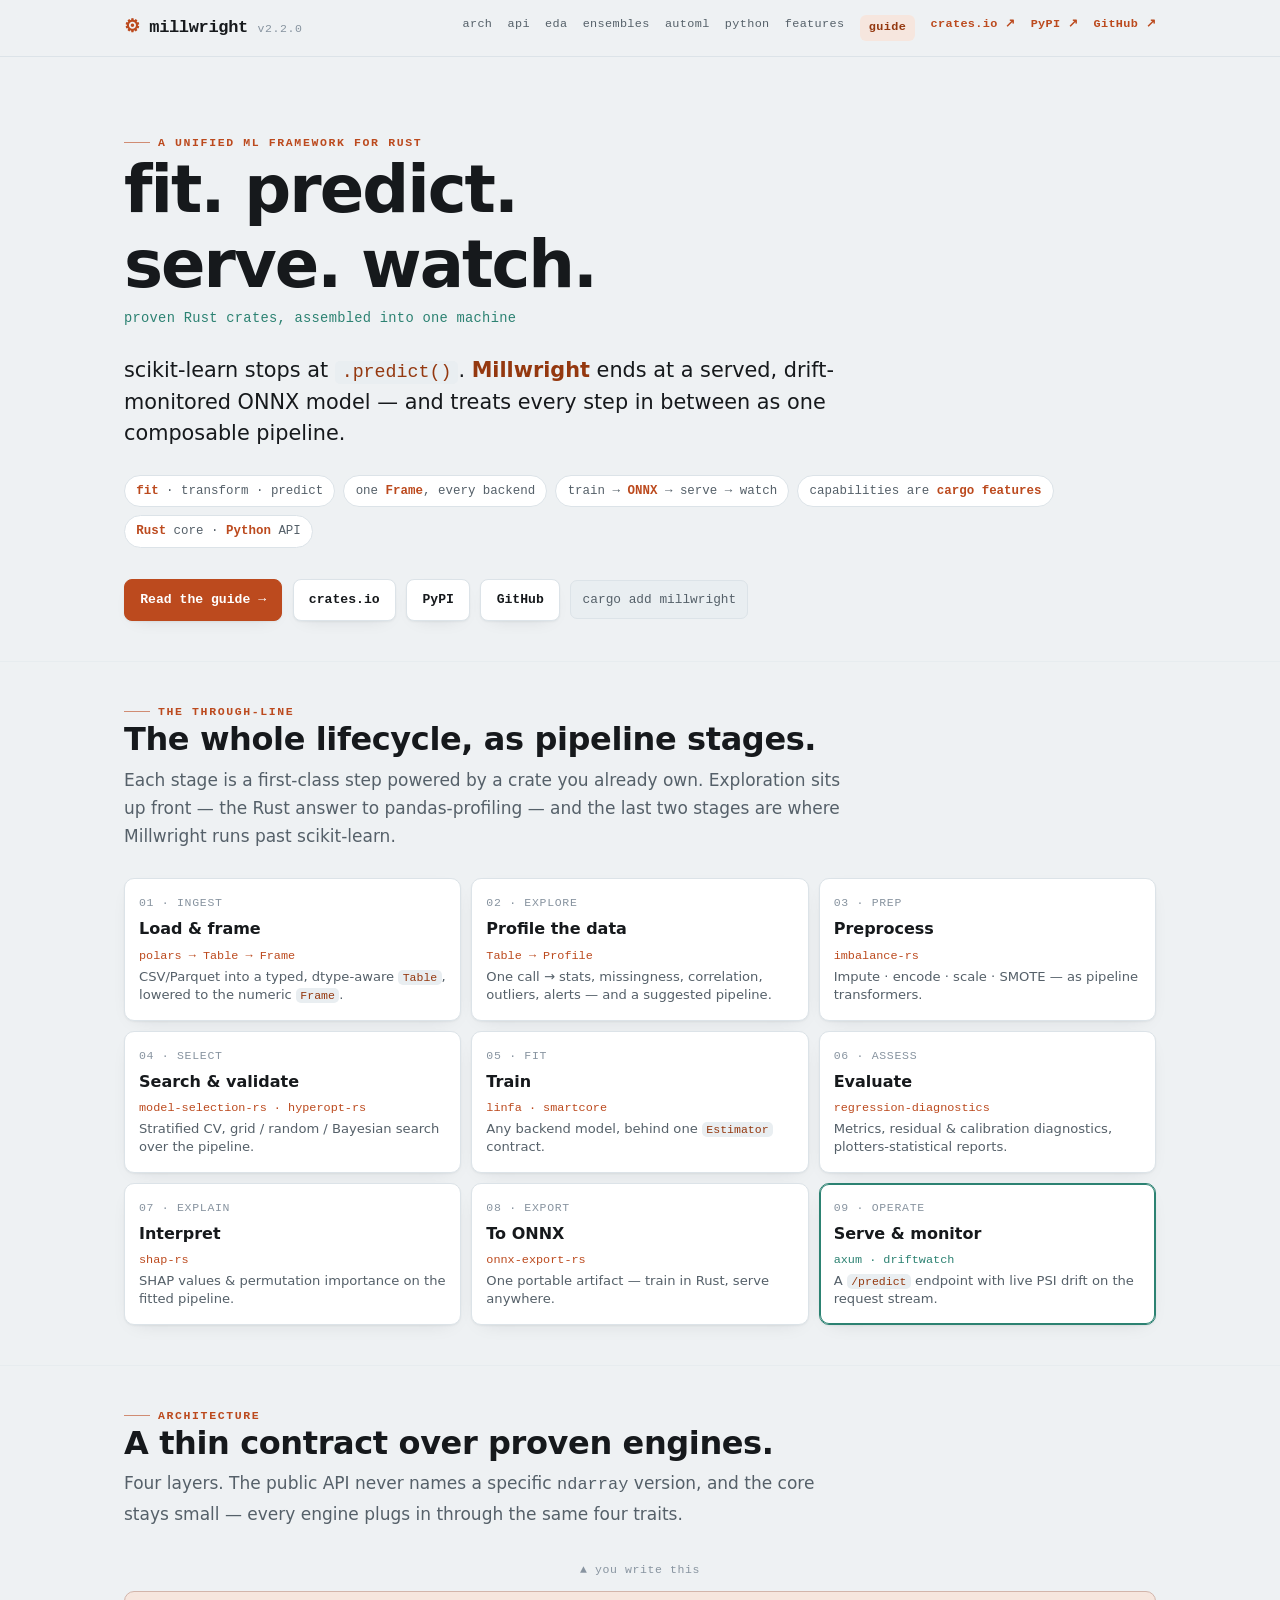
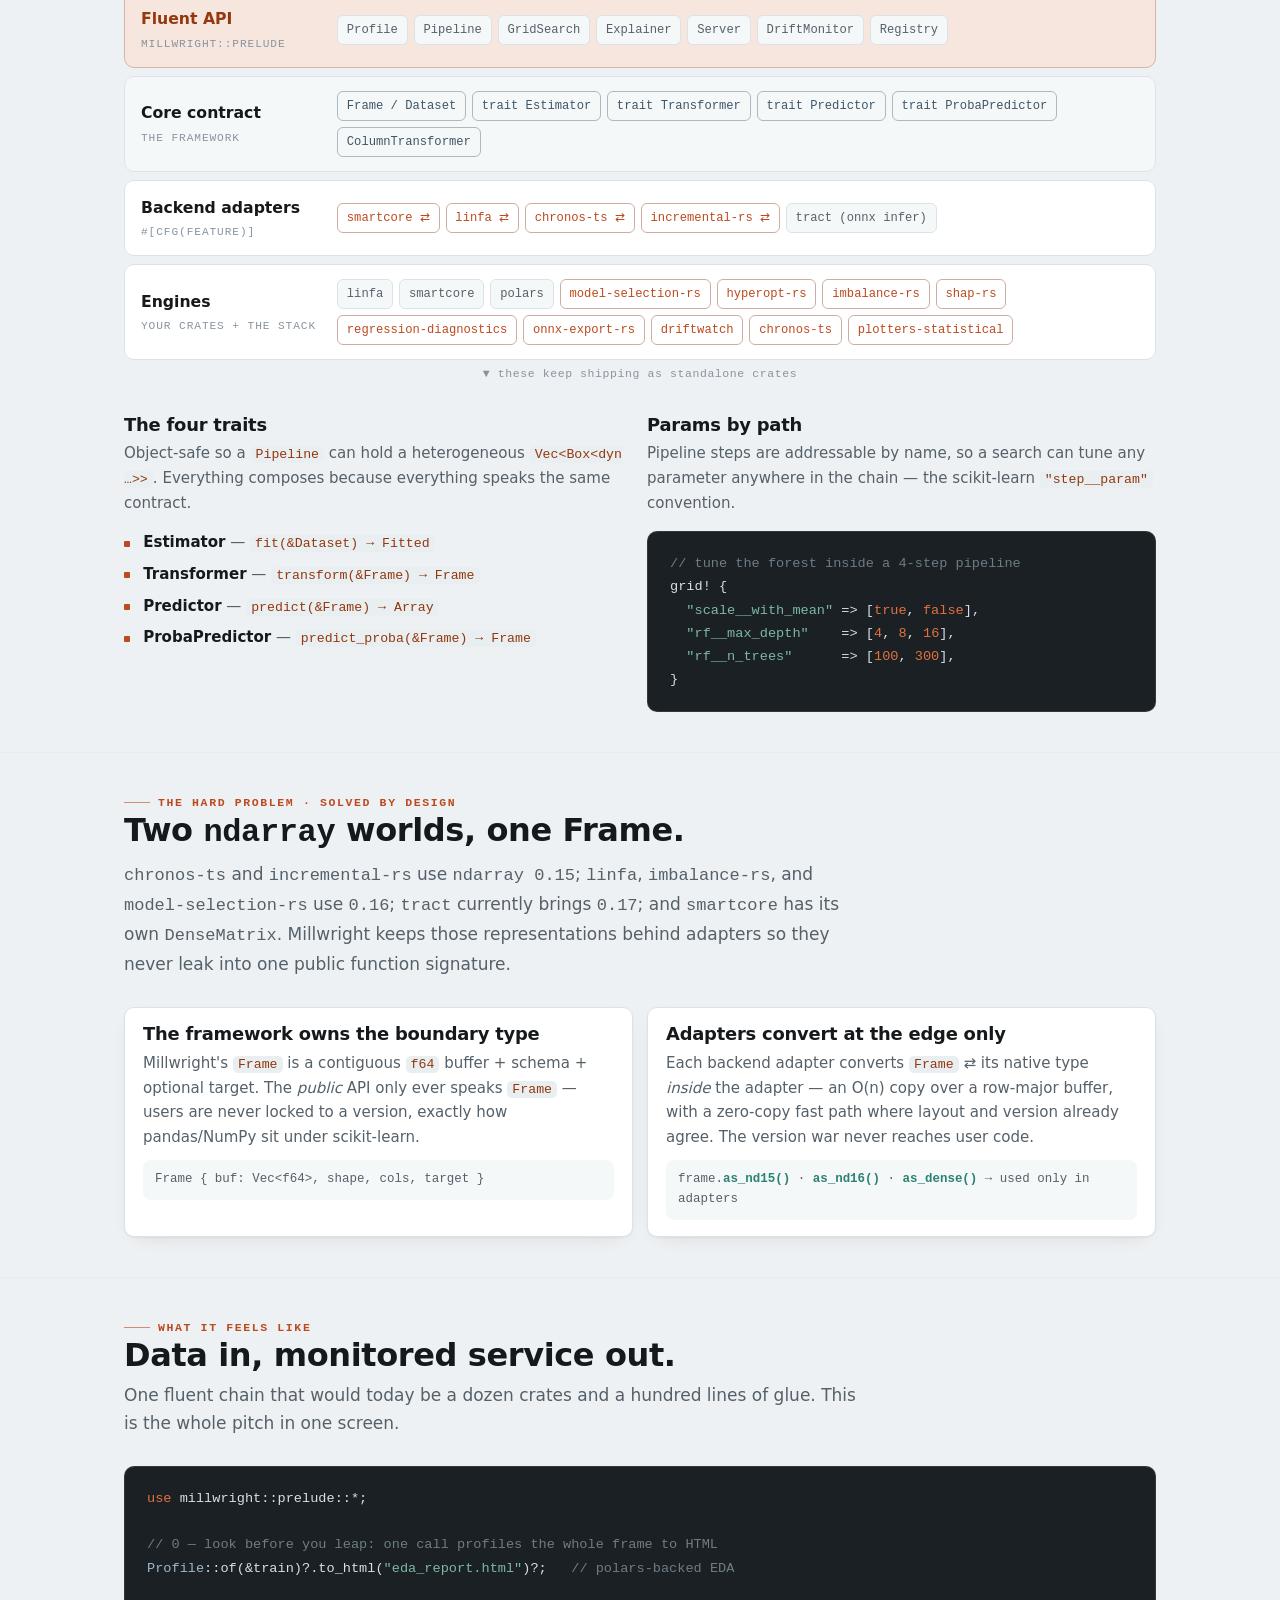
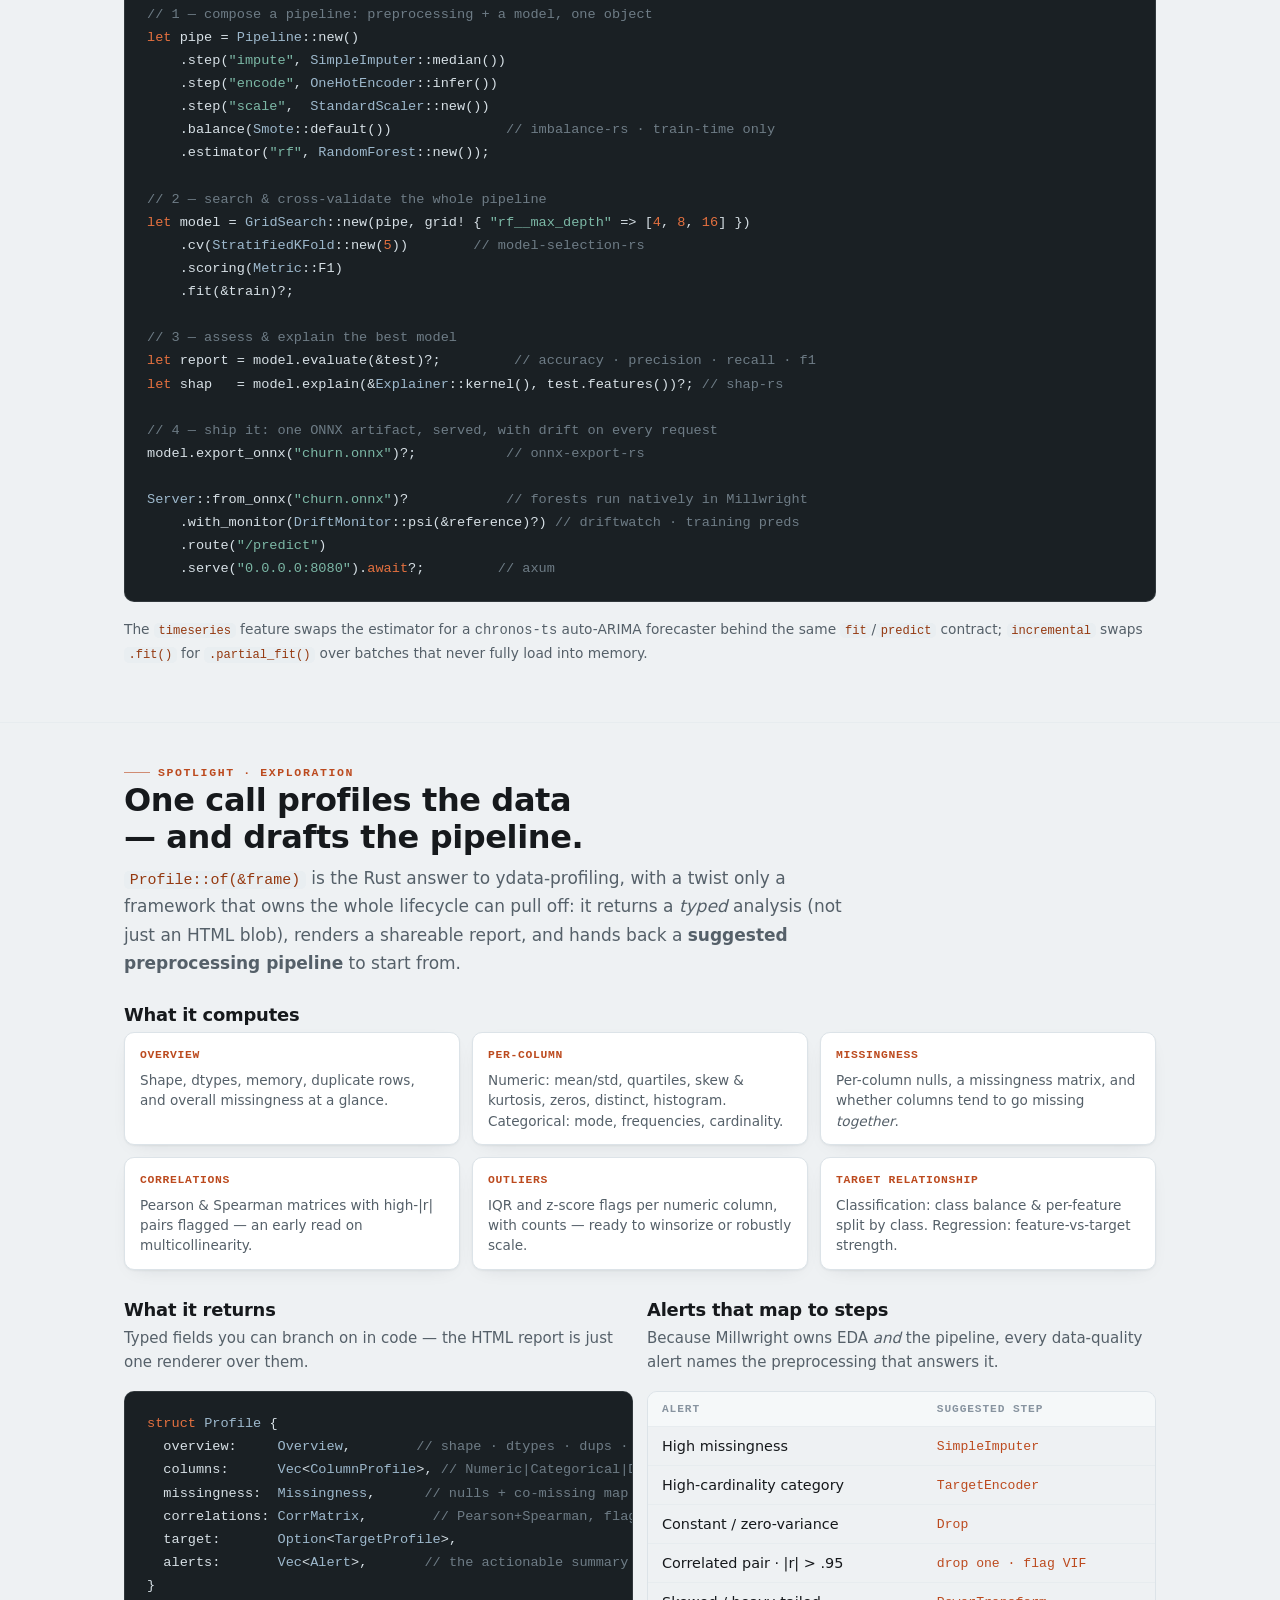
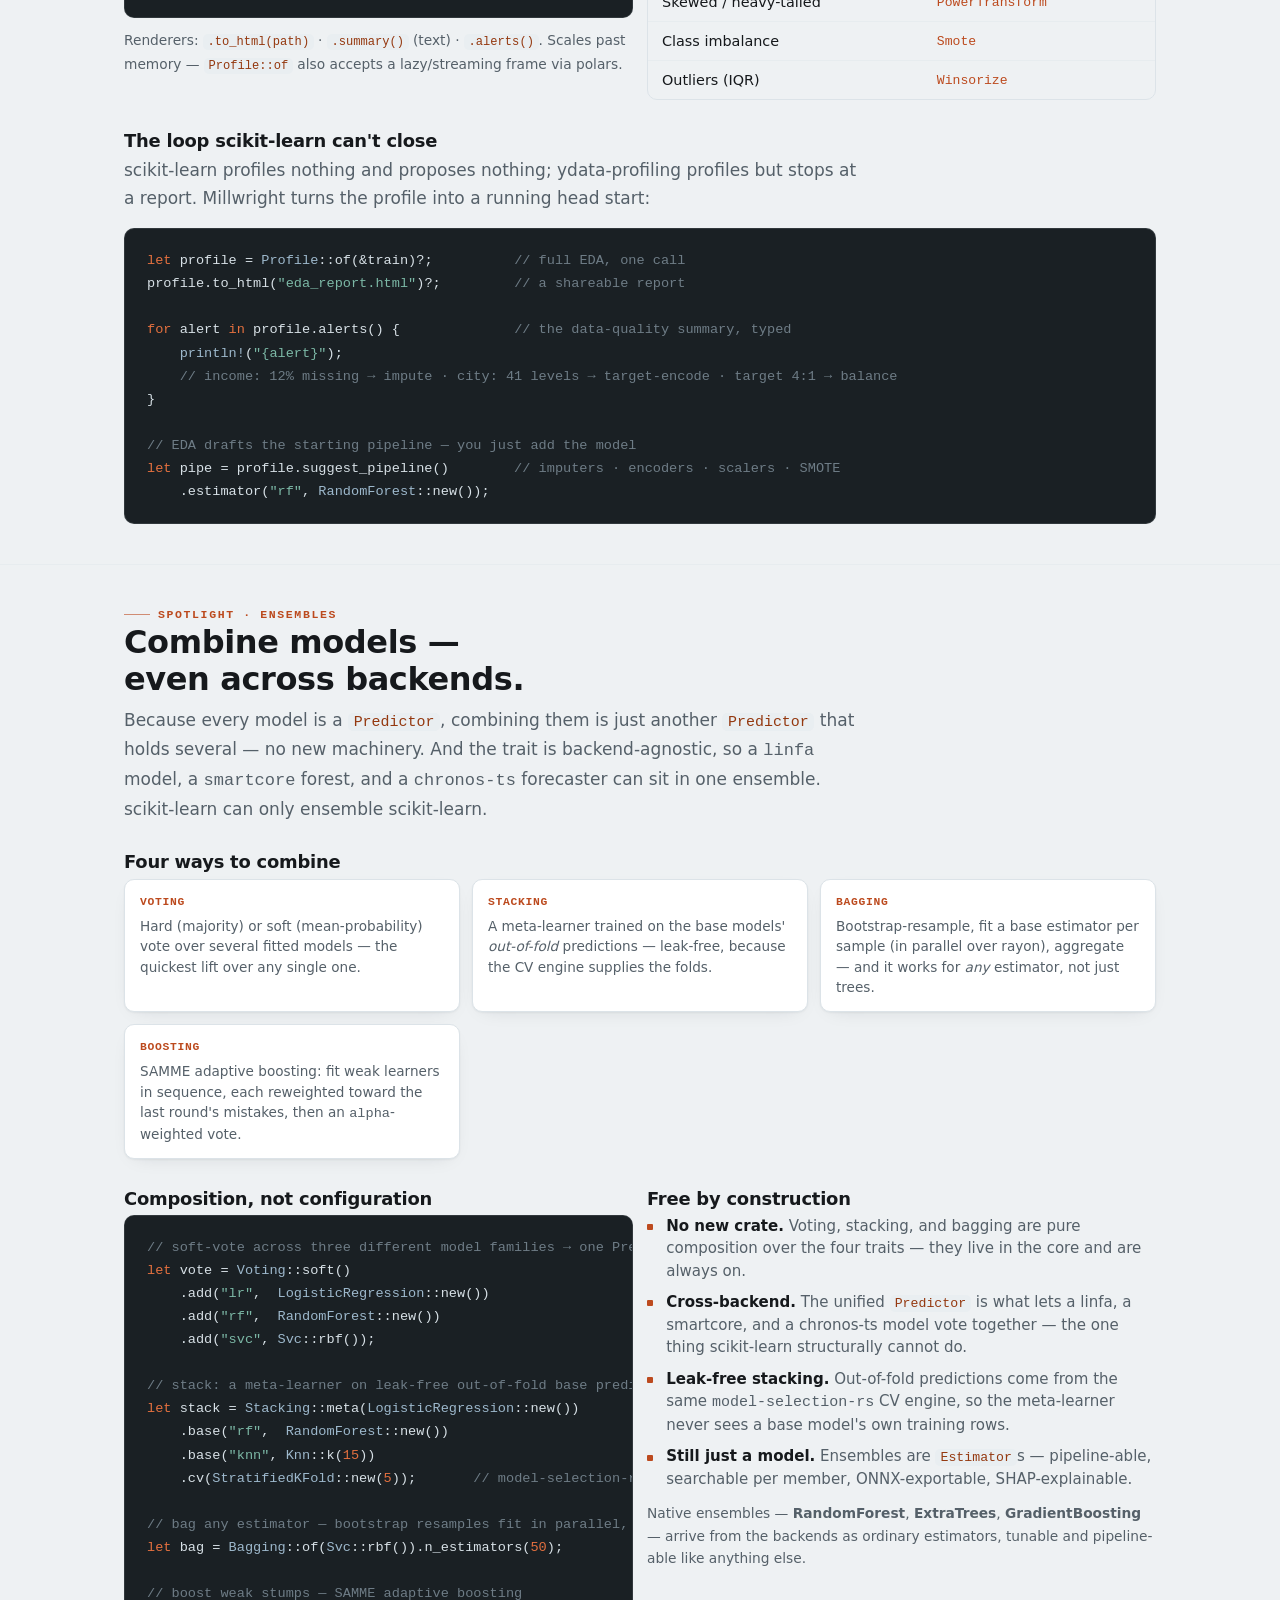
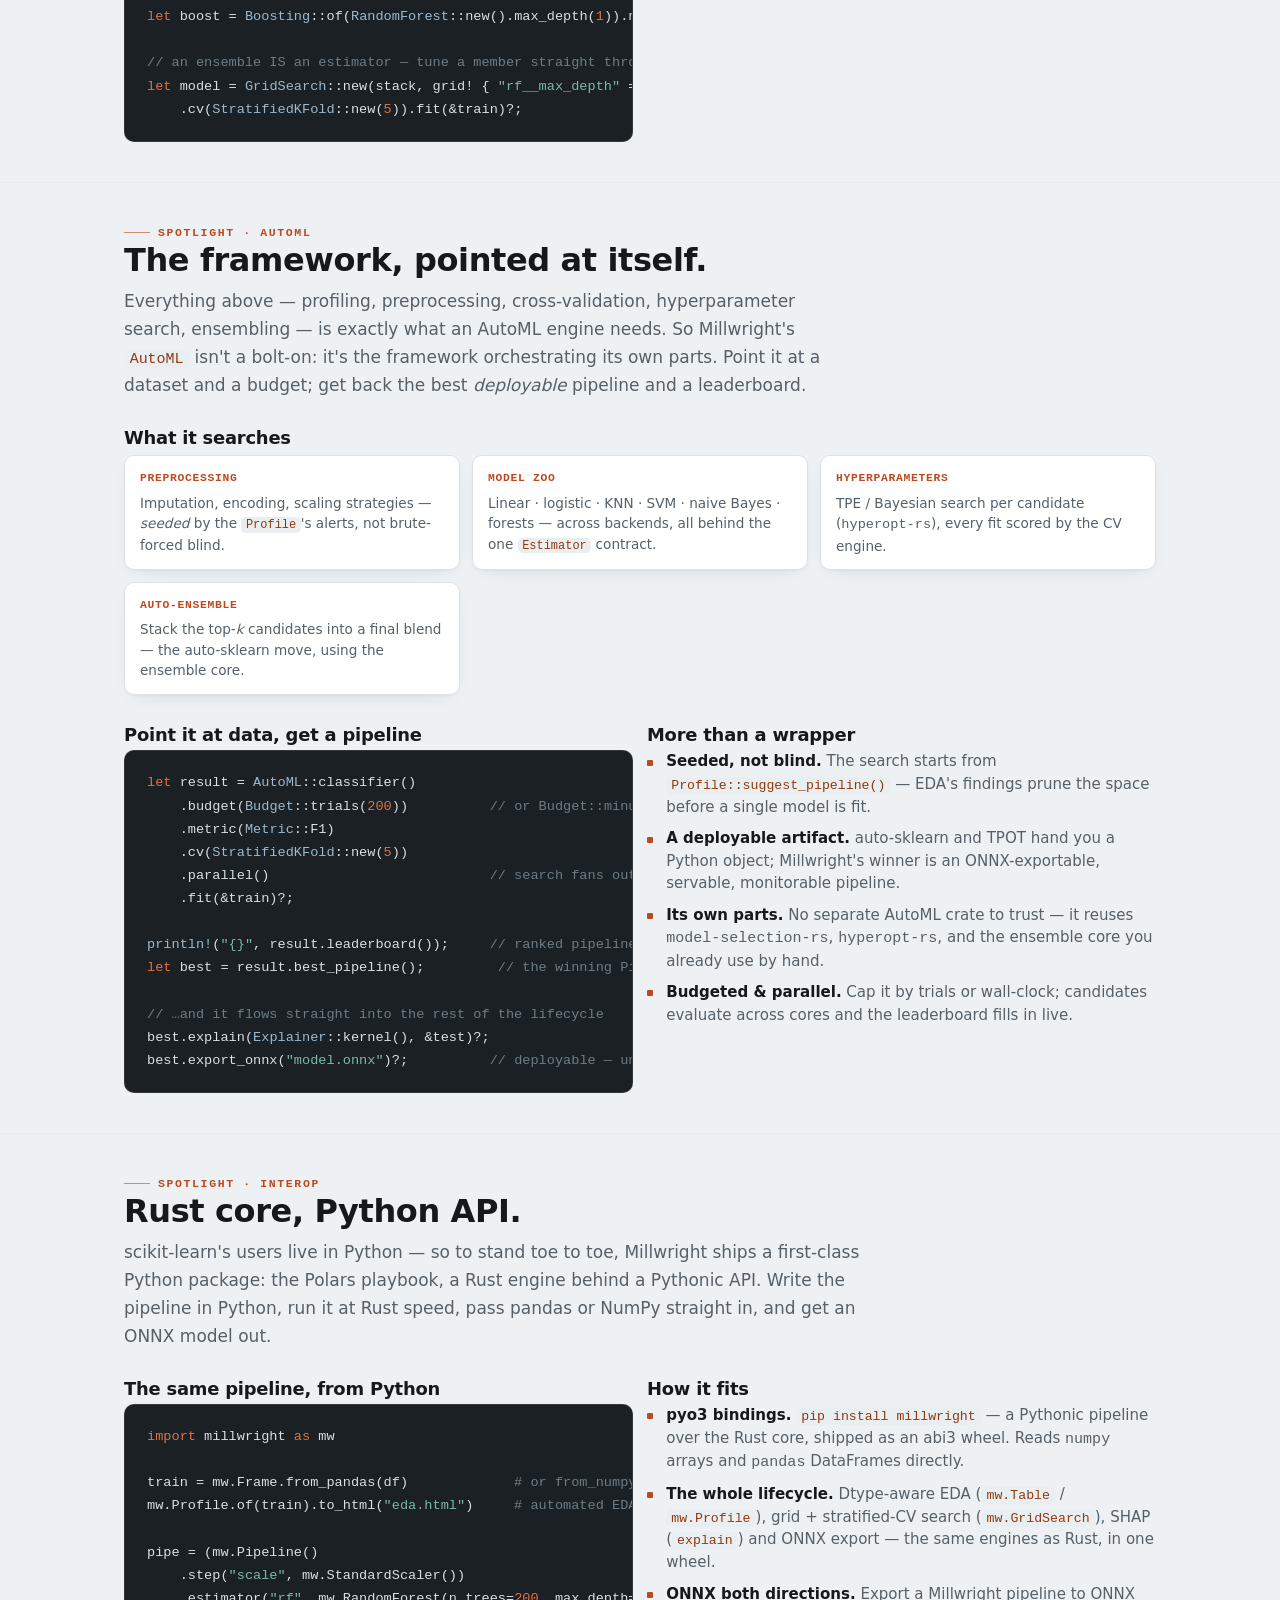
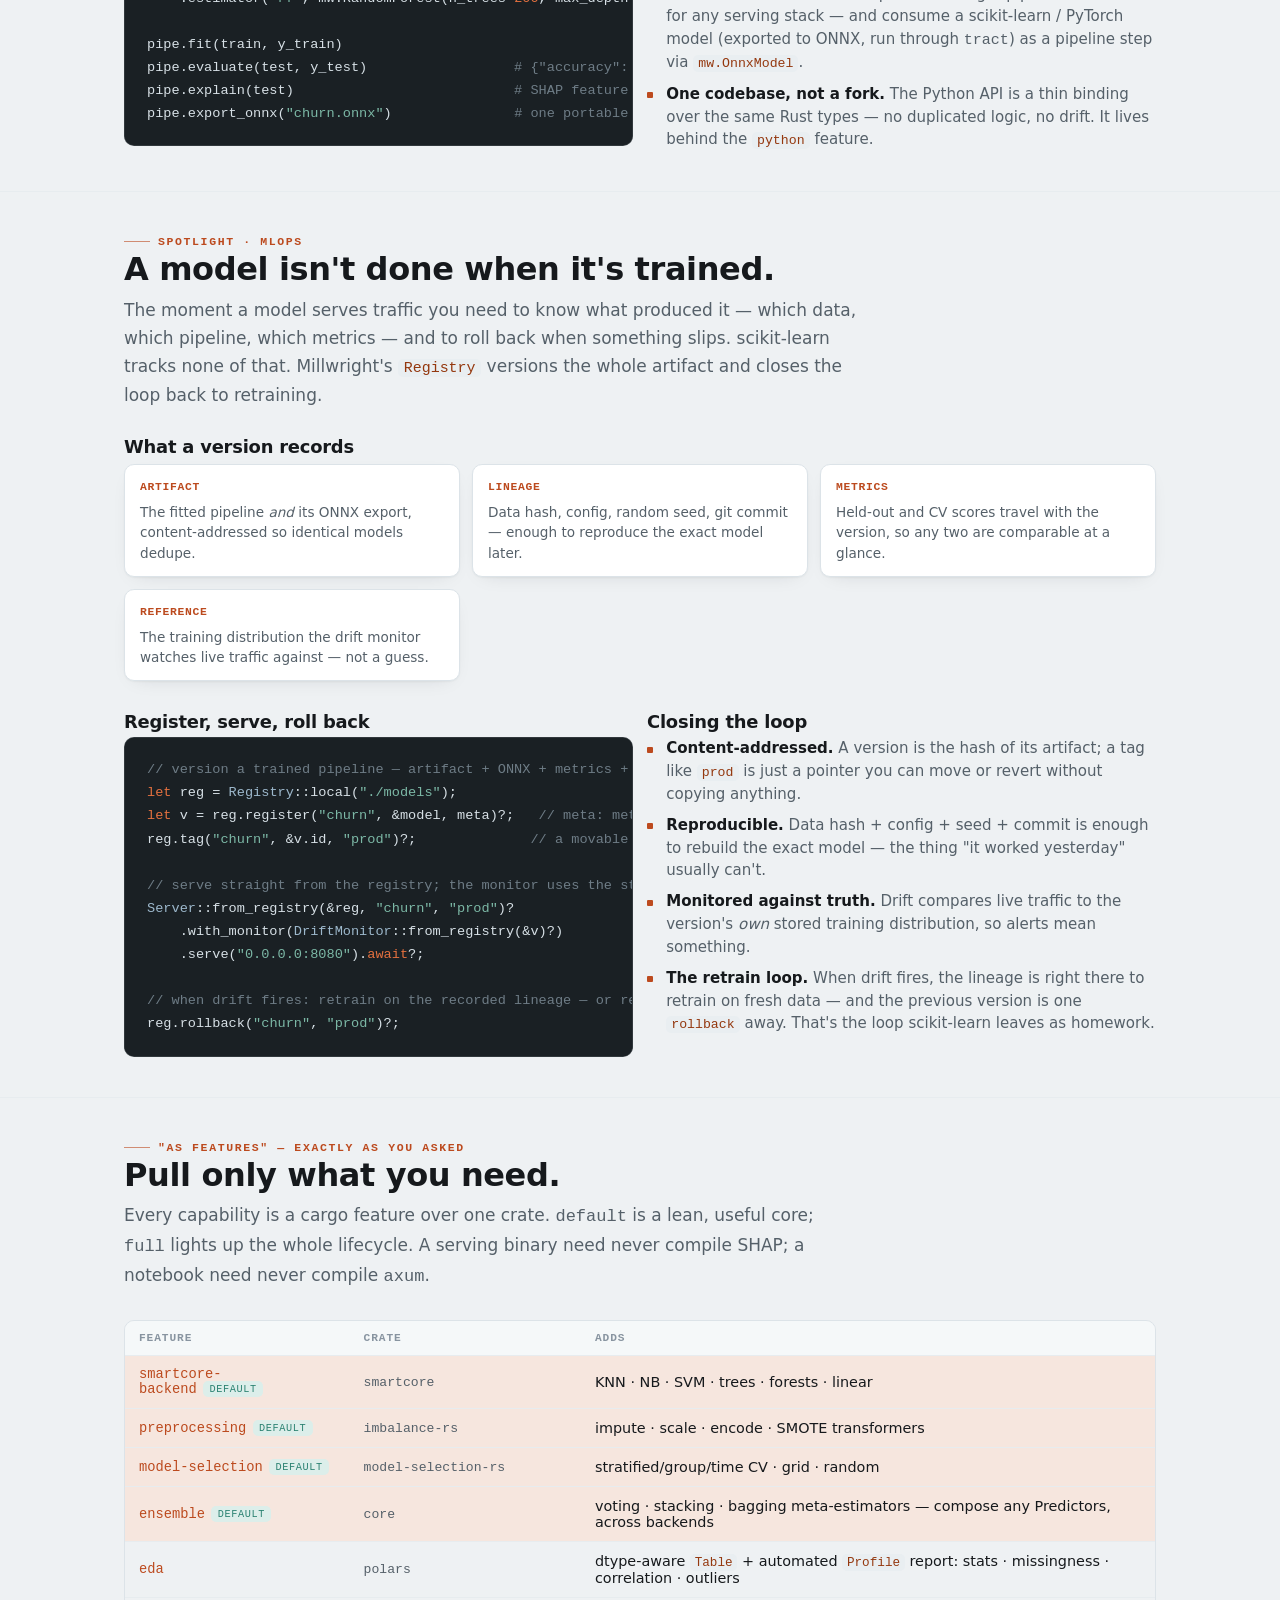
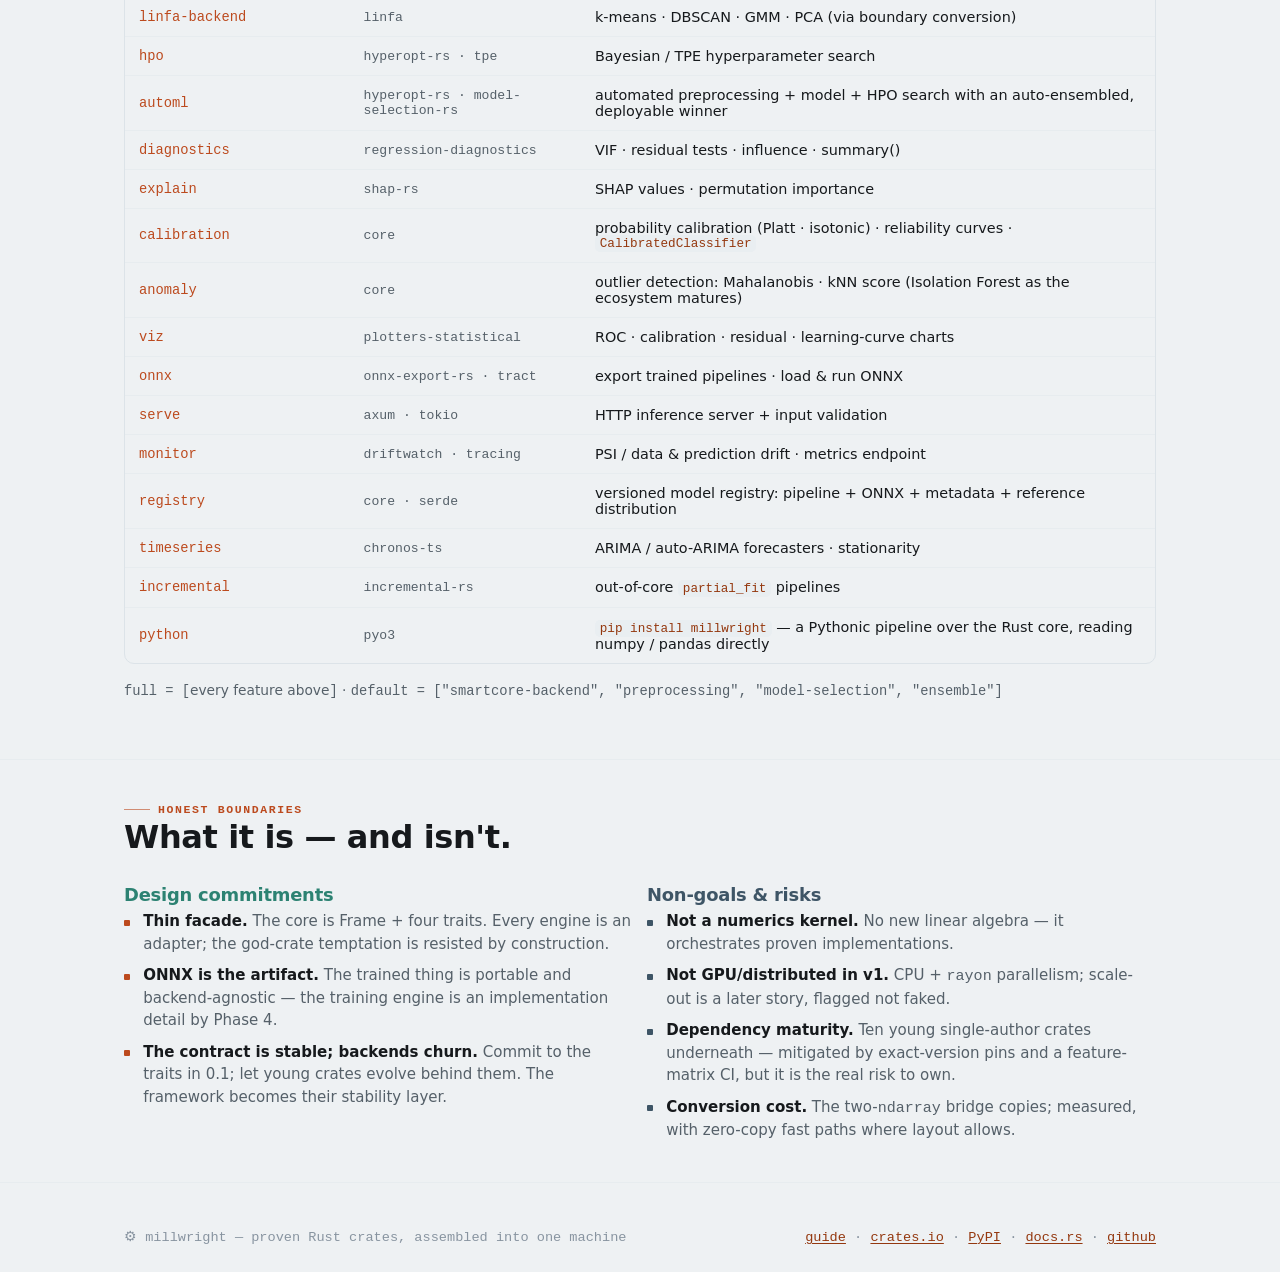
==== index.html @ a9e6b656 "Prepare 2.2 release checks and guide version" ====
<html><head><meta http-equiv="Content-Type" content="text/html; charset=UTF-8"><title>Millwright</title>
<meta name="viewport" content="width=device-width, initial-scale=1">
<style>
  :root{
    --bg:#EEF1F3; --surface:#FFFFFF; --surface-2:#F5F8F9; --surface-3:#E9EEF1;
    --ink:#16191C; --ink-soft:#556069; --ink-faint:#8894A0;
    --line:#DCE3E8; --line-soft:#E7ECEF;
    --oxide:#BC4A1E; --oxide-tint:#F6E6DE; --oxide-ink:#94380F;
    --patina:#2C8272; --patina-tint:#DCEEEA;
    --steel:#3E5566;
    --code-bg:#1A2024; --code-ink:#D7E0E6; --code-key:#E4703F; --code-str:#7CB8A6; --code-com:#6E7C86; --code-fn:#9DB8CC;
    --font-sans:system-ui,-apple-system,"Segoe UI",Roboto,Helvetica,Arial,sans-serif;
    --font-mono:ui-monospace,"JetBrains Mono","Cascadia Code","SF Mono",Menlo,Consolas,monospace;
    --measure:68ch;
    --radius:10px;
    --shadow:0 1px 2px rgba(20,30,40,.05),0 6px 20px -12px rgba(20,30,40,.18);
  }
  :root:not([data-theme="light"]){
    @media (prefers-color-scheme:dark){
      --bg:#13171A; --surface:#1A2024; --surface-2:#20272C; --surface-3:#161C20;
      --ink:#E7ECEF; --ink-soft:#9DA8B0; --ink-faint:#6C7882;
      --line:#2A333A; --line-soft:#232B31;
      --oxide:#E4703F; --oxide-tint:#2A1C15; --oxide-ink:#F0906A;
      --patina:#54B7A1; --patina-tint:#132723;
      --steel:#87A2B6;
      --code-bg:#10151A; --shadow:0 1px 2px rgba(0,0,0,.3),0 10px 30px -16px rgba(0,0,0,.6);
    }
  }
  :root[data-theme="dark"]{
    --bg:#13171A; --surface:#1A2024; --surface-2:#20272C; --surface-3:#161C20;
    --ink:#E7ECEF; --ink-soft:#9DA8B0; --ink-faint:#6C7882;
    --line:#2A333A; --line-soft:#232B31;
    --oxide:#E4703F; --oxide-tint:#2A1C15; --oxide-ink:#F0906A;
    --patina:#54B7A1; --patina-tint:#132723;
    --steel:#87A2B6;
    --code-bg:#10151A; --shadow:0 1px 2px rgba(0,0,0,.3),0 10px 30px -16px rgba(0,0,0,.6);
  }

  *{box-sizing:border-box}
  html{-webkit-text-size-adjust:100%}
  body{
    margin:0; background:var(--bg); color:var(--ink);
    font-family:var(--font-sans); font-size:17px; line-height:1.65;
    -webkit-font-smoothing:antialiased; text-rendering:optimizeLegibility;
  }
  .wrap{max-width:1080px; margin:0 auto; padding:0 24px}
  .col{max-width:var(--measure)}

  /* ---- type ---- */
  h1,h2,h3{line-height:1.15; text-wrap:balance; margin:0; letter-spacing:-.012em}
  h2{font-size:clamp(1.5rem,1.1rem + 1.5vw,2rem); font-weight:650; margin-bottom:.5rem}
  h3{font-size:1.12rem; font-weight:650; margin-bottom:.3rem}
  p{margin:0 0 1rem}
  a{color:var(--oxide-ink); text-underline-offset:2px; text-decoration-thickness:1px}
  strong{font-weight:650}
  .eyebrow{
    font-family:var(--font-mono); font-size:.72rem; font-weight:600;
    letter-spacing:.14em; text-transform:uppercase; color:var(--oxide);
    display:inline-flex; align-items:center; gap:.5rem;
  }
  .eyebrow::before{content:""; width:26px; height:1px; background:var(--oxide); opacity:.6}
  .mono{font-family:var(--font-mono)}
  .lede{font-size:1.16rem; color:var(--ink-soft); line-height:1.55}
  .muted{color:var(--ink-soft)}
  .tiny{font-size:.86rem; color:var(--ink-soft)}

  /* ---- header ---- */
  header.top{
    position:sticky; top:0; z-index:20; background:color-mix(in srgb,var(--bg) 86%,transparent);
    -webkit-backdrop-filter:saturate(1.4) blur(8px); backdrop-filter:saturate(1.4) blur(8px);
    border-bottom:1px solid var(--line);
  }
  .top .wrap{display:flex; align-items:center; justify-content:space-between; height:56px}
  .brand{display:flex; align-items:baseline; gap:.6rem; font-family:var(--font-mono); font-weight:700; letter-spacing:-.02em}
  .brand .mark{color:var(--oxide); font-size:1.15rem}
  .brand .ver{font-size:.72rem; color:var(--ink-faint); font-weight:500; letter-spacing:.05em}
  .top nav{display:flex; gap:.95rem; font-family:var(--font-mono); font-size:.74rem; letter-spacing:.03em}
  .top nav a{color:var(--ink-soft); text-decoration:none}
  .top nav a:hover{color:var(--oxide-ink)}
  .top nav a.repo{color:var(--oxide); font-weight:600}
  .top nav a.guidelink{background:var(--oxide-tint); color:var(--oxide-ink); padding:.22rem .58rem; border-radius:6px; font-weight:600}
  .top nav a.guidelink:hover{background:var(--oxide); color:#fff}
  @media(max-width:680px){.top nav{display:none}}

  /* ---- hero ---- */
  .hero{padding:76px 0 40px}
  .hero h1{font-size:clamp(2.5rem,1.6rem + 3.6vw,4.1rem); font-weight:700; letter-spacing:-.03em}
  .hero .sub{margin-top:.35rem; font-family:var(--font-mono); font-size:.86rem; letter-spacing:.02em; color:var(--patina)}
  .hero .lede{margin-top:1.5rem; max-width:60ch; font-size:1.3rem; color:var(--ink); line-height:1.5}
  .hero .lede b{color:var(--oxide-ink); font-weight:650}
  .pitch{display:flex; flex-wrap:wrap; gap:.5rem; margin-top:1.6rem}
  .pill{
    font-family:var(--font-mono); font-size:.78rem; padding:.32rem .7rem; border-radius:100px;
    border:1px solid var(--line); background:var(--surface); color:var(--ink-soft);
  }
  .pill b{color:var(--oxide); font-weight:600}
  .cta{display:flex; flex-wrap:wrap; align-items:center; gap:.65rem; margin-top:1.9rem}
  .btn{
    font-family:var(--font-mono); font-size:.82rem; font-weight:600; text-decoration:none;
    padding:.58rem .95rem; border-radius:8px; border:1px solid var(--line);
    background:var(--surface); color:var(--ink); box-shadow:var(--shadow);
  }
  .btn:hover{border-color:var(--oxide)}
  .btn.primary{background:var(--oxide); border-color:var(--oxide); color:#fff}
  .btn.primary:hover{background:var(--oxide-ink); border-color:var(--oxide-ink)}
  .cta code{font-family:var(--font-mono); font-size:.8rem; color:var(--ink-soft); background:var(--surface-3); padding:.5rem .7rem; border-radius:7px; border:1px solid var(--line)}

  section{padding:40px 0; border-top:1px solid var(--line-soft)}
  section > .wrap > .head{margin-bottom:1.8rem}
  .head .col{max-width:60ch}

  /* ---- lifecycle flow ---- */
  .flow{
    display:grid; grid-template-columns:repeat(3,1fr); gap:10px;
  }
  @media(max-width:900px){.flow{grid-template-columns:repeat(2,1fr)}}
  @media(max-width:520px){.flow{grid-template-columns:1fr}}
  .stage{
    position:relative; background:var(--surface); border:1px solid var(--line);
    border-radius:var(--radius); padding:14px 14px 15px; box-shadow:var(--shadow);
    display:flex; flex-direction:column; gap:.15rem; min-height:118px;
  }
  .stage .n{font-family:var(--font-mono); font-size:.72rem; color:var(--ink-faint); letter-spacing:.06em}
  .stage h4{margin:.1rem 0 .15rem; font-size:1rem; font-weight:650}
  .stage .by{font-family:var(--font-mono); font-size:.74rem; color:var(--oxide); line-height:1.5}
  .stage .note{font-size:.82rem; color:var(--ink-soft); line-height:1.4}
  .stage.live{border-color:var(--patina); box-shadow:0 0 0 1px var(--patina) inset, var(--shadow)}
  .stage.live .by{color:var(--patina)}
  .flow .arrowlbl{grid-column:1/-1; text-align:center; font-family:var(--font-mono); font-size:.74rem; color:var(--ink-faint); padding-top:.2rem}

  /* ---- architecture stack ---- */
  .stack{display:flex; flex-direction:column; gap:8px; margin-top:.5rem}
  .layer{
    border:1px solid var(--line); border-radius:var(--radius); padding:14px 16px;
    display:grid; grid-template-columns:180px 1fr; gap:16px; align-items:center; background:var(--surface);
  }
  @media(max-width:640px){.layer{grid-template-columns:1fr; gap:6px}}
  .layer .lname{font-weight:650; font-size:.98rem}
  .layer .lname .k{display:block; font-family:var(--font-mono); font-size:.7rem; color:var(--ink-faint); font-weight:500; letter-spacing:.08em; text-transform:uppercase; margin-top:.15rem}
  .layer .chips{display:flex; flex-wrap:wrap; gap:6px}
  .chip{font-family:var(--font-mono); font-size:.76rem; padding:.24rem .55rem; border-radius:6px; border:1px solid var(--line); background:var(--surface-2); color:var(--ink-soft)}
  .layer.l0{background:var(--oxide-tint); border-color:color-mix(in srgb,var(--oxide) 30%,var(--line))}
  .layer.l0 .lname{color:var(--oxide-ink)}
  .layer.l1{background:var(--surface-2)}
  .layer.l1 .chip{border-color:color-mix(in srgb,var(--steel) 30%,var(--line)); color:var(--steel)}
  .layer .chip.own{color:var(--oxide); border-color:color-mix(in srgb,var(--oxide) 35%,var(--line)); background:var(--surface)}
  .stacknote{text-align:center; font-family:var(--font-mono); font-size:.72rem; color:var(--ink-faint); letter-spacing:.05em; padding:4px 0}

  /* ---- code ---- */
  pre{
    background:var(--code-bg); color:var(--code-ink); border-radius:var(--radius);
    padding:20px 22px; overflow-x:auto; font-family:var(--font-mono); font-size:.85rem; line-height:1.7;
    border:1px solid color-mix(in srgb,var(--code-ink) 12%,transparent); margin:0;
  }
  pre .k{color:var(--code-key)} pre .s{color:var(--code-str)} pre .c{color:var(--code-com)} pre .f{color:var(--code-fn)} pre .d{color:var(--ink-faint)}
  code.inl{font-family:var(--font-mono); font-size:.88em; background:var(--surface-3); padding:.08em .38em; border-radius:5px; color:var(--oxide-ink)}

  /* ---- the ndarray problem ---- */
  .split{display:grid; grid-template-columns:1fr 1fr; gap:14px; margin-top:1rem}
  @media(max-width:720px){.split{grid-template-columns:1fr}}
  .card{background:var(--surface); border:1px solid var(--line); border-radius:var(--radius); padding:16px 18px; box-shadow:var(--shadow)}
  .card h3{margin-bottom:.4rem}
  .card .conv{font-family:var(--font-mono); font-size:.78rem; color:var(--ink-soft); background:var(--surface-2); border-radius:8px; padding:10px 12px; margin-top:.6rem; line-height:1.6}
  .card .conv b{color:var(--patina)}

  /* ---- eda spotlight ---- */
  .edagrid{display:grid; grid-template-columns:repeat(3,1fr); gap:12px; margin:.4rem 0 1.9rem}
  @media(max-width:760px){.edagrid{grid-template-columns:1fr}}
  .acard{background:var(--surface); border:1px solid var(--line); border-radius:var(--radius); padding:13px 15px; box-shadow:var(--shadow)}
  .acard .lab{font-family:var(--font-mono); font-size:.71rem; letter-spacing:.06em; text-transform:uppercase; color:var(--oxide); font-weight:600}
  .acard p{margin:.3rem 0 0; font-size:.85rem; color:var(--ink-soft); line-height:1.5}
  td .step{font-family:var(--font-mono); font-size:.82rem; color:var(--oxide)}

  /* ---- feature table ---- */
  .tablewrap{overflow-x:auto; border:1px solid var(--line); border-radius:var(--radius)}
  table{border-collapse:collapse; width:100%; font-size:.9rem; min-width:560px}
  th,td{text-align:left; padding:11px 14px; border-bottom:1px solid var(--line-soft)}
  thead th{font-family:var(--font-mono); font-size:.7rem; text-transform:uppercase; letter-spacing:.08em; color:var(--ink-faint); font-weight:600; background:var(--surface-2)}
  tbody tr:last-child td{border-bottom:0}
  td .feat{font-family:var(--font-mono); color:var(--oxide); font-size:.86rem}
  td .cr{font-family:var(--font-mono); font-size:.82rem; color:var(--ink-soft)}
  tr.core td{background:var(--oxide-tint)}
  .badge{font-family:var(--font-mono); font-size:.64rem; letter-spacing:.06em; text-transform:uppercase; padding:.12rem .4rem; border-radius:5px; background:var(--patina-tint); color:var(--patina); margin-left:.4rem; vertical-align:middle}

  /* ---- roadmap ---- */
  .road{display:flex; flex-direction:column; gap:0; margin-top:.5rem; border-left:2px solid var(--line); margin-left:8px}
  .phase{position:relative; padding:0 0 22px 26px}
  .phase::before{content:""; position:absolute; left:-7px; top:5px; width:12px; height:12px; border-radius:50%; background:var(--surface); border:2px solid var(--oxide)}
  .phase.done::before{background:var(--oxide)}
  .phase .pn{font-family:var(--font-mono); font-size:.72rem; letter-spacing:.08em; color:var(--oxide); font-weight:600}
  .phase h4{margin:.1rem 0 .2rem; font-size:1.02rem; font-weight:650}
  .phase p{margin:0; font-size:.9rem; color:var(--ink-soft); max-width:64ch}
  .phase .ships{font-family:var(--font-mono); font-size:.76rem; color:var(--patina); margin-top:.25rem}

  /* ---- two-up lists ---- */
  .grid2{display:grid; grid-template-columns:1fr 1fr; gap:14px}
  .grid2>div{min-width:0}          /* let columns shrink so wide tables/pre scroll instead of overflowing */
  .grid2 table{min-width:0}        /* the small in-column tables size to content, no forced 560px */
  @media(max-width:720px){.grid2{grid-template-columns:1fr}}
  ul.clean{list-style:none; margin:.2rem 0 0; padding:0; display:flex; flex-direction:column; gap:.55rem}
  ul.clean li{position:relative; padding-left:1.2rem; font-size:.94rem; color:var(--ink-soft); line-height:1.5}
  ul.clean li::before{content:""; position:absolute; left:0; top:.62em; width:6px; height:6px; border-radius:1px; background:var(--oxide)}
  ul.clean li b{color:var(--ink); font-weight:600}
  ul.clean.warn li::before{background:var(--steel)}

  .names{display:flex; flex-wrap:wrap; gap:8px; margin-top:.4rem}
  .name{font-family:var(--font-mono); font-size:.82rem; padding:.3rem .65rem; border-radius:7px; border:1px dashed var(--line); color:var(--ink-soft)}
  .name.pick{border-style:solid; border-color:var(--oxide); color:var(--oxide); background:var(--oxide-tint)}

  footer{padding:44px 0 60px; border-top:1px solid var(--line-soft); color:var(--ink-faint); font-size:.85rem}
  footer .wrap{display:flex; justify-content:space-between; flex-wrap:wrap; gap:1rem}
  footer .mono{font-family:var(--font-mono)}
  ::selection{background:var(--oxide); color:#fff}
  :focus-visible{outline:2px solid var(--oxide); outline-offset:2px; border-radius:3px}
</style>

</head><body><header class="top">
  <div class="wrap">
    <div class="brand"><span class="mark">⚙</span>millwright<span class="ver">v2.2.0</span></div>
    <nav>
      <a href="#arch">arch</a>
      <a href="#api">api</a>
      <a href="#eda">eda</a>
      <a href="#ensembles">ensembles</a>
      <a href="#automl">automl</a>
      <a href="#python">python</a>
      <a href="#features">features</a>
      <a href="docs/index.html" class="guidelink">guide</a>
      <a href="https://crates.io/crates/millwright" class="repo">crates.io ↗</a>
      <a href="https://pypi.org/project/millwright/" class="repo">PyPI ↗</a>
      <a href="https://github.com/mi7plus/millwright" class="repo">GitHub ↗</a>
    </nav>
  </div>
</header>

<main>
  <div class="wrap">
    <div class="hero">
      <div class="eyebrow">A unified ML framework for Rust</div>
      <h1>fit. predict.<br>serve. watch.</h1>
      <div class="sub">proven Rust crates, assembled into one machine</div>
      <p class="lede">scikit-learn stops at <code class="inl">.predict()</code>. <b>Millwright</b> ends at a served, drift-monitored ONNX model — and treats every step in between as one composable pipeline.</p>
      <div class="pitch">
        <span class="pill"><b>fit</b> · transform · predict</span>
        <span class="pill">one <b>Frame</b>, every backend</span>
        <span class="pill">train → <b>ONNX</b> → serve → watch</span>
        <span class="pill">capabilities are <b>cargo features</b></span>
        <span class="pill"><b>Rust</b> core · <b>Python</b> API</span>
      </div>
      <div class="cta">
        <a class="btn primary" href="docs/index.html">Read the guide →</a>
        <a class="btn" href="https://crates.io/crates/millwright">crates.io</a>
        <a class="btn" href="https://pypi.org/project/millwright/">PyPI</a>
        <a class="btn" href="https://github.com/mi7plus/millwright">GitHub</a>
        <code>cargo add millwright</code>
      </div>
    </div>
  </div>

  <!-- ===================== LIFECYCLE ===================== -->
  <section id="lifecycle">
    <div class="wrap">
      <div class="head col">
        <div class="eyebrow">The through-line</div>
        <h2>The whole lifecycle, as pipeline stages.</h2>
        <p class="muted">Each stage is a first-class step powered by a crate you already own. Exploration sits up front — the Rust answer to pandas-profiling — and the last two stages are where Millwright runs past scikit-learn.</p>
      </div>
      <div class="flow">
        <div class="stage"><span class="n">01 · INGEST</span><h4>Load &amp; frame</h4><div class="by">polars → Table → Frame</div><div class="note">CSV/Parquet into a typed, dtype-aware <code class="inl">Table</code>, lowered to the numeric <code class="inl">Frame</code>.</div></div>
        <div class="stage"><span class="n">02 · EXPLORE</span><h4>Profile the data</h4><div class="by">Table → Profile</div><div class="note">One call → stats, missingness, correlation, outliers, alerts — and a suggested pipeline.</div></div>
        <div class="stage"><span class="n">03 · PREP</span><h4>Preprocess</h4><div class="by">imbalance-rs</div><div class="note">Impute · encode · scale · SMOTE — as pipeline transformers.</div></div>
        <div class="stage"><span class="n">04 · SELECT</span><h4>Search &amp; validate</h4><div class="by">model-selection-rs · hyperopt-rs</div><div class="note">Stratified CV, grid / random / Bayesian search over the pipeline.</div></div>
        <div class="stage"><span class="n">05 · FIT</span><h4>Train</h4><div class="by">linfa · smartcore</div><div class="note">Any backend model, behind one <code class="inl">Estimator</code> contract.</div></div>
        <div class="stage"><span class="n">06 · ASSESS</span><h4>Evaluate</h4><div class="by">regression-diagnostics</div><div class="note">Metrics, residual &amp; calibration diagnostics, plotters-statistical reports.</div></div>
        <div class="stage"><span class="n">07 · EXPLAIN</span><h4>Interpret</h4><div class="by">shap-rs</div><div class="note">SHAP values &amp; permutation importance on the fitted pipeline.</div></div>
        <div class="stage"><span class="n">08 · EXPORT</span><h4>To ONNX</h4><div class="by">onnx-export-rs</div><div class="note">One portable artifact — train in Rust, serve anywhere.</div></div>
        <div class="stage live"><span class="n">09 · OPERATE</span><h4>Serve &amp; monitor</h4><div class="by">axum · driftwatch</div><div class="note">A <code class="inl">/predict</code> endpoint with live PSI drift on the request stream.</div></div>
      </div>
    </div>
  </section>

  <!-- ===================== ARCHITECTURE ===================== -->
  <section id="arch">
    <div class="wrap">
      <div class="head col">
        <div class="eyebrow">Architecture</div>
        <h2>A thin contract over proven engines.</h2>
        <p class="muted">Four layers. The public API never names a specific <span class="mono">ndarray</span> version, and the core stays small — every engine plugs in through the same four traits.</p>
      </div>

      <div class="stacknote">▲ you write this</div>
      <div class="stack">
        <div class="layer l0">
          <div class="lname">Fluent API<span class="k">millwright::prelude</span></div>
          <div class="chips">
            <span class="chip">Profile</span><span class="chip">Pipeline</span><span class="chip">GridSearch</span><span class="chip">Explainer</span><span class="chip">Server</span><span class="chip">DriftMonitor</span><span class="chip">Registry</span>
          </div>
        </div>
        <div class="layer l1">
          <div class="lname">Core contract<span class="k">the framework</span></div>
          <div class="chips">
            <span class="chip">Frame / Dataset</span><span class="chip">trait Estimator</span><span class="chip">trait Transformer</span><span class="chip">trait Predictor</span><span class="chip">trait ProbaPredictor</span><span class="chip">ColumnTransformer</span>
          </div>
        </div>
        <div class="layer">
          <div class="lname">Backend adapters<span class="k">#[cfg(feature)]</span></div>
          <div class="chips">
            <span class="chip own">smartcore ⇄</span><span class="chip own">linfa ⇄</span><span class="chip own">chronos-ts ⇄</span><span class="chip own">incremental-rs ⇄</span><span class="chip">tract (onnx infer)</span>
          </div>
        </div>
        <div class="layer">
          <div class="lname">Engines<span class="k">your crates + the stack</span></div>
          <div class="chips">
            <span class="chip">linfa</span><span class="chip">smartcore</span><span class="chip">polars</span><span class="chip own">model-selection-rs</span><span class="chip own">hyperopt-rs</span><span class="chip own">imbalance-rs</span><span class="chip own">shap-rs</span><span class="chip own">regression-diagnostics</span><span class="chip own">onnx-export-rs</span><span class="chip own">driftwatch</span><span class="chip own">chronos-ts</span><span class="chip own">plotters-statistical</span>
          </div>
        </div>
      </div>
      <div class="stacknote">▼ these keep shipping as standalone crates</div>

      <div class="grid2" style="margin-top:1.8rem">
        <div>
          <h3>The four traits</h3>
          <p class="muted" style="font-size:.94rem">Object-safe so a <code class="inl">Pipeline</code> can hold a heterogeneous <code class="inl">Vec&lt;Box&lt;dyn …&gt;&gt;</code>. Everything composes because everything speaks the same contract.</p>
          <ul class="clean">
            <li><b>Estimator</b> — <code class="inl">fit(&amp;Dataset) → Fitted</code></li>
            <li><b>Transformer</b> — <code class="inl">transform(&amp;Frame) → Frame</code></li>
            <li><b>Predictor</b> — <code class="inl">predict(&amp;Frame) → Array</code></li>
            <li><b>ProbaPredictor</b> — <code class="inl">predict_proba(&amp;Frame) → Frame</code></li>
          </ul>
        </div>
        <div>
          <h3>Params by path</h3>
          <p class="muted" style="font-size:.94rem">Pipeline steps are addressable by name, so a search can tune any parameter anywhere in the chain — the scikit-learn <code class="inl">"step__param"</code> convention.</p>
          <pre><span class="c">// tune the forest inside a 4-step pipeline</span>
grid! {
  <span class="s">"scale__with_mean"</span> =&gt; [<span class="k">true</span>, <span class="k">false</span>],
  <span class="s">"rf__max_depth"</span>    =&gt; [<span class="k">4</span>, <span class="k">8</span>, <span class="k">16</span>],
  <span class="s">"rf__n_trees"</span>      =&gt; [<span class="k">100</span>, <span class="k">300</span>],
}</pre>
        </div>
      </div>
    </div>
  </section>

  <!-- ===================== THE HARD PROBLEM ===================== -->
  <section id="ndarray">
    <div class="wrap">
      <div class="head col">
        <div class="eyebrow">The hard problem · solved by design</div>
        <h2>Two <span class="mono">ndarray</span> worlds, one Frame.</h2>
        <p class="muted"><span class="mono">chronos-ts</span> and <span class="mono">incremental-rs</span> use <span class="mono">ndarray 0.15</span>; <span class="mono">linfa</span>, <span class="mono">imbalance-rs</span>, and <span class="mono">model-selection-rs</span> use <span class="mono">0.16</span>; <span class="mono">tract</span> currently brings <span class="mono">0.17</span>; and <span class="mono">smartcore</span> has its own <span class="mono">DenseMatrix</span>. Millwright keeps those representations behind adapters so they never leak into one public function signature.</p>
      </div>
      <div class="split">
        <div class="card">
          <h3>The framework owns the boundary type</h3>
          <p class="muted" style="font-size:.94rem; margin-bottom:0">Millwright's <code class="inl">Frame</code> is a contiguous <code class="inl">f64</code> buffer + schema + optional target. The <em>public</em> API only ever speaks <code class="inl">Frame</code> — users are never locked to a version, exactly how pandas/NumPy sit under scikit-learn.</p>
          <div class="conv">Frame { buf: Vec&lt;f64&gt;, shape, cols, target }</div>
        </div>
        <div class="card">
          <h3>Adapters convert at the edge only</h3>
          <p class="muted" style="font-size:.94rem; margin-bottom:0">Each backend adapter converts <code class="inl">Frame</code> ⇄ its native type <em>inside</em> the adapter — an O(n) copy over a row-major buffer, with a zero-copy fast path where layout and version already agree. The version war never reaches user code.</p>
          <div class="conv">frame.<b>as_nd15()</b> · <b>as_nd16()</b> · <b>as_dense()</b>&nbsp;→ used only in adapters</div>
        </div>
      </div>
    </div>
  </section>

  <!-- ===================== API ===================== -->
  <section id="api">
    <div class="wrap">
      <div class="head col">
        <div class="eyebrow">What it feels like</div>
        <h2>Data in, monitored service out.</h2>
        <p class="muted">One fluent chain that would today be a dozen crates and a hundred lines of glue. This is the whole pitch in one screen.</p>
      </div>
      <pre><span class="k">use</span> millwright::prelude::*;

<span class="c">// 0 — look before you leap: one call profiles the whole frame to HTML</span>
<span class="f">Profile</span>::of(&amp;train)?.to_html(<span class="s">"eda_report.html"</span>)?;   <span class="c">// polars-backed EDA</span>

<span class="c">// 1 — compose a pipeline: preprocessing + a model, one object</span>
<span class="k">let</span> pipe = <span class="f">Pipeline</span>::new()
    .step(<span class="s">"impute"</span>, <span class="f">SimpleImputer</span>::median())
    .step(<span class="s">"encode"</span>, <span class="f">OneHotEncoder</span>::infer())
    .step(<span class="s">"scale"</span>,  <span class="f">StandardScaler</span>::new())
    .balance(<span class="f">Smote</span>::default())              <span class="c">// imbalance-rs · train-time only</span>
    .estimator(<span class="s">"rf"</span>, <span class="f">RandomForest</span>::new());

<span class="c">// 2 — search &amp; cross-validate the whole pipeline</span>
<span class="k">let</span> model = <span class="f">GridSearch</span>::new(pipe, grid! { <span class="s">"rf__max_depth"</span> =&gt; [<span class="k">4</span>, <span class="k">8</span>, <span class="k">16</span>] })
    .cv(<span class="f">StratifiedKFold</span>::new(<span class="k">5</span>))        <span class="c">// model-selection-rs</span>
    .scoring(<span class="f">Metric</span>::F1)
    .fit(&amp;train)?;

<span class="c">// 3 — assess &amp; explain the best model</span>
<span class="k">let</span> report = model.evaluate(&amp;test)?;         <span class="c">// accuracy · precision · recall · f1</span>
<span class="k">let</span> shap   = model.explain(&amp;<span class="f">Explainer</span>::kernel(), test.features())?; <span class="c">// shap-rs</span>

<span class="c">// 4 — ship it: one ONNX artifact, served, with drift on every request</span>
model.export_onnx(<span class="s">"churn.onnx"</span>)?;           <span class="c">// onnx-export-rs</span>

<span class="f">Server</span>::from_onnx(<span class="s">"churn.onnx"</span>)?            <span class="c">// forests run natively in Millwright</span>
    .with_monitor(<span class="f">DriftMonitor</span>::psi(&amp;reference)?) <span class="c">// driftwatch · training preds</span>
    .route(<span class="s">"/predict"</span>)
    .serve(<span class="s">"0.0.0.0:8080"</span>).<span class="k">await</span>?;         <span class="c">// axum</span></pre>
      <p class="tiny" style="margin-top:1rem">The <code class="inl">timeseries</code> feature swaps the estimator for a <span class="mono">chronos-ts</span> auto-ARIMA forecaster behind the same <code class="inl">fit</code>/<code class="inl">predict</code> contract; <code class="inl">incremental</code> swaps <code class="inl">.fit()</code> for <code class="inl">.partial_fit()</code> over batches that never fully load into memory.</p>
    </div>
  </section>

  <!-- ===================== EDA SPOTLIGHT ===================== -->
  <section id="eda">
    <div class="wrap">
      <div class="head col">
        <div class="eyebrow">Spotlight · exploration</div>
        <h2>One call profiles the data — and drafts the pipeline.</h2>
        <p class="muted"><code class="inl">Profile::of(&amp;frame)</code> is the Rust answer to ydata-profiling, with a twist only a framework that owns the whole lifecycle can pull off: it returns a <em>typed</em> analysis (not just an HTML blob), renders a shareable report, and hands back a <strong>suggested preprocessing pipeline</strong> to start from.</p>
      </div>

      <h3>What it computes</h3>
      <div class="edagrid">
        <div class="acard"><div class="lab">Overview</div><p>Shape, dtypes, memory, duplicate rows, and overall missingness at a glance.</p></div>
        <div class="acard"><div class="lab">Per-column</div><p>Numeric: mean/std, quartiles, skew &amp; kurtosis, zeros, distinct, histogram. Categorical: mode, frequencies, cardinality.</p></div>
        <div class="acard"><div class="lab">Missingness</div><p>Per-column nulls, a missingness matrix, and whether columns tend to go missing <em>together</em>.</p></div>
        <div class="acard"><div class="lab">Correlations</div><p>Pearson &amp; Spearman matrices with high-|r| pairs flagged — an early read on multicollinearity.</p></div>
        <div class="acard"><div class="lab">Outliers</div><p>IQR and z-score flags per numeric column, with counts — ready to winsorize or robustly scale.</p></div>
        <div class="acard"><div class="lab">Target relationship</div><p>Classification: class balance &amp; per-feature split by class. Regression: feature-vs-target strength.</p></div>
      </div>

      <div class="grid2">
        <div>
          <h3>What it returns</h3>
          <p class="muted" style="font-size:.94rem">Typed fields you can branch on in code — the HTML report is just one renderer over them.</p>
          <pre><span class="k">struct</span> <span class="f">Profile</span> {
  overview:     <span class="f">Overview</span>,        <span class="c">// shape · dtypes · dups · missing</span>
  columns:      <span class="f">Vec</span>&lt;<span class="f">ColumnProfile</span>&gt;, <span class="c">// Numeric|Categorical|Datetime</span>
  missingness:  <span class="f">Missingness</span>,      <span class="c">// nulls + co-missing map</span>
  correlations: <span class="f">CorrMatrix</span>,        <span class="c">// Pearson+Spearman, flagged</span>
  target:       <span class="f">Option</span>&lt;<span class="f">TargetProfile</span>&gt;,
  alerts:       <span class="f">Vec</span>&lt;<span class="f">Alert</span>&gt;,       <span class="c">// the actionable summary</span>
}</pre>
          <p class="tiny" style="margin-top:.7rem">Renderers: <code class="inl">.to_html(path)</code> · <code class="inl">.summary()</code> (text) · <code class="inl">.alerts()</code>. Scales past memory — <code class="inl">Profile::of</code> also accepts a lazy/streaming frame via polars.</p>
        </div>
        <div>
          <h3>Alerts that map to steps</h3>
          <p class="muted" style="font-size:.94rem">Because Millwright owns EDA <em>and</em> the pipeline, every data-quality alert names the preprocessing that answers it.</p>
          <div class="tablewrap">
            <table>
              <thead><tr><th>Alert</th><th>Suggested step</th></tr></thead>
              <tbody>
                <tr><td>High missingness</td><td><span class="step">SimpleImputer</span></td></tr>
                <tr><td>High-cardinality category</td><td><span class="step">TargetEncoder</span></td></tr>
                <tr><td>Constant / zero-variance</td><td><span class="step">Drop</span></td></tr>
                <tr><td>Correlated pair · |r| &gt; .95</td><td><span class="step">drop one · flag VIF</span></td></tr>
                <tr><td>Skewed / heavy-tailed</td><td><span class="step">PowerTransform</span></td></tr>
                <tr><td>Class imbalance</td><td><span class="step">Smote</span></td></tr>
                <tr><td>Outliers (IQR)</td><td><span class="step">Winsorize</span></td></tr>
              </tbody>
            </table>
          </div>
        </div>
      </div>

      <h3 style="margin-top:1.9rem">The loop scikit-learn can't close</h3>
      <p class="muted col">scikit-learn profiles nothing and proposes nothing; ydata-profiling profiles but stops at a report. Millwright turns the profile into a running head start:</p>
      <pre><span class="k">let</span> profile = <span class="f">Profile</span>::of(&amp;train)?;          <span class="c">// full EDA, one call</span>
profile.to_html(<span class="s">"eda_report.html"</span>)?;         <span class="c">// a shareable report</span>

<span class="k">for</span> alert <span class="k">in</span> profile.alerts() {              <span class="c">// the data-quality summary, typed</span>
    <span class="f">println!</span>(<span class="s">"{alert}"</span>);
    <span class="c">// income: 12% missing → impute · city: 41 levels → target-encode · target 4:1 → balance</span>
}

<span class="c">// EDA drafts the starting pipeline — you just add the model</span>
<span class="k">let</span> pipe = profile.suggest_pipeline()        <span class="c">// imputers · encoders · scalers · SMOTE</span>
    .estimator(<span class="s">"rf"</span>, <span class="f">RandomForest</span>::new());</pre>
    </div>
  </section>

  <!-- ===================== ENSEMBLES ===================== -->
  <section id="ensembles">
    <div class="wrap">
      <div class="head col">
        <div class="eyebrow">Spotlight · ensembles</div>
        <h2>Combine models — even across backends.</h2>
        <p class="muted">Because every model is a <code class="inl">Predictor</code>, combining them is just another <code class="inl">Predictor</code> that holds several — no new machinery. And the trait is backend-agnostic, so a <span class="mono">linfa</span> model, a <span class="mono">smartcore</span> forest, and a <span class="mono">chronos-ts</span> forecaster can sit in one ensemble. scikit-learn can only ensemble scikit-learn.</p>
      </div>

      <h3>Four ways to combine</h3>
      <div class="edagrid">
        <div class="acard"><div class="lab">Voting</div><p>Hard (majority) or soft (mean-probability) vote over several fitted models — the quickest lift over any single one.</p></div>
        <div class="acard"><div class="lab">Stacking</div><p>A meta-learner trained on the base models' <em>out-of-fold</em> predictions — leak-free, because the CV engine supplies the folds.</p></div>
        <div class="acard"><div class="lab">Bagging</div><p>Bootstrap-resample, fit a base estimator per sample (in parallel over rayon), aggregate — and it works for <em>any</em> estimator, not just trees.</p></div>
        <div class="acard"><div class="lab">Boosting</div><p>SAMME adaptive boosting: fit weak learners in sequence, each reweighted toward the last round's mistakes, then an <span class="mono">alpha</span>-weighted vote.</p></div>
      </div>

      <div class="grid2">
        <div>
          <h3>Composition, not configuration</h3>
          <pre><span class="c">// soft-vote across three different model families → one Predictor</span>
<span class="k">let</span> vote = <span class="f">Voting</span>::soft()
    .add(<span class="s">"lr"</span>,  <span class="f">LogisticRegression</span>::new())
    .add(<span class="s">"rf"</span>,  <span class="f">RandomForest</span>::new())
    .add(<span class="s">"svc"</span>, <span class="f">Svc</span>::rbf());

<span class="c">// stack: a meta-learner on leak-free out-of-fold base predictions</span>
<span class="k">let</span> stack = <span class="f">Stacking</span>::meta(<span class="f">LogisticRegression</span>::new())
    .base(<span class="s">"rf"</span>,  <span class="f">RandomForest</span>::new())
    .base(<span class="s">"knn"</span>, <span class="f">Knn</span>::k(<span class="k">15</span>))
    .cv(<span class="f">StratifiedKFold</span>::new(<span class="k">5</span>));       <span class="c">// model-selection-rs</span>

<span class="c">// bag any estimator — bootstrap resamples fit in parallel, then aggregate</span>
<span class="k">let</span> bag = <span class="f">Bagging</span>::of(<span class="f">Svc</span>::rbf()).n_estimators(<span class="k">50</span>);

<span class="c">// boost weak stumps — SAMME adaptive boosting</span>
<span class="k">let</span> boost = <span class="f">Boosting</span>::of(<span class="f">RandomForest</span>::new().max_depth(<span class="k">1</span>)).n_estimators(<span class="k">100</span>);

<span class="c">// an ensemble IS an estimator — tune a member straight through it</span>
<span class="k">let</span> model = <span class="f">GridSearch</span>::new(stack, grid! { <span class="s">"rf__max_depth"</span> =&gt; [<span class="k">8</span>, <span class="k">16</span>] })
    .cv(<span class="f">StratifiedKFold</span>::new(<span class="k">5</span>)).fit(&amp;train)?;</pre>
        </div>
        <div>
          <h3>Free by construction</h3>
          <ul class="clean">
            <li><b>No new crate.</b> Voting, stacking, and bagging are pure composition over the four traits — they live in the core and are always on.</li>
            <li><b>Cross-backend.</b> The unified <code class="inl">Predictor</code> is what lets a linfa, a smartcore, and a chronos-ts model vote together — the one thing scikit-learn structurally cannot do.</li>
            <li><b>Leak-free stacking.</b> Out-of-fold predictions come from the same <span class="mono">model-selection-rs</span> CV engine, so the meta-learner never sees a base model's own training rows.</li>
            <li><b>Still just a model.</b> Ensembles are <code class="inl">Estimator</code>s — pipeline-able, searchable per member, ONNX-exportable, SHAP-explainable.</li>
          </ul>
          <p class="tiny" style="margin-top:.7rem">Native ensembles — <b>RandomForest</b>, <b>ExtraTrees</b>, <b>GradientBoosting</b> — arrive from the backends as ordinary estimators, tunable and pipeline-able like anything else.</p>
        </div>
      </div>
    </div>
  </section>

  <!-- ===================== AUTOML ===================== -->
  <section id="automl">
    <div class="wrap">
      <div class="head col">
        <div class="eyebrow">Spotlight · automl</div>
        <h2>The framework, pointed at itself.</h2>
        <p class="muted">Everything above — profiling, preprocessing, cross-validation, hyperparameter search, ensembling — is exactly what an AutoML engine needs. So Millwright's <code class="inl">AutoML</code> isn't a bolt-on: it's the framework orchestrating its own parts. Point it at a dataset and a budget; get back the best <em>deployable</em> pipeline and a leaderboard.</p>
      </div>

      <h3>What it searches</h3>
      <div class="edagrid">
        <div class="acard"><div class="lab">Preprocessing</div><p>Imputation, encoding, scaling strategies — <em>seeded</em> by the <code class="inl">Profile</code>'s alerts, not brute-forced blind.</p></div>
        <div class="acard"><div class="lab">Model zoo</div><p>Linear · logistic · KNN · SVM · naive Bayes · forests — across backends, all behind the one <code class="inl">Estimator</code> contract.</p></div>
        <div class="acard"><div class="lab">Hyperparameters</div><p>TPE / Bayesian search per candidate (<span class="mono">hyperopt-rs</span>), every fit scored by the CV engine.</p></div>
        <div class="acard"><div class="lab">Auto-ensemble</div><p>Stack the top-<em>k</em> candidates into a final blend — the auto-sklearn move, using the ensemble core.</p></div>
      </div>

      <div class="grid2">
        <div>
          <h3>Point it at data, get a pipeline</h3>
          <pre><span class="k">let</span> result = <span class="f">AutoML</span>::classifier()
    .budget(<span class="f">Budget</span>::trials(<span class="k">200</span>))          <span class="c">// or Budget::minutes(10)</span>
    .metric(<span class="f">Metric</span>::F1)
    .cv(<span class="f">StratifiedKFold</span>::new(<span class="k">5</span>))
    .parallel()                           <span class="c">// search fans out over rayon</span>
    .fit(&amp;train)?;

<span class="f">println!</span>(<span class="s">"{}"</span>, result.leaderboard());     <span class="c">// ranked pipelines + scores</span>
<span class="k">let</span> best = result.best_pipeline();         <span class="c">// the winning Pipeline (if not an ensemble)</span>

<span class="c">// …and it flows straight into the rest of the lifecycle</span>
best.explain(<span class="f">Explainer</span>::kernel(), &amp;test)?;
best.export_onnx(<span class="s">"model.onnx"</span>)?;          <span class="c">// deployable — unlike a TPOT object</span></pre>
        </div>
        <div>
          <h3>More than a wrapper</h3>
          <ul class="clean">
            <li><b>Seeded, not blind.</b> The search starts from <code class="inl">Profile::suggest_pipeline()</code> — EDA's findings prune the space before a single model is fit.</li>
            <li><b>A deployable artifact.</b> auto-sklearn and TPOT hand you a Python object; Millwright's winner is an ONNX-exportable, servable, monitorable pipeline.</li>
            <li><b>Its own parts.</b> No separate AutoML crate to trust — it reuses <span class="mono">model-selection-rs</span>, <span class="mono">hyperopt-rs</span>, and the ensemble core you already use by hand.</li>
            <li><b>Budgeted &amp; parallel.</b> Cap it by trials or wall-clock; candidates evaluate across cores and the leaderboard fills in live.</li>
          </ul>
        </div>
      </div>
    </div>
  </section>

  <!-- ===================== PYTHON ===================== -->
  <section id="python">
    <div class="wrap">
      <div class="head col">
        <div class="eyebrow">Spotlight · interop</div>
        <h2>Rust core, Python API.</h2>
        <p class="muted">scikit-learn's users live in Python — so to stand toe to toe, Millwright ships a first-class Python package: the Polars playbook, a Rust engine behind a Pythonic API. Write the pipeline in Python, run it at Rust speed, pass pandas or NumPy straight in, and get an ONNX model out.</p>
      </div>
      <div class="grid2">
        <div>
          <h3>The same pipeline, from Python</h3>
          <pre><span class="k">import</span> millwright <span class="k">as</span> mw

train = mw.Frame.from_pandas(df)             <span class="c"># or from_numpy / from_rows / a mw.Table</span>
mw.Profile.of(train).to_html(<span class="s">"eda.html"</span>)     <span class="c"># automated EDA, in Rust</span>

pipe = (mw.Pipeline()
    .step(<span class="s">"scale"</span>, mw.StandardScaler())
    .estimator(<span class="s">"rf"</span>, mw.RandomForest(n_trees=<span class="k">200</span>, max_depth=<span class="k">8</span>)))

pipe.fit(train, y_train)
pipe.evaluate(test, y_test)                  <span class="c"># {"accuracy": ..., "f1": ...}</span>
pipe.explain(test)                           <span class="c"># SHAP feature ranking (shap-rs)</span>
pipe.export_onnx(<span class="s">"churn.onnx"</span>)               <span class="c"># one portable ONNX artifact</span></pre>
        </div>
        <div>
          <h3>How it fits</h3>
          <ul class="clean">
            <li><b>pyo3 bindings.</b> <code class="inl">pip install millwright</code> — a Pythonic pipeline over the Rust core, shipped as an abi3 wheel. Reads <span class="mono">numpy</span> arrays and <span class="mono">pandas</span> DataFrames directly.</li>
            <li><b>The whole lifecycle.</b> Dtype-aware EDA (<code class="inl">mw.Table</code> / <code class="inl">mw.Profile</code>), grid + stratified-CV search (<code class="inl">mw.GridSearch</code>), SHAP (<code class="inl">explain</code>) and ONNX export — the same engines as Rust, in one wheel.</li>
            <li><b>ONNX both directions.</b> Export a Millwright pipeline to ONNX for any serving stack — and consume a scikit-learn / PyTorch model (exported to ONNX, run through <span class="mono">tract</span>) as a pipeline step via <code class="inl">mw.OnnxModel</code>.</li>
            <li><b>One codebase, not a fork.</b> The Python API is a thin binding over the same Rust types — no duplicated logic, no drift. It lives behind the <code class="inl">python</code> feature.</li>
          </ul>
        </div>
      </div>
    </div>
  </section>

  <!-- ===================== REGISTRY ===================== -->
  <section id="registry">
    <div class="wrap">
      <div class="head col">
        <div class="eyebrow">Spotlight · mlops</div>
        <h2>A model isn't done when it's trained.</h2>
        <p class="muted">The moment a model serves traffic you need to know what produced it — which data, which pipeline, which metrics — and to roll back when something slips. scikit-learn tracks none of that. Millwright's <code class="inl">Registry</code> versions the whole artifact and closes the loop back to retraining.</p>
      </div>

      <h3>What a version records</h3>
      <div class="edagrid">
        <div class="acard"><div class="lab">Artifact</div><p>The fitted pipeline <em>and</em> its ONNX export, content-addressed so identical models dedupe.</p></div>
        <div class="acard"><div class="lab">Lineage</div><p>Data hash, config, random seed, git commit — enough to reproduce the exact model later.</p></div>
        <div class="acard"><div class="lab">Metrics</div><p>Held-out and CV scores travel with the version, so any two are comparable at a glance.</p></div>
        <div class="acard"><div class="lab">Reference</div><p>The training distribution the drift monitor watches live traffic against — not a guess.</p></div>
      </div>

      <div class="grid2">
        <div>
          <h3>Register, serve, roll back</h3>
          <pre><span class="c">// version a trained pipeline — artifact + ONNX + metrics + lineage</span>
<span class="k">let</span> reg = <span class="f">Registry</span>::local(<span class="s">"./models"</span>);
<span class="k">let</span> v = reg.register(<span class="s">"churn"</span>, &amp;model, meta)?;   <span class="c">// meta: metrics + reference dist</span>
reg.tag(<span class="s">"churn"</span>, &amp;v.id, <span class="s">"prod"</span>)?;              <span class="c">// a movable pointer</span>

<span class="c">// serve straight from the registry; the monitor uses the stored reference</span>
<span class="f">Server</span>::from_registry(&amp;reg, <span class="s">"churn"</span>, <span class="s">"prod"</span>)?
    .with_monitor(<span class="f">DriftMonitor</span>::from_registry(&amp;v)?)
    .serve(<span class="s">"0.0.0.0:8080"</span>).<span class="k">await</span>?;

<span class="c">// when drift fires: retrain on the recorded lineage — or revert in one line</span>
reg.rollback(<span class="s">"churn"</span>, <span class="s">"prod"</span>)?;</pre>
        </div>
        <div>
          <h3>Closing the loop</h3>
          <ul class="clean">
            <li><b>Content-addressed.</b> A version is the hash of its artifact; a tag like <code class="inl">prod</code> is just a pointer you can move or revert without copying anything.</li>
            <li><b>Reproducible.</b> Data hash + config + seed + commit is enough to rebuild the exact model — the thing "it worked yesterday" usually can't.</li>
            <li><b>Monitored against truth.</b> Drift compares live traffic to the version's <em>own</em> stored training distribution, so alerts mean something.</li>
            <li><b>The retrain loop.</b> When drift fires, the lineage is right there to retrain on fresh data — and the previous version is one <code class="inl">rollback</code> away. That's the loop scikit-learn leaves as homework.</li>
          </ul>
        </div>
      </div>
    </div>
  </section>

  <!-- ===================== FEATURES ===================== -->
  <section id="features">
    <div class="wrap">
      <div class="head col">
        <div class="eyebrow">"As features" — exactly as you asked</div>
        <h2>Pull only what you need.</h2>
        <p class="muted">Every capability is a cargo feature over one crate. <span class="mono">default</span> is a lean, useful core; <span class="mono">full</span> lights up the whole lifecycle. A serving binary need never compile SHAP; a notebook need never compile <span class="mono">axum</span>.</p>
      </div>
      <div class="tablewrap">
        <table>
          <thead><tr><th>Feature</th><th>Crate</th><th>Adds</th></tr></thead>
          <tbody>
            <tr class="core"><td><span class="feat">smartcore-backend</span><span class="badge">default</span></td><td><span class="cr">smartcore</span></td><td>KNN · NB · SVM · trees · forests · linear</td></tr>
            <tr class="core"><td><span class="feat">preprocessing</span><span class="badge">default</span></td><td><span class="cr">imbalance-rs</span></td><td>impute · scale · encode · SMOTE transformers</td></tr>
            <tr class="core"><td><span class="feat">model-selection</span><span class="badge">default</span></td><td><span class="cr">model-selection-rs</span></td><td>stratified/group/time CV · grid · random</td></tr>
            <tr class="core"><td><span class="feat">ensemble</span><span class="badge">default</span></td><td><span class="cr">core</span></td><td>voting · stacking · bagging meta-estimators — compose any Predictors, across backends</td></tr>
            <tr><td><span class="feat">eda</span></td><td><span class="cr">polars</span></td><td>dtype-aware <code class="inl">Table</code> + automated <code class="inl">Profile</code> report: stats · missingness · correlation · outliers</td></tr>
            <tr><td><span class="feat">linfa-backend</span></td><td><span class="cr">linfa</span></td><td>k-means · DBSCAN · GMM · PCA (via boundary conversion)</td></tr>
            <tr><td><span class="feat">hpo</span></td><td><span class="cr">hyperopt-rs · tpe</span></td><td>Bayesian / TPE hyperparameter search</td></tr>
            <tr><td><span class="feat">automl</span></td><td><span class="cr">hyperopt-rs · model-selection-rs</span></td><td>automated preprocessing + model + HPO search with an auto-ensembled, deployable winner</td></tr>
            <tr><td><span class="feat">diagnostics</span></td><td><span class="cr">regression-diagnostics</span></td><td>VIF · residual tests · influence · summary()</td></tr>
            <tr><td><span class="feat">explain</span></td><td><span class="cr">shap-rs</span></td><td>SHAP values · permutation importance</td></tr>
            <tr><td><span class="feat">calibration</span></td><td><span class="cr">core</span></td><td>probability calibration (Platt · isotonic) · reliability curves · <code class="inl">CalibratedClassifier</code></td></tr>
            <tr><td><span class="feat">anomaly</span></td><td><span class="cr">core</span></td><td>outlier detection: Mahalanobis · kNN score (Isolation Forest as the ecosystem matures)</td></tr>
            <tr><td><span class="feat">viz</span></td><td><span class="cr">plotters-statistical</span></td><td>ROC · calibration · residual · learning-curve charts</td></tr>
            <tr><td><span class="feat">onnx</span></td><td><span class="cr">onnx-export-rs · tract</span></td><td>export trained pipelines · load &amp; run ONNX</td></tr>
            <tr><td><span class="feat">serve</span></td><td><span class="cr">axum · tokio</span></td><td>HTTP inference server + input validation</td></tr>
            <tr><td><span class="feat">monitor</span></td><td><span class="cr">driftwatch · tracing</span></td><td>PSI / data &amp; prediction drift · metrics endpoint</td></tr>
            <tr><td><span class="feat">registry</span></td><td><span class="cr">core · serde</span></td><td>versioned model registry: pipeline + ONNX + metadata + reference distribution</td></tr>
            <tr><td><span class="feat">timeseries</span></td><td><span class="cr">chronos-ts</span></td><td>ARIMA / auto-ARIMA forecasters · stationarity</td></tr>
            <tr><td><span class="feat">incremental</span></td><td><span class="cr">incremental-rs</span></td><td>out-of-core <code class="inl">partial_fit</code> pipelines</td></tr>
            <tr><td><span class="feat">python</span></td><td><span class="cr">pyo3</span></td><td><code class="inl">pip install millwright</code> — a Pythonic pipeline over the Rust core, reading numpy / pandas directly</td></tr>
          </tbody>
        </table>
      </div>
      <p class="tiny" style="margin-top:.9rem"><span class="mono">full = [</span>every feature above<span class="mono">]</span> · <span class="mono">default = ["smartcore-backend", "preprocessing", "model-selection", "ensemble"]</span></p>
    </div>
  </section>

  <!-- ===================== BOUNDARIES ===================== -->
  <section id="boundaries">
    <div class="wrap">
      <div class="head col">
        <div class="eyebrow">Honest boundaries</div>
        <h2>What it is — and isn't.</h2>
      </div>
      <div class="grid2">
        <div>
          <h3 style="color:var(--patina)">Design commitments</h3>
          <ul class="clean">
            <li><b>Thin facade.</b> The core is Frame + four traits. Every engine is an adapter; the god-crate temptation is resisted by construction.</li>
            <li><b>ONNX is the artifact.</b> The trained thing is portable and backend-agnostic — the training engine is an implementation detail by Phase 4.</li>
            <li><b>The contract is stable; backends churn.</b> Commit to the traits in 0.1; let young crates evolve behind them. The framework becomes their stability layer.</li>
          </ul>
        </div>
        <div>
          <h3 style="color:var(--steel)">Non-goals &amp; risks</h3>
          <ul class="clean warn">
            <li><b>Not a numerics kernel.</b> No new linear algebra — it orchestrates proven implementations.</li>
            <li><b>Not GPU/distributed in v1.</b> CPU + <span class="mono">rayon</span> parallelism; scale-out is a later story, flagged not faked.</li>
            <li><b>Dependency maturity.</b> Ten young single-author crates underneath — mitigated by exact-version pins and a feature-matrix CI, but it is the real risk to own.</li>
            <li><b>Conversion cost.</b> The two-<span class="mono">ndarray</span> bridge copies; measured, with zero-copy fast paths where layout allows.</li>
          </ul>
        </div>
      </div>
    </div>
  </section>

</main>

<footer>
  <div class="wrap">
    <span class="mono">⚙ millwright — proven Rust crates, assembled into one machine</span>
    <span class="mono"><a href="docs/index.html">guide</a> · <a href="https://crates.io/crates/millwright">crates.io</a> · <a href="https://pypi.org/project/millwright/">PyPI</a> · <a href="https://docs.rs/millwright">docs.rs</a> · <a href="https://github.com/mi7plus/millwright">github</a></span>
  </div>
</footer>
</body></html>
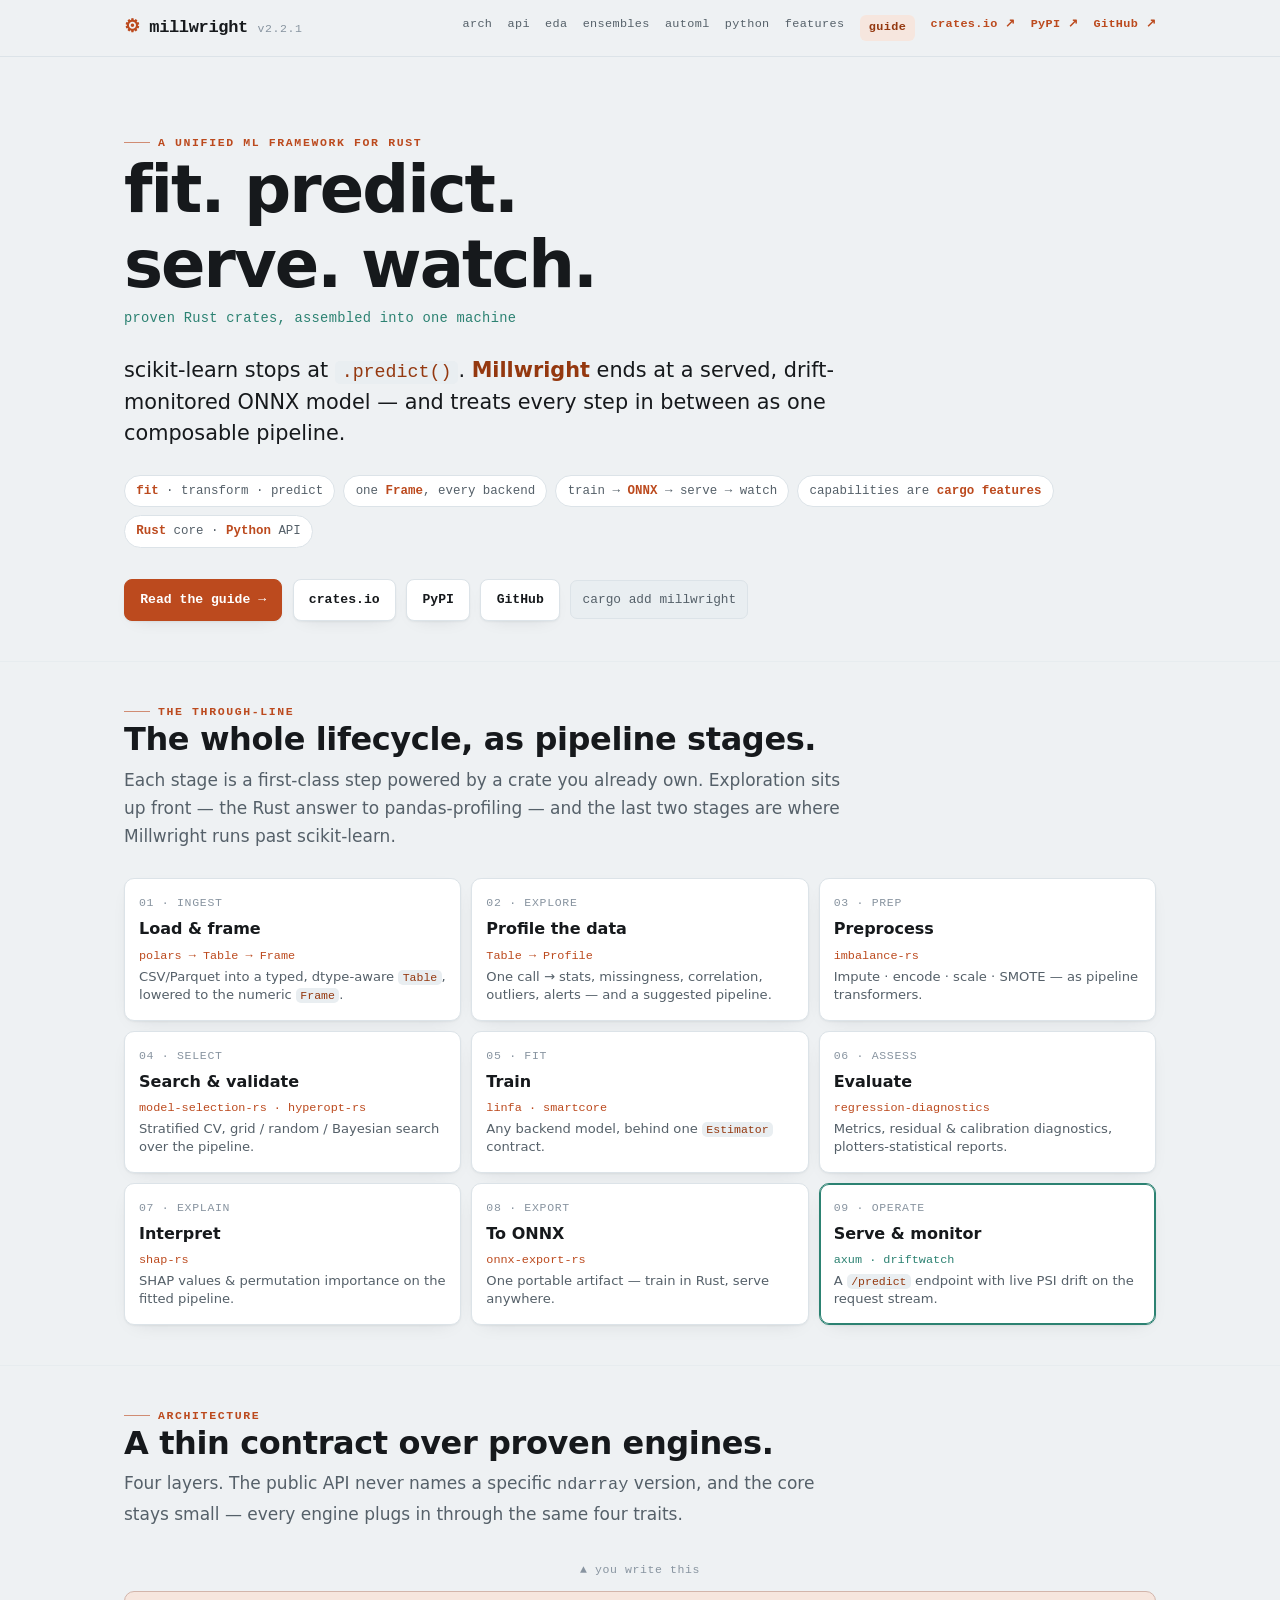
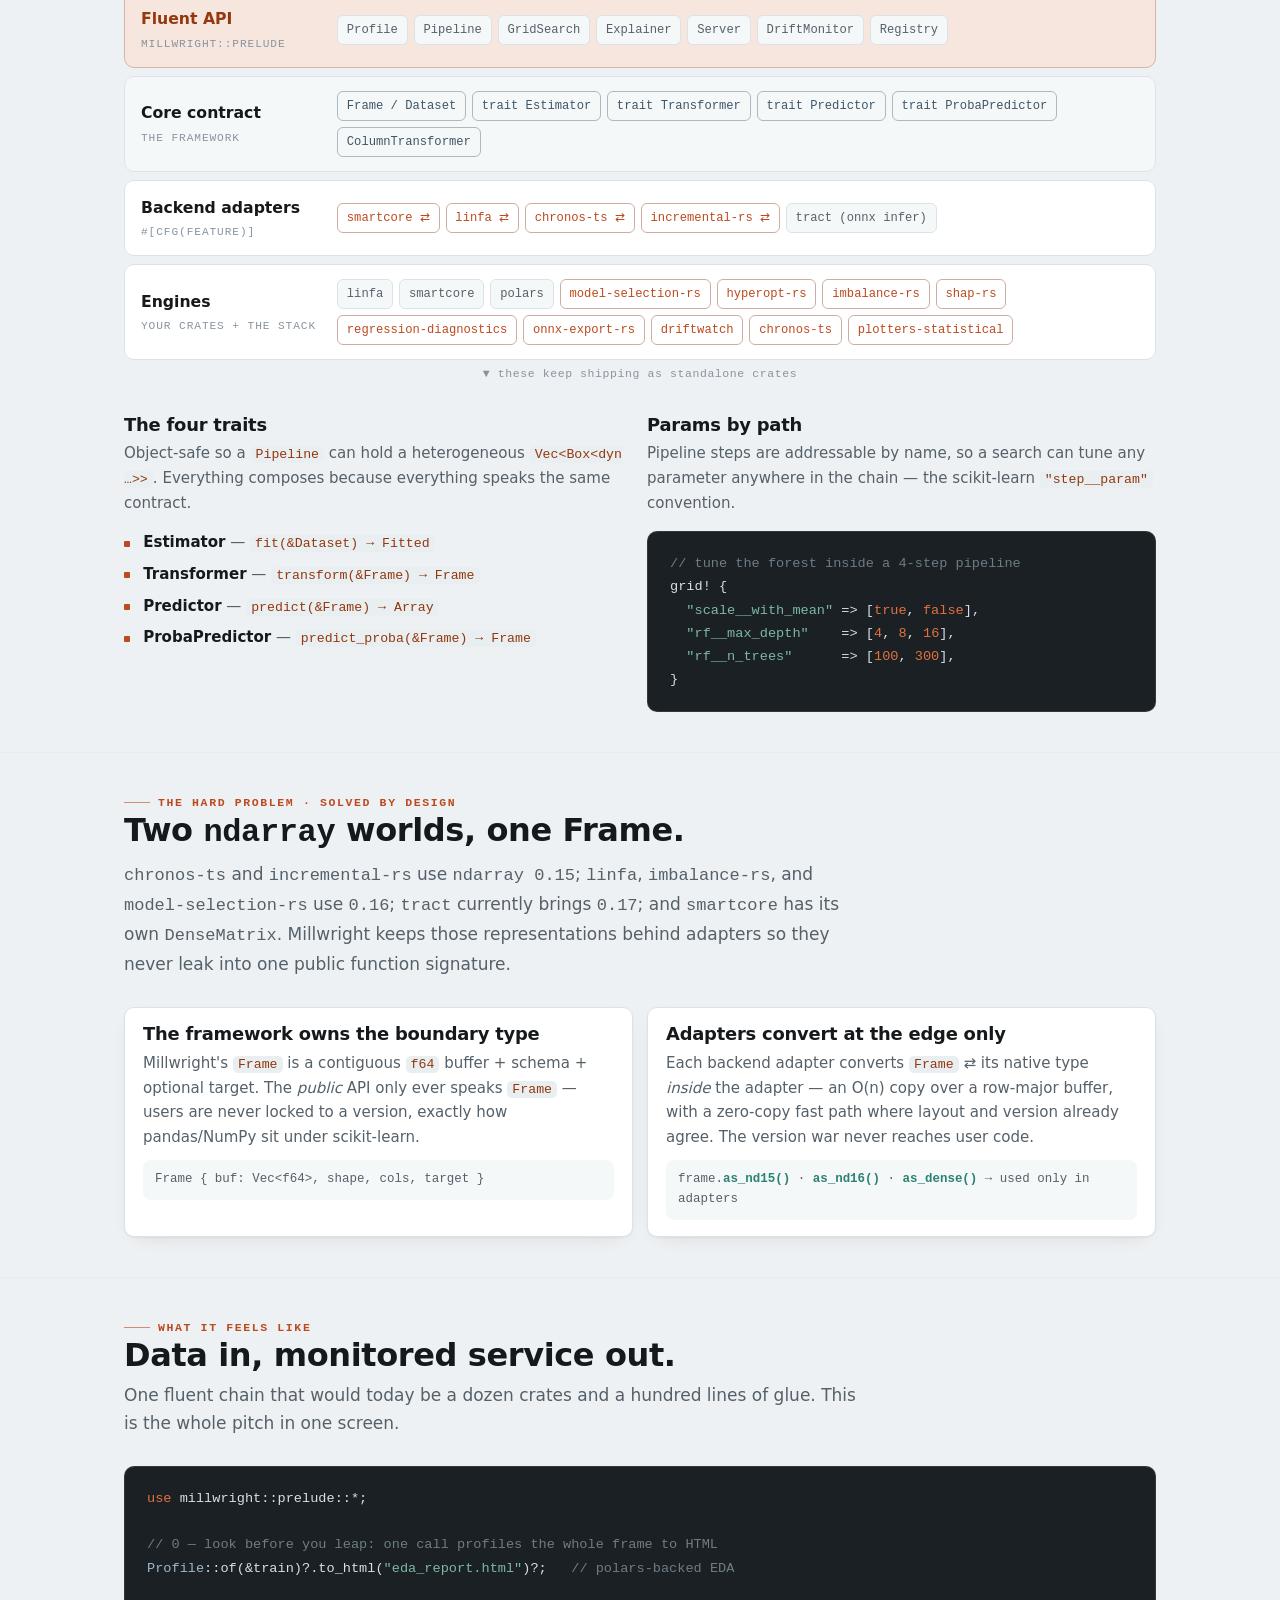
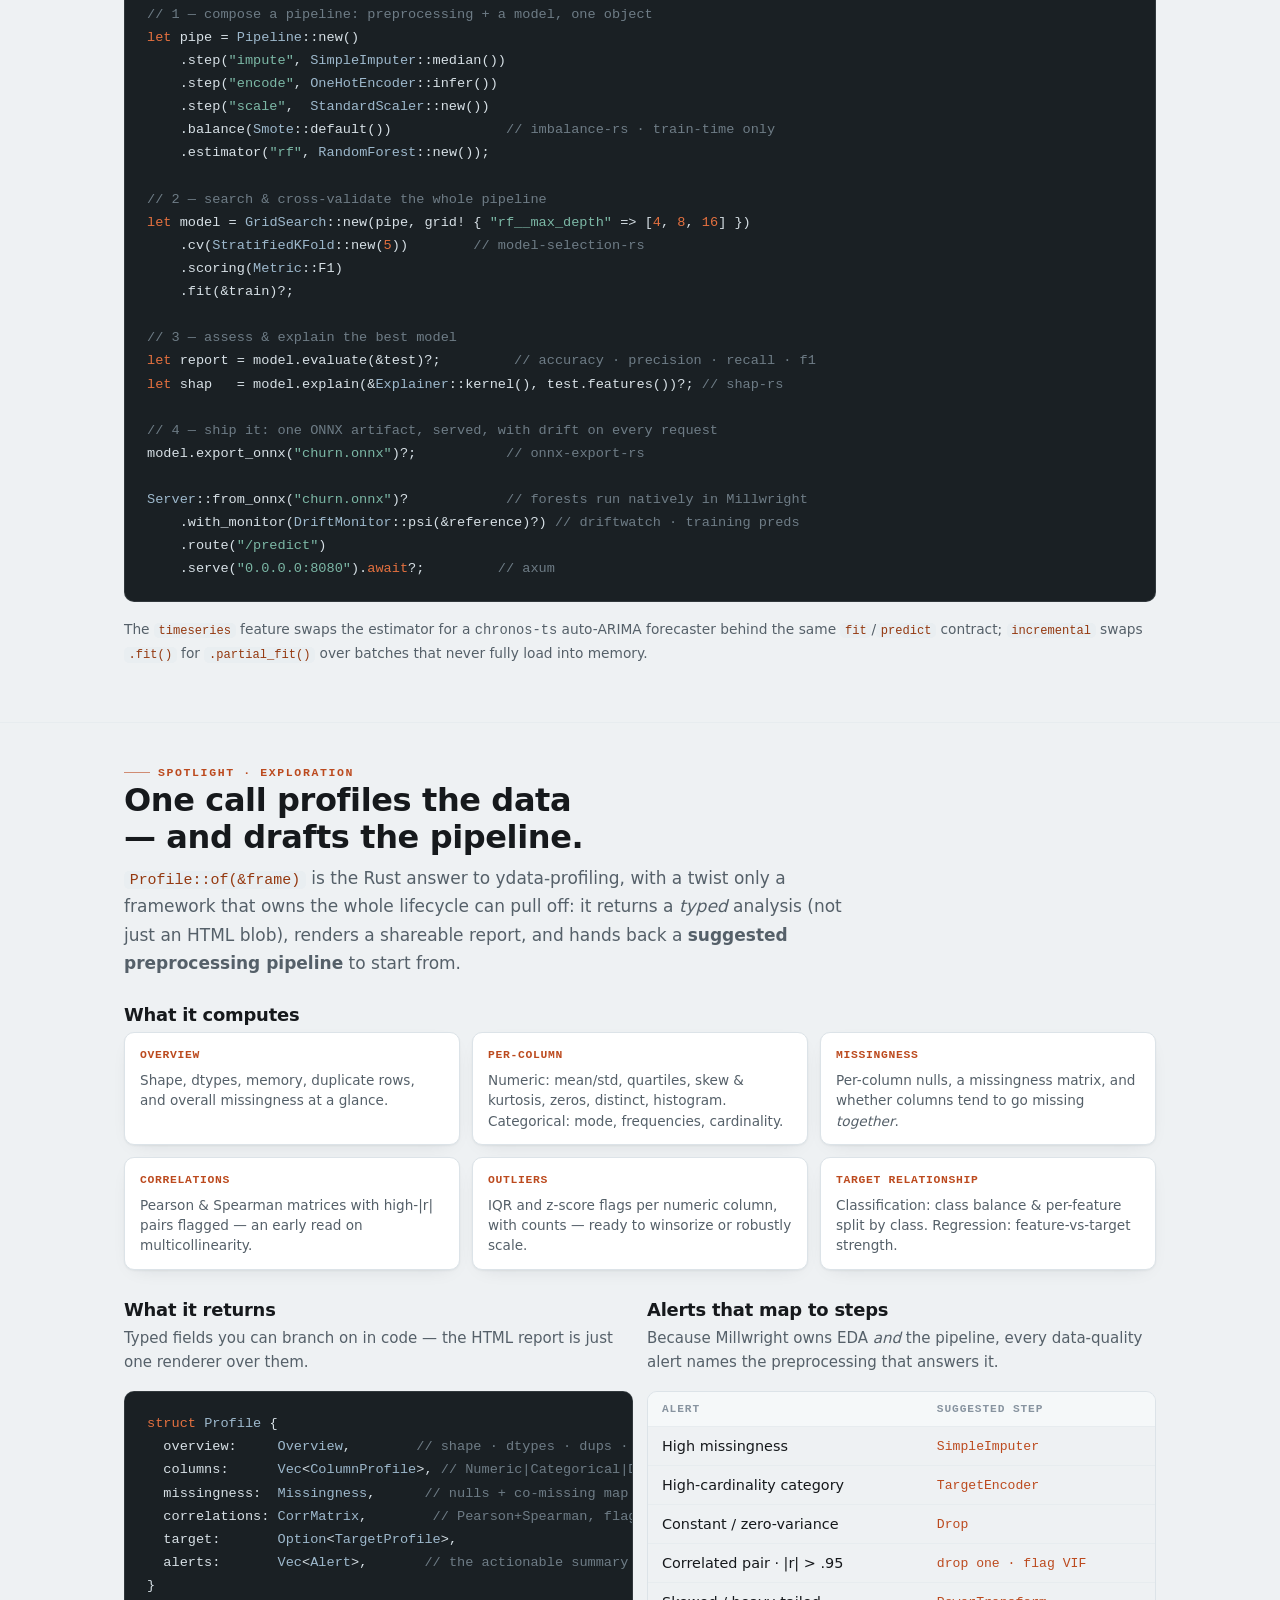
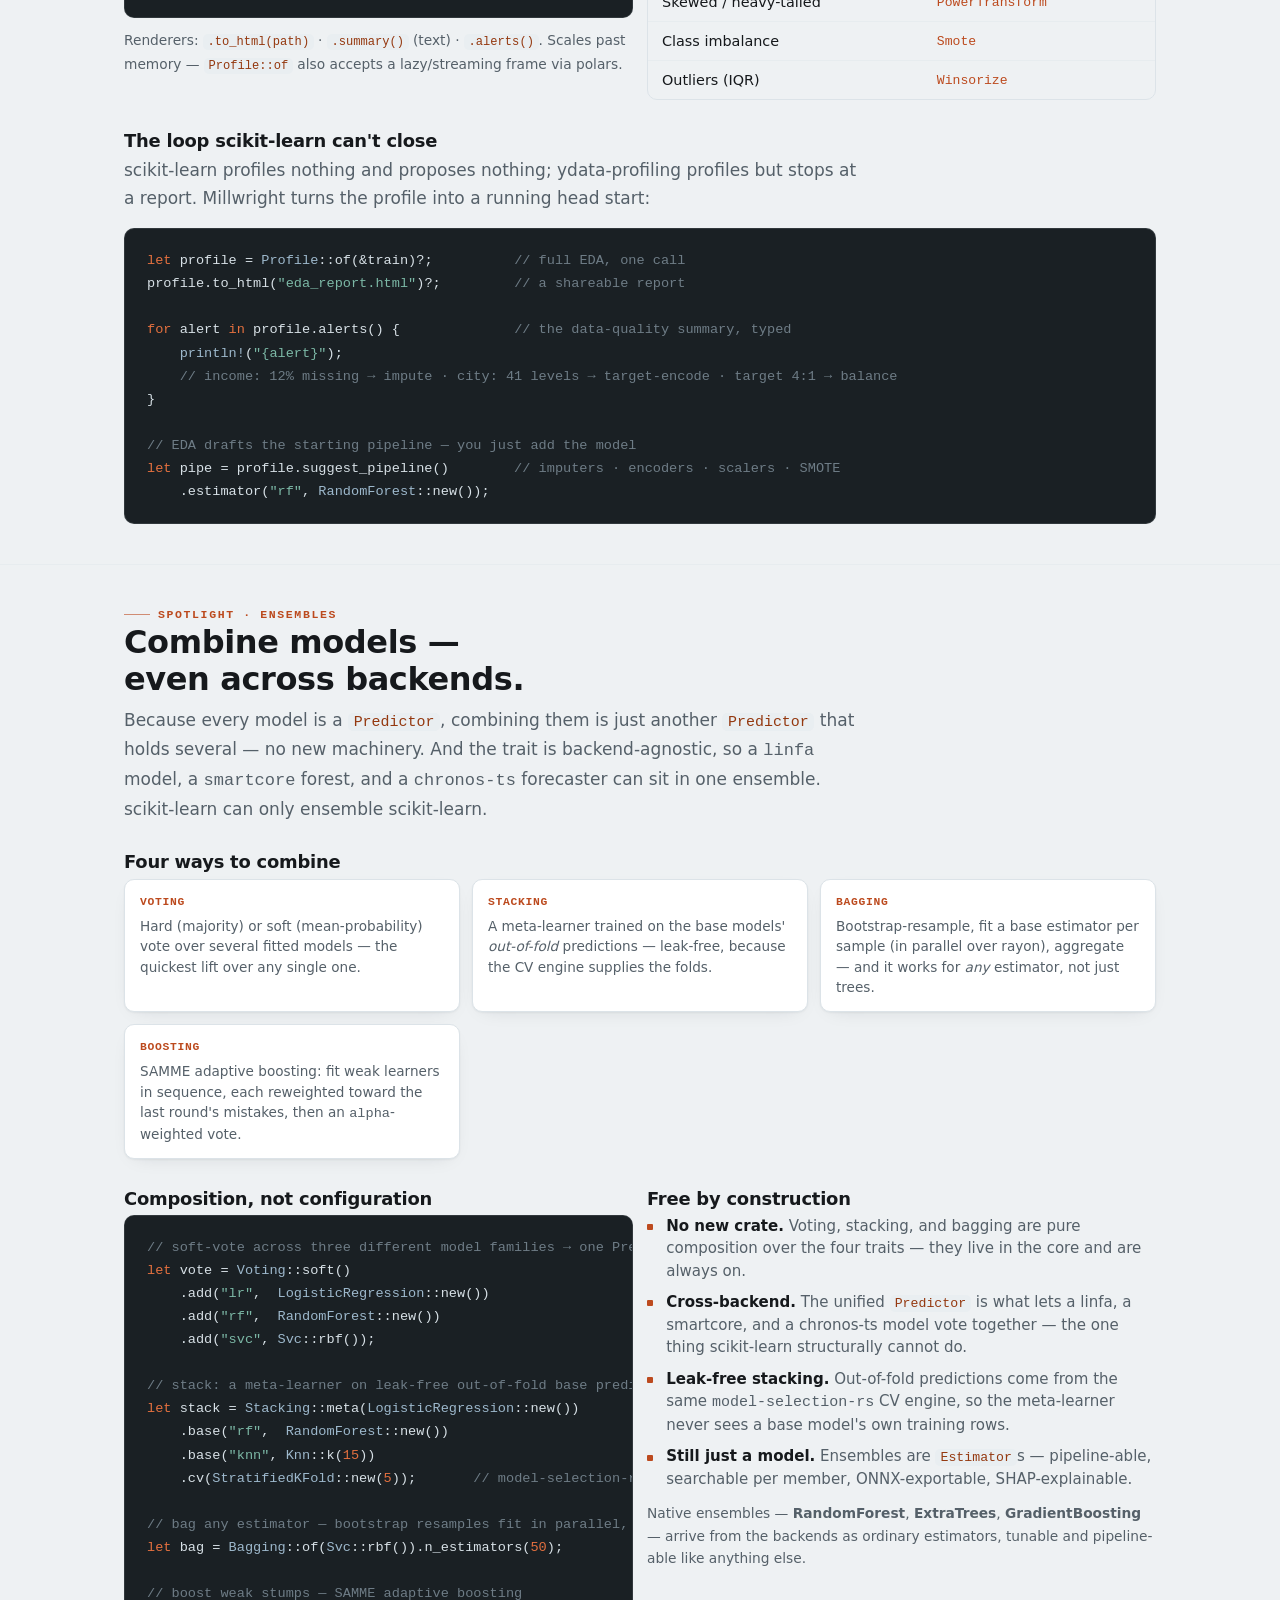
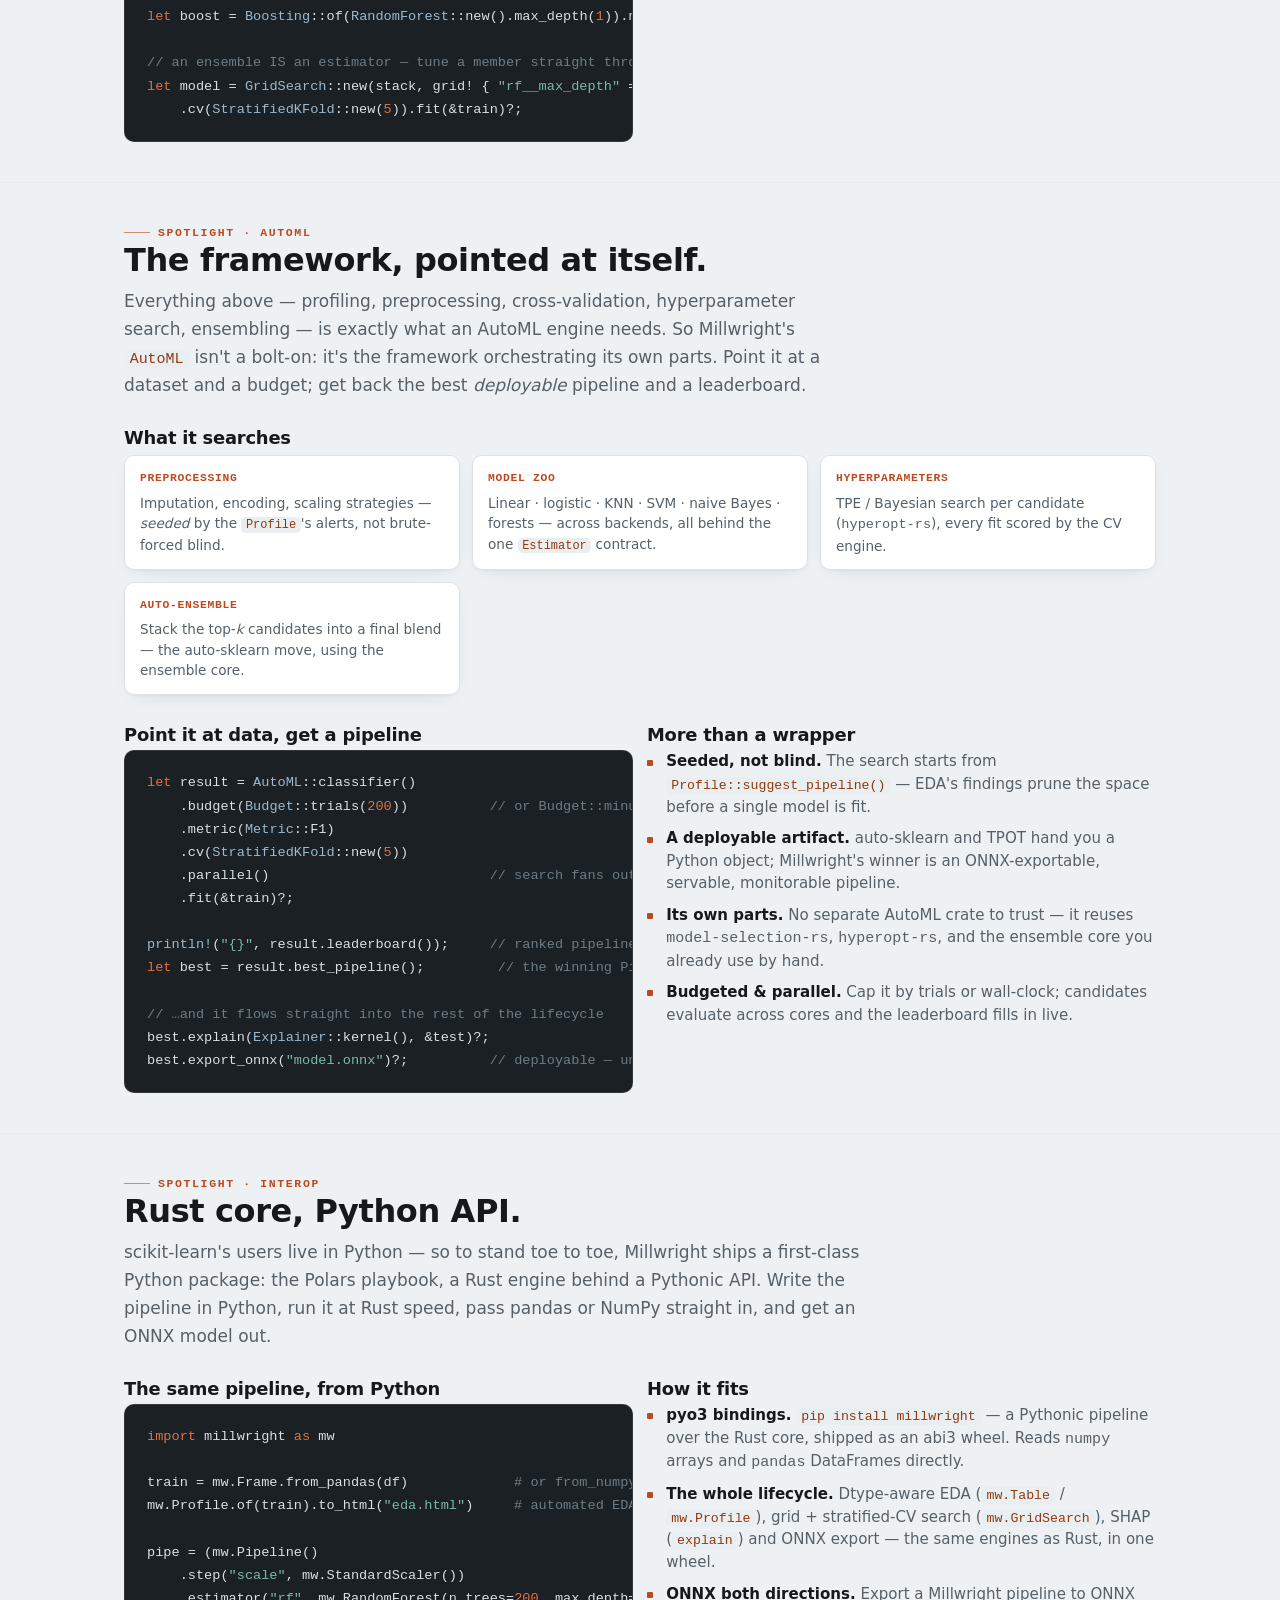
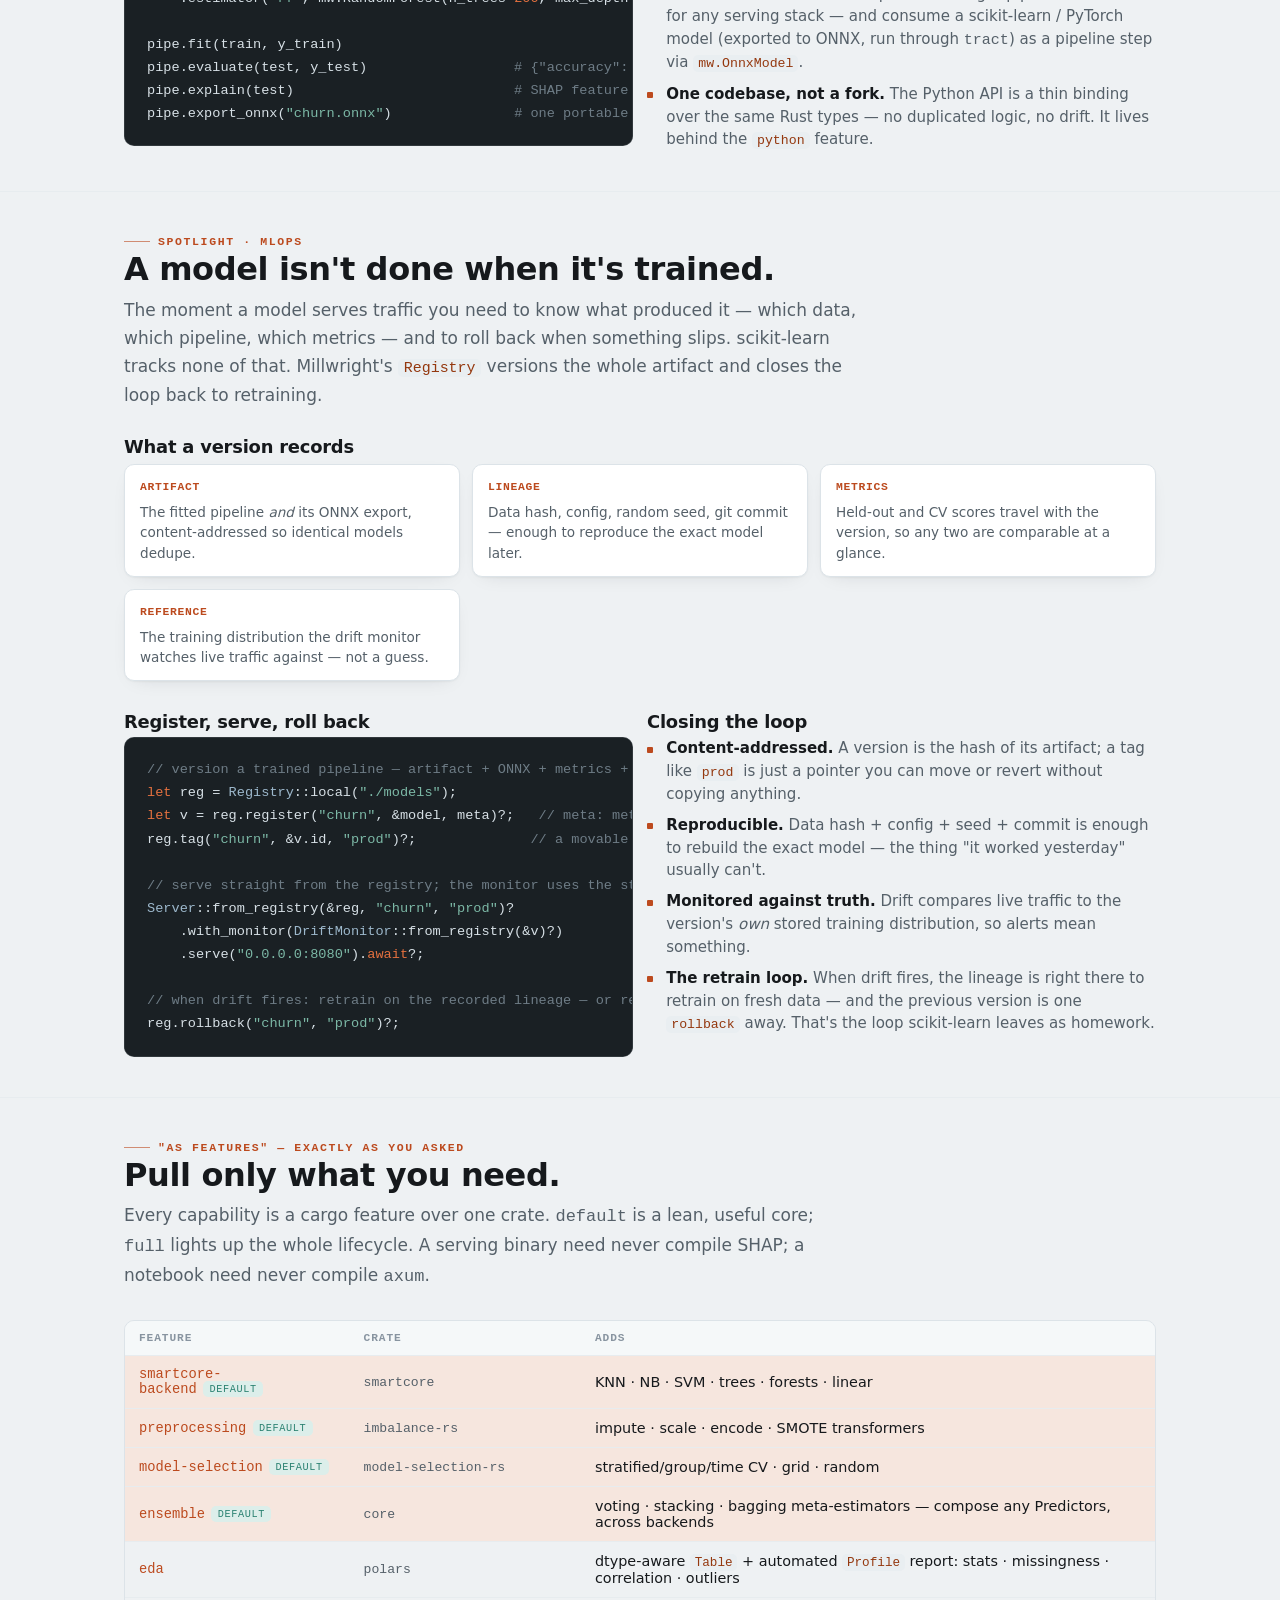
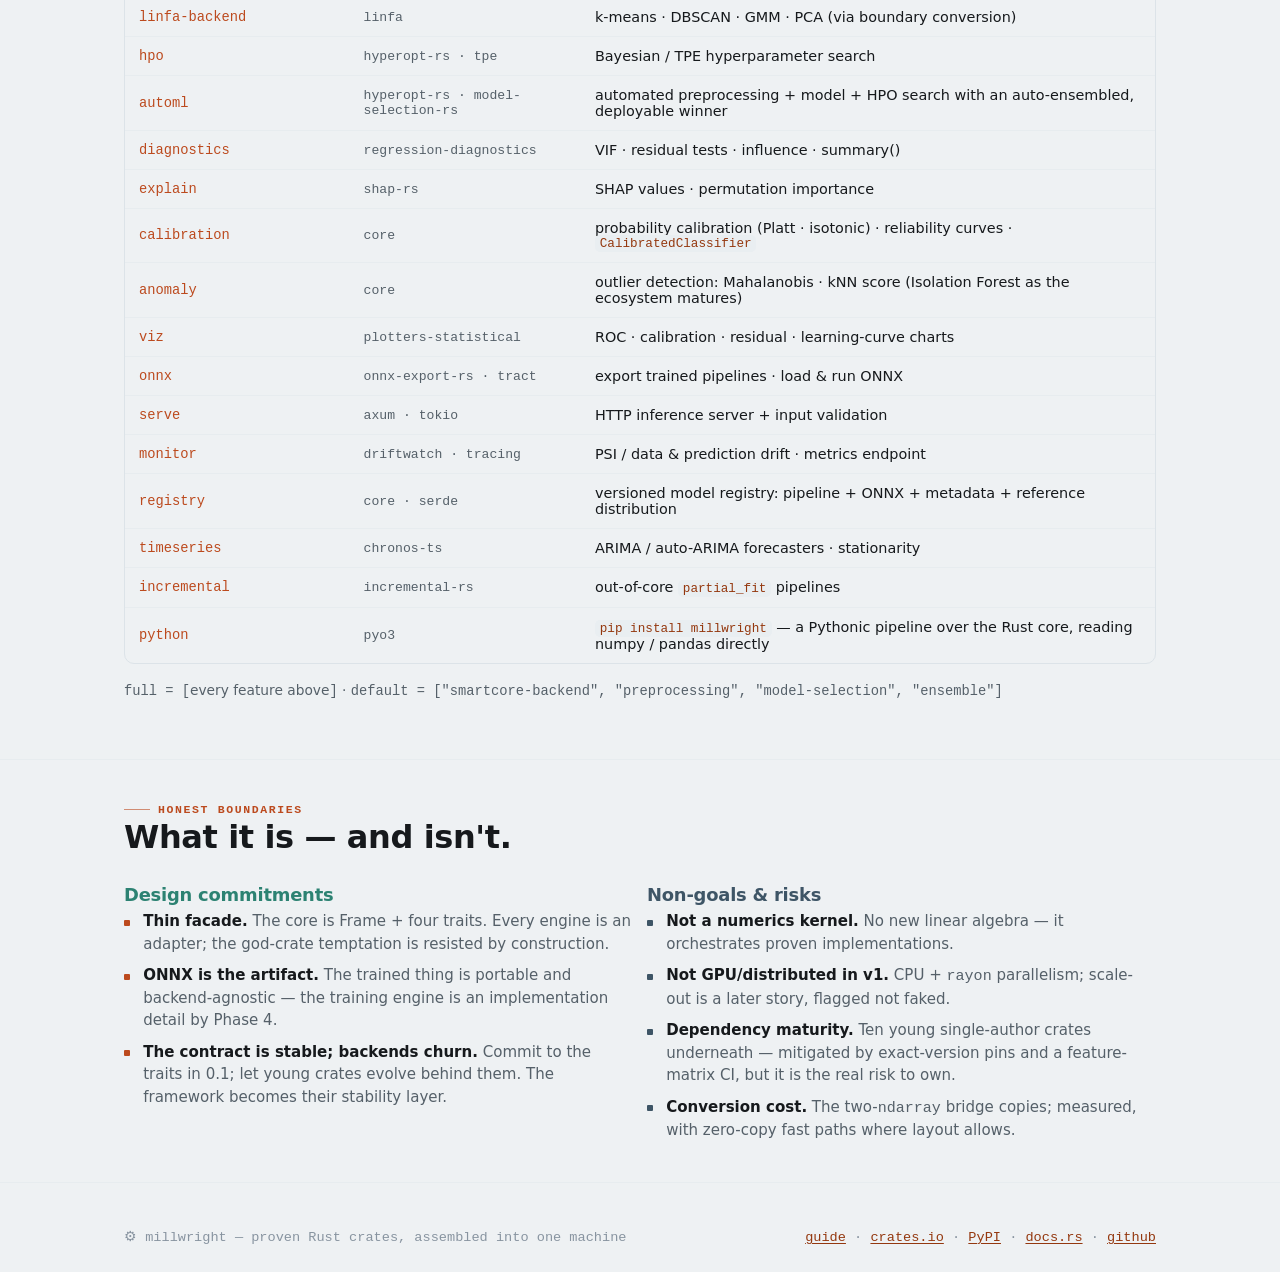
==== commit 5f3883a5: "Bump version to 2.2.1" ====
--- a/index.html
+++ b/index.html
@@ -216,7 +216,7 @@
 
 </head><body><header class="top">
   <div class="wrap">
-    <div class="brand"><span class="mark">⚙</span>millwright<span class="ver">v2.2.0</span></div>
+    <div class="brand"><span class="mark">⚙</span>millwright<span class="ver">v2.2.1</span></div>
     <nav>
       <a href="#arch">arch</a>
       <a href="#api">api</a>
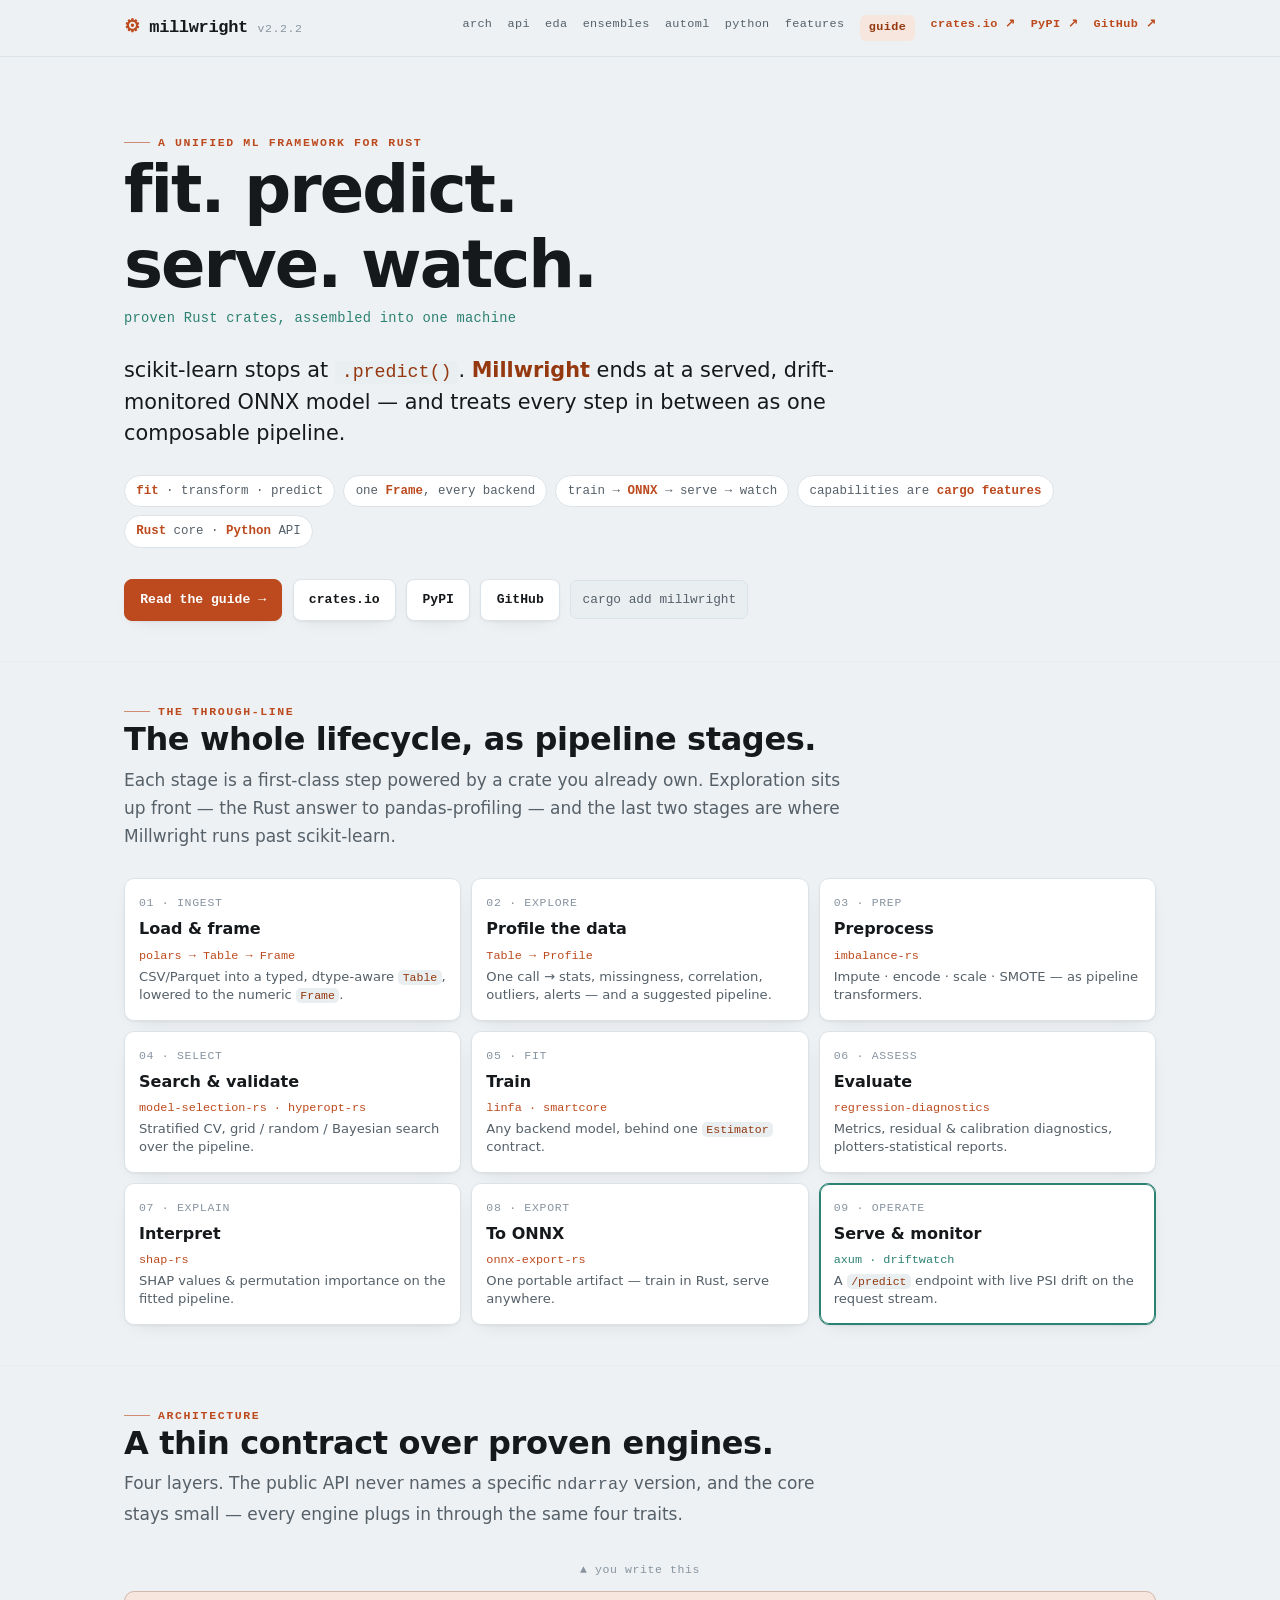
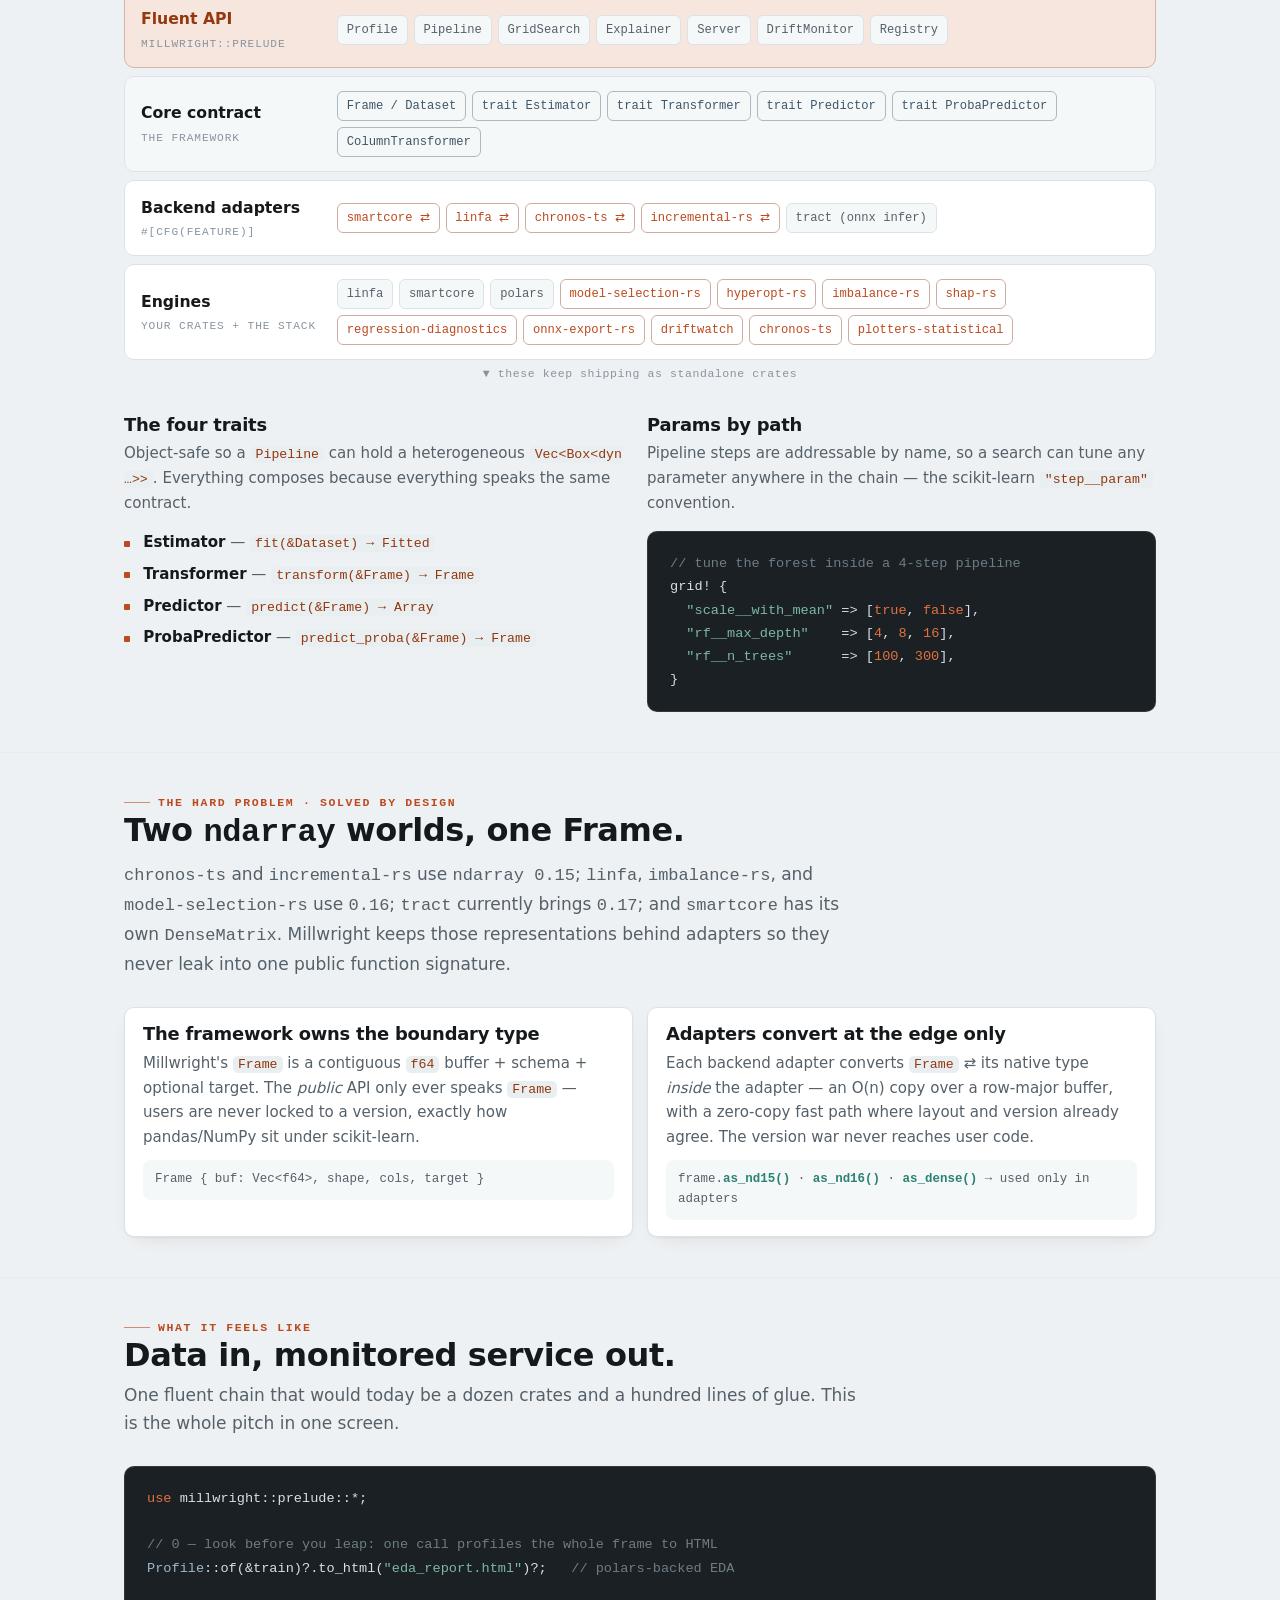
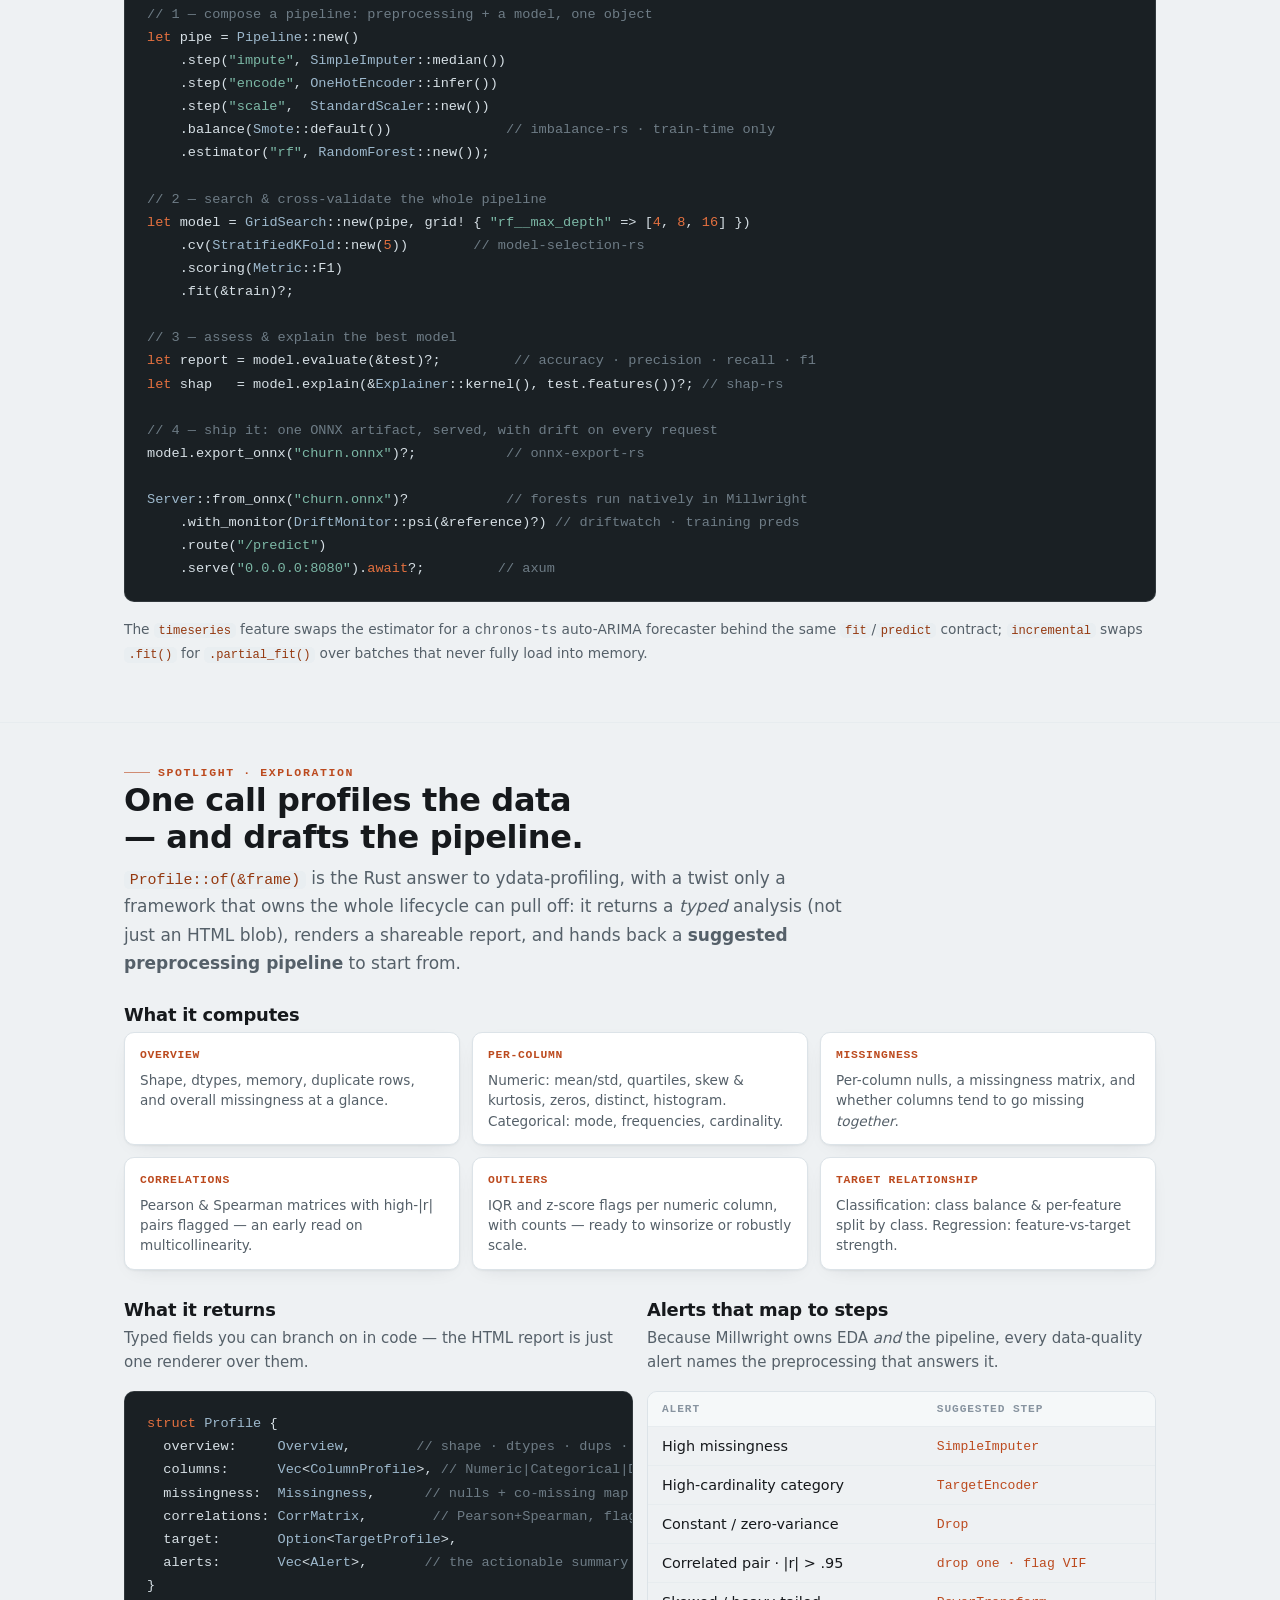
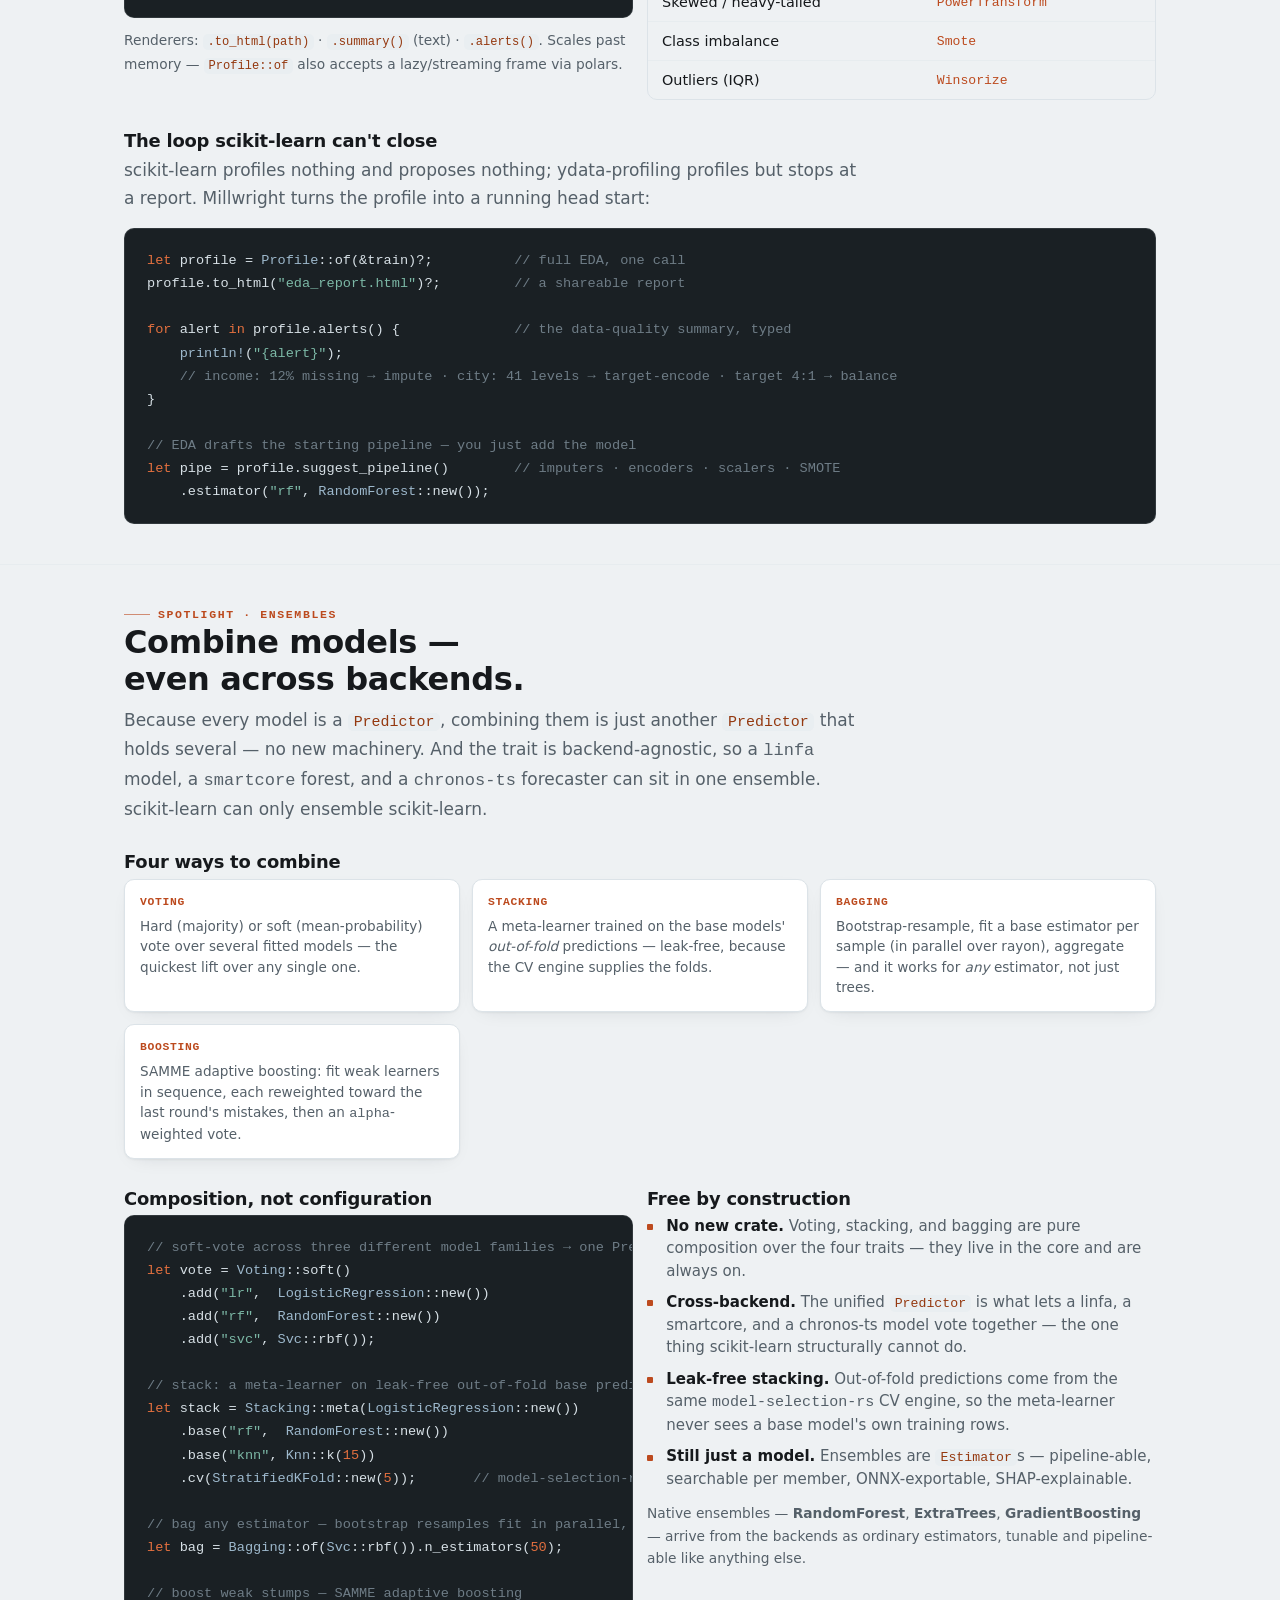
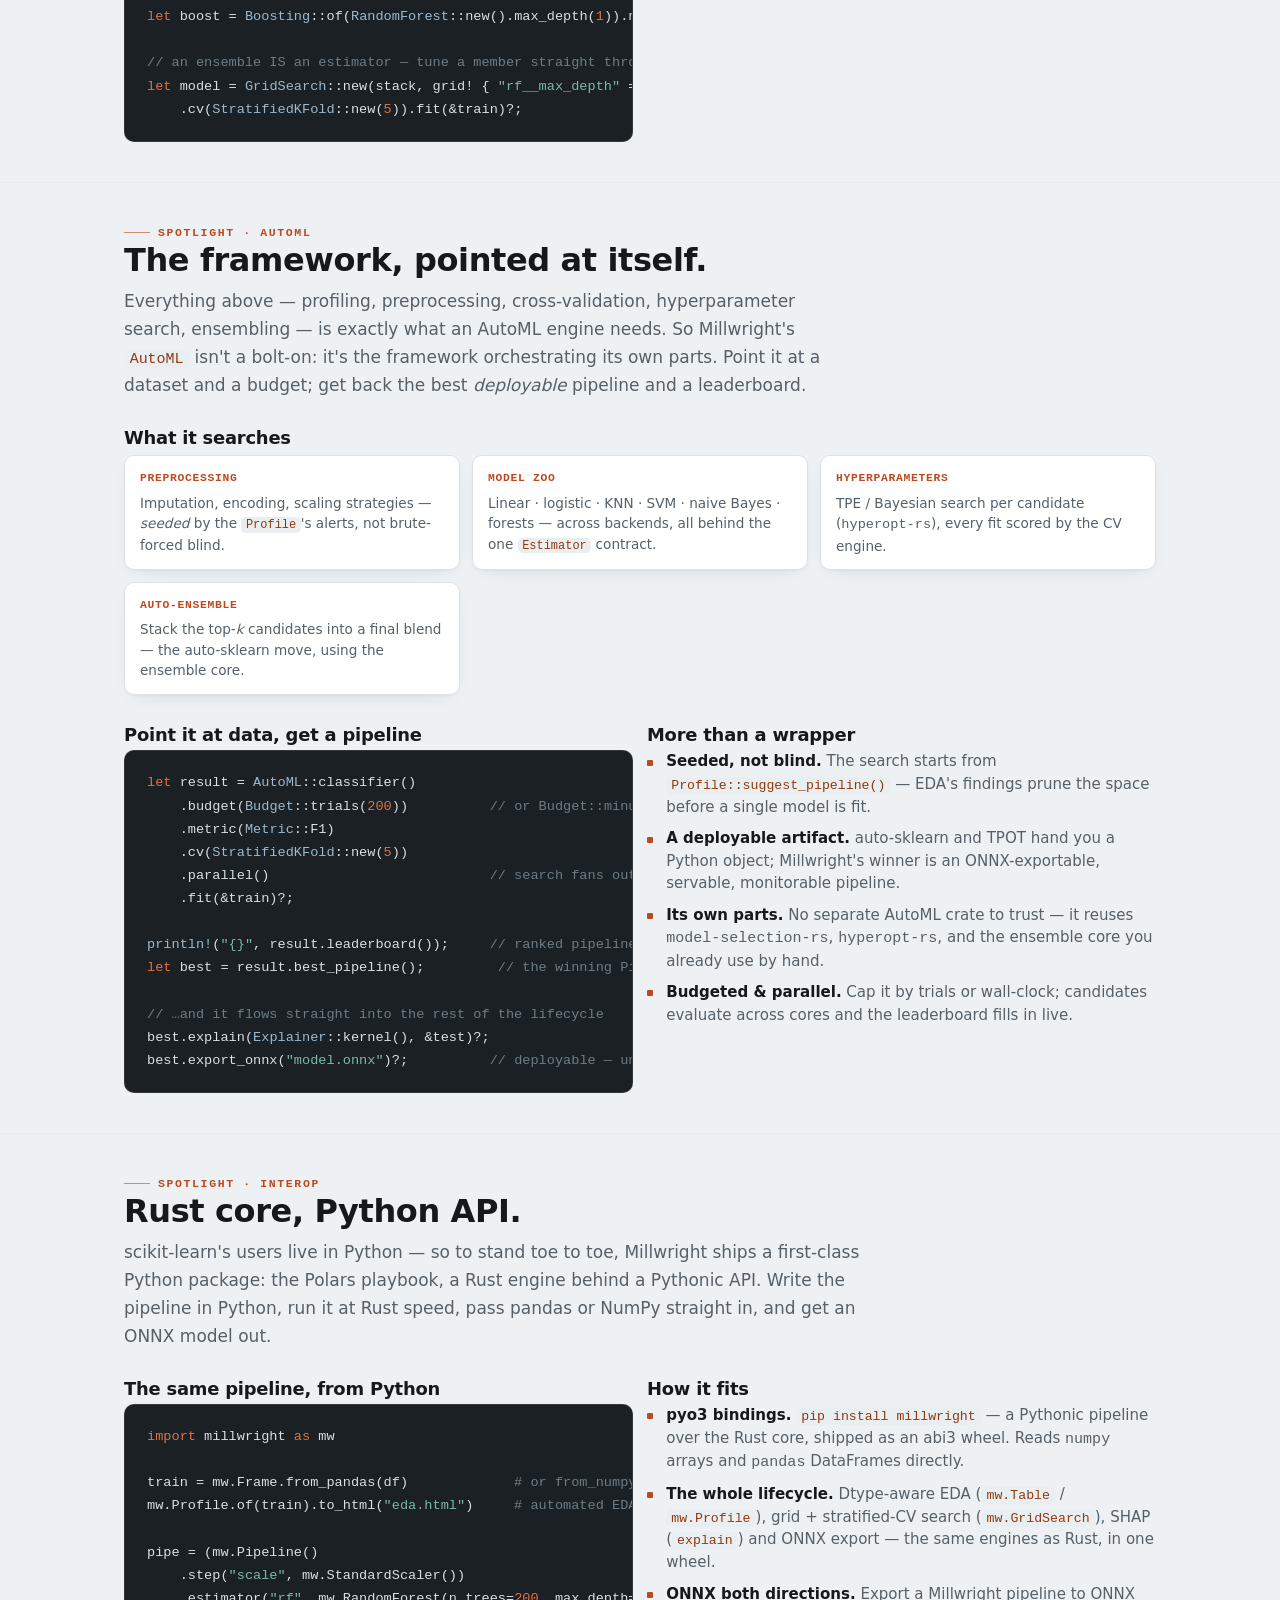
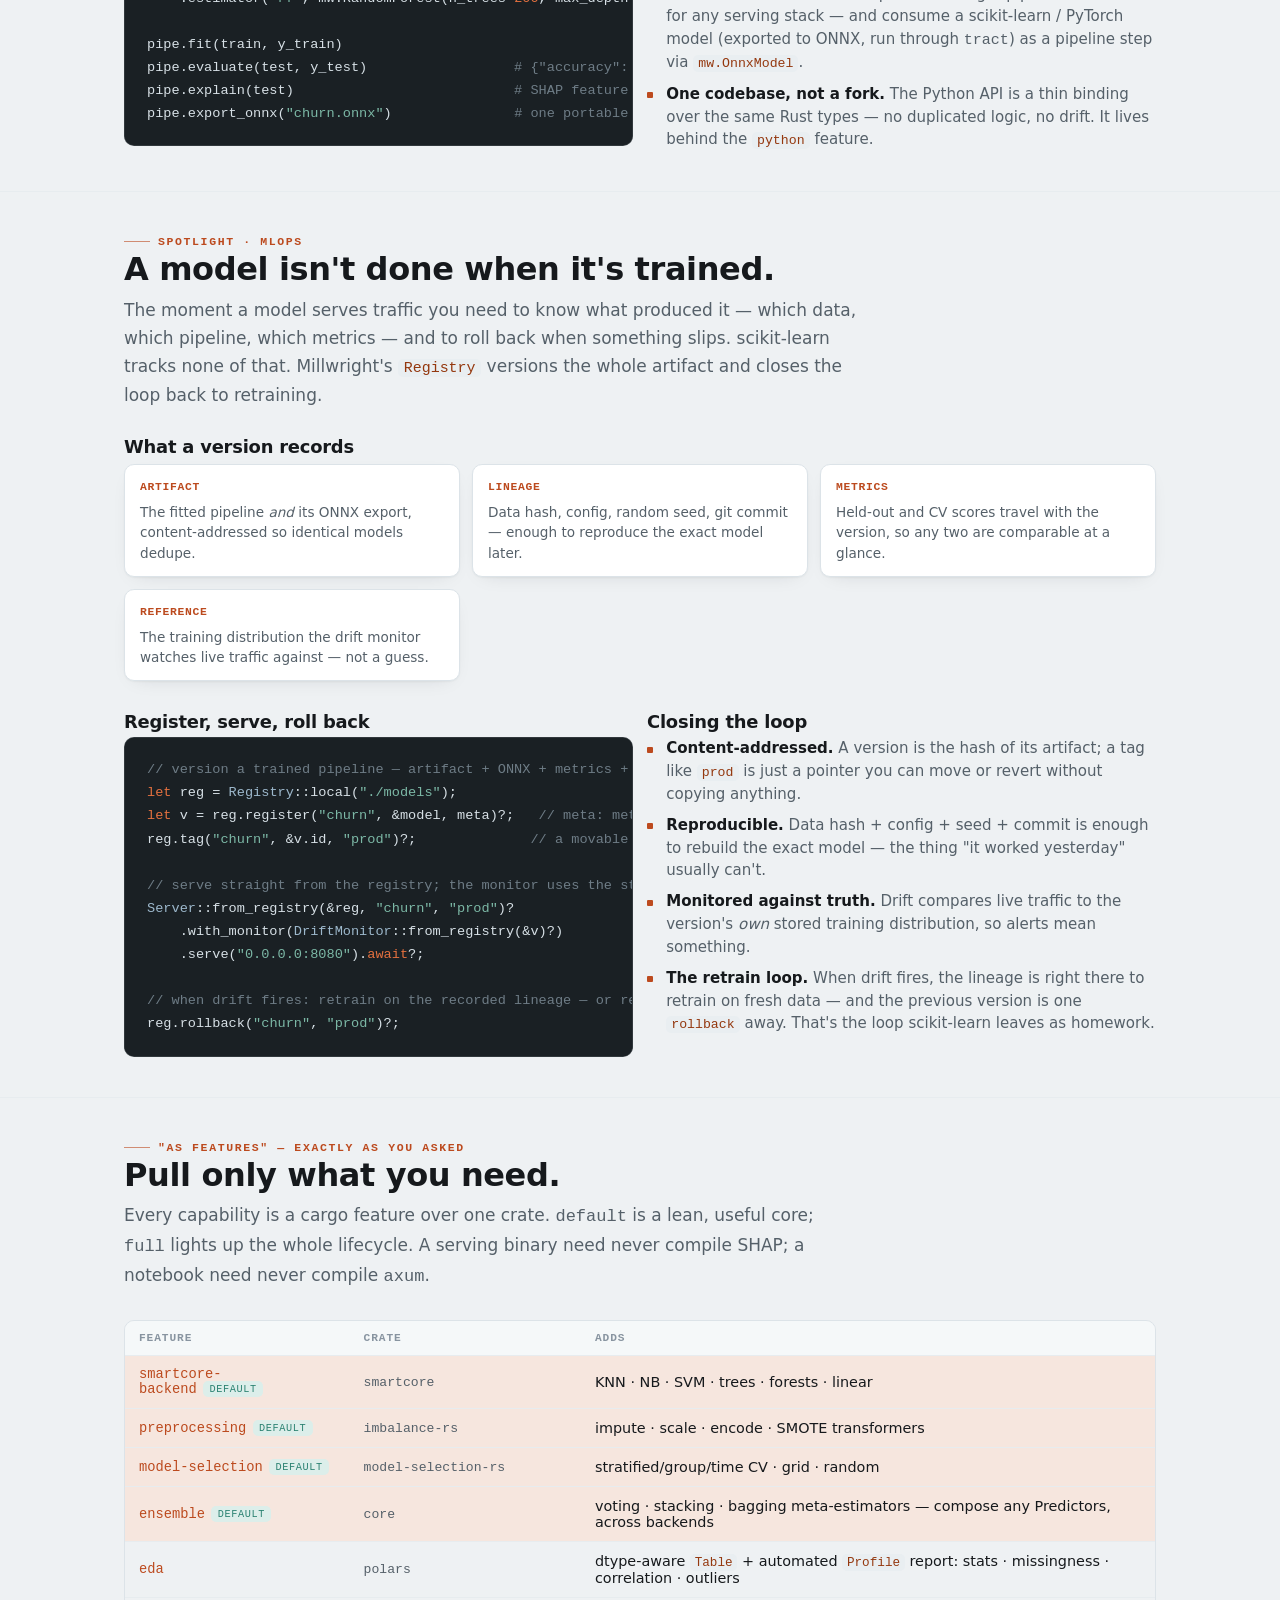
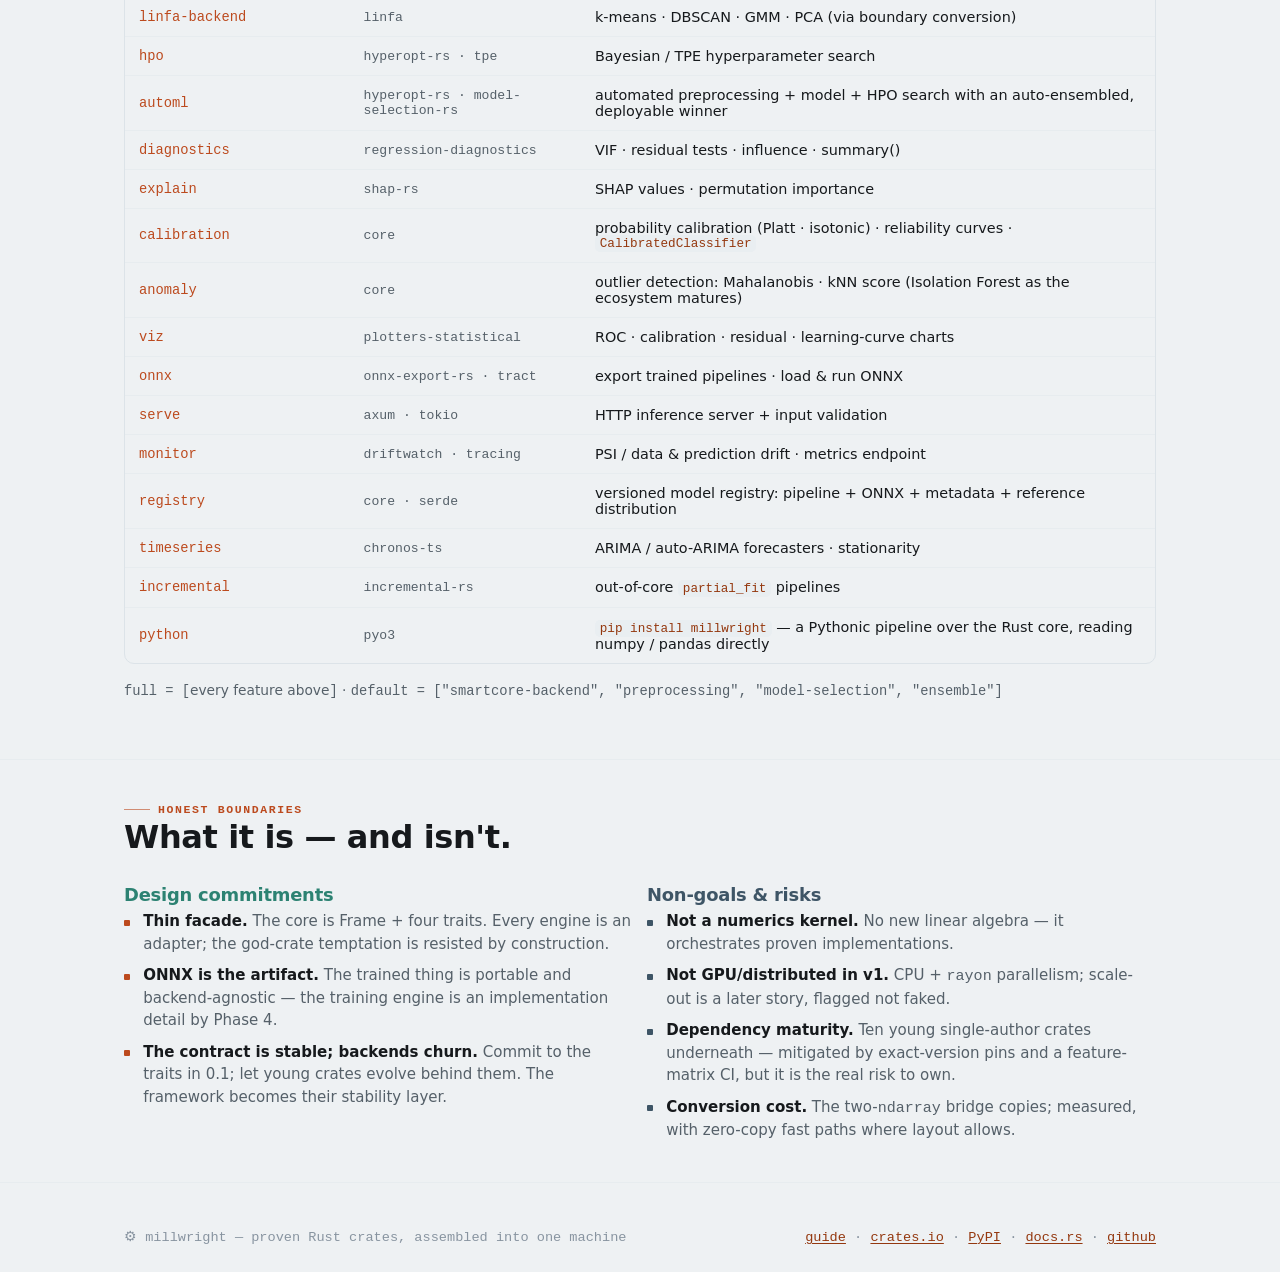
==== commit 8e12fbc7: "Expand AutoML ensembles and release 2.2.2" ====
--- a/index.html
+++ b/index.html
@@ -216,7 +216,7 @@
 
 </head><body><header class="top">
   <div class="wrap">
-    <div class="brand"><span class="mark">⚙</span>millwright<span class="ver">v2.2.1</span></div>
+    <div class="brand"><span class="mark">⚙</span>millwright<span class="ver">v2.2.2</span></div>
     <nav>
       <a href="#arch">arch</a>
       <a href="#api">api</a>
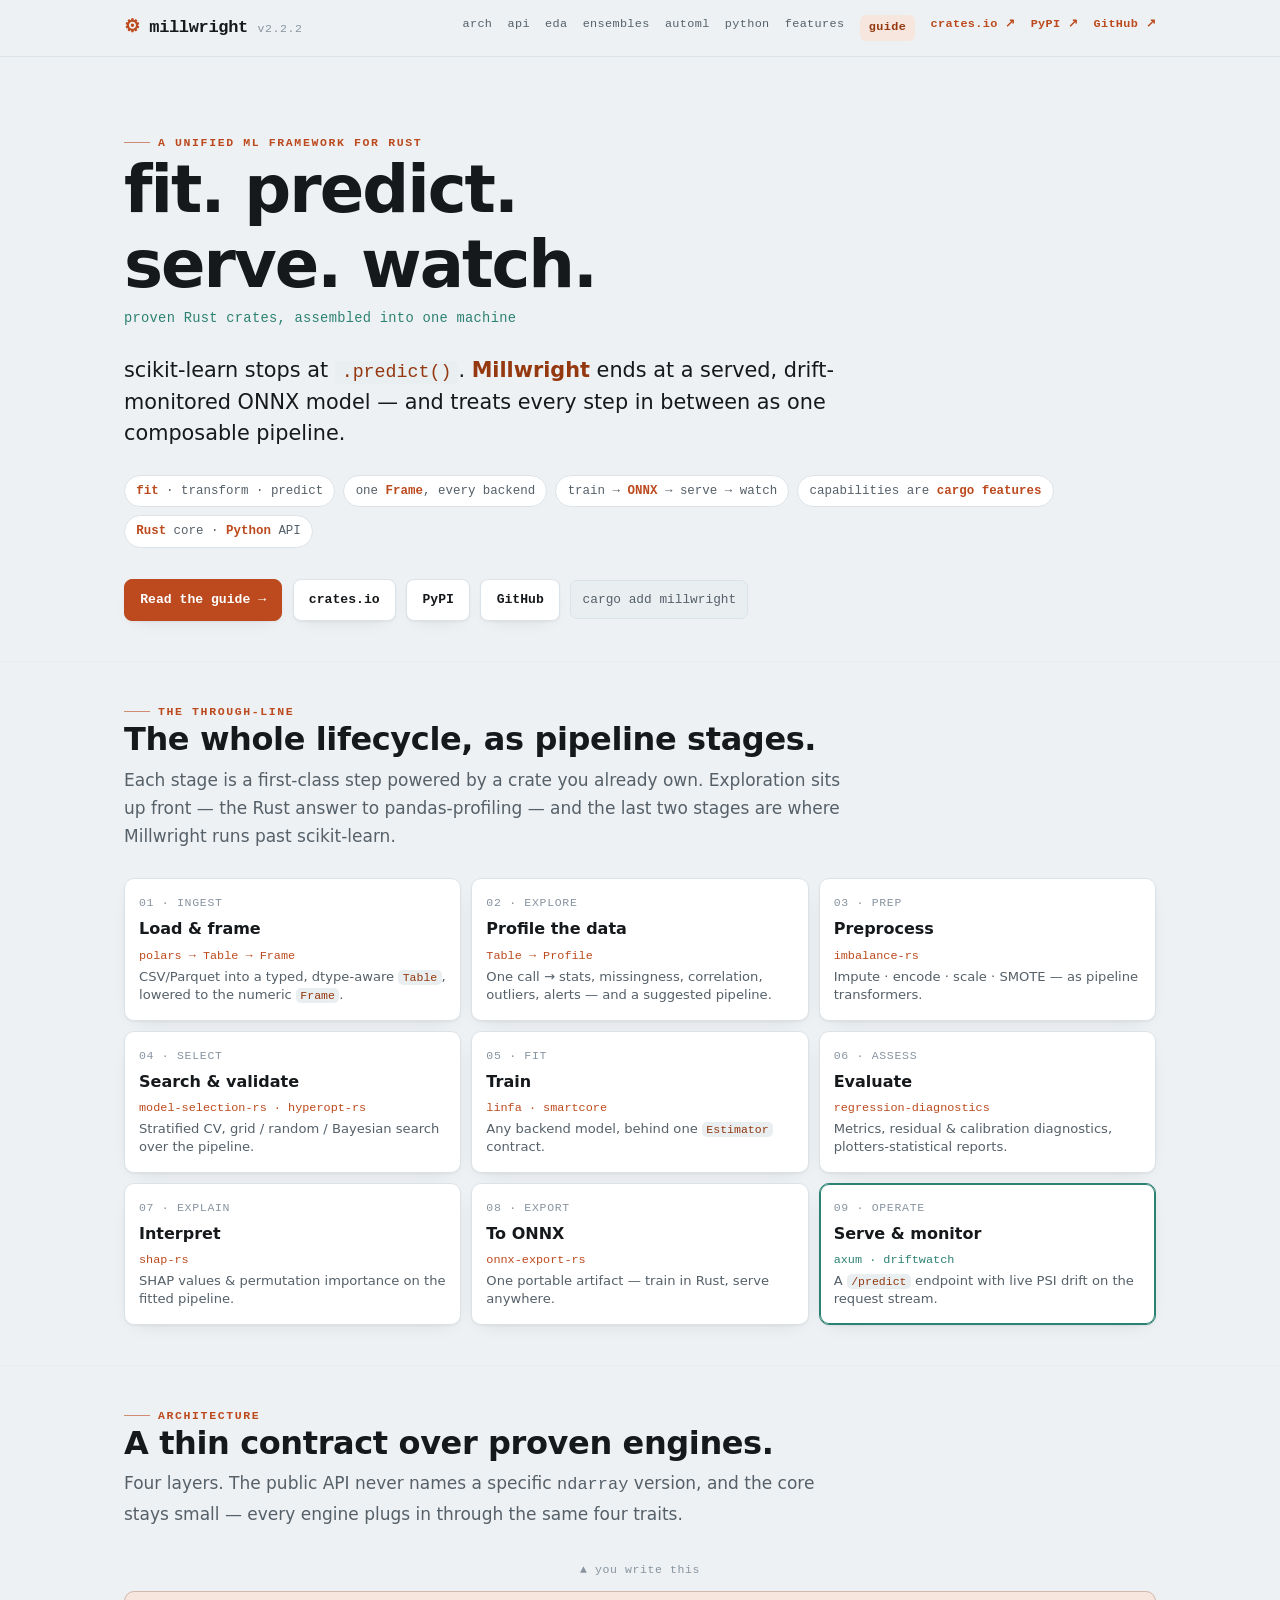
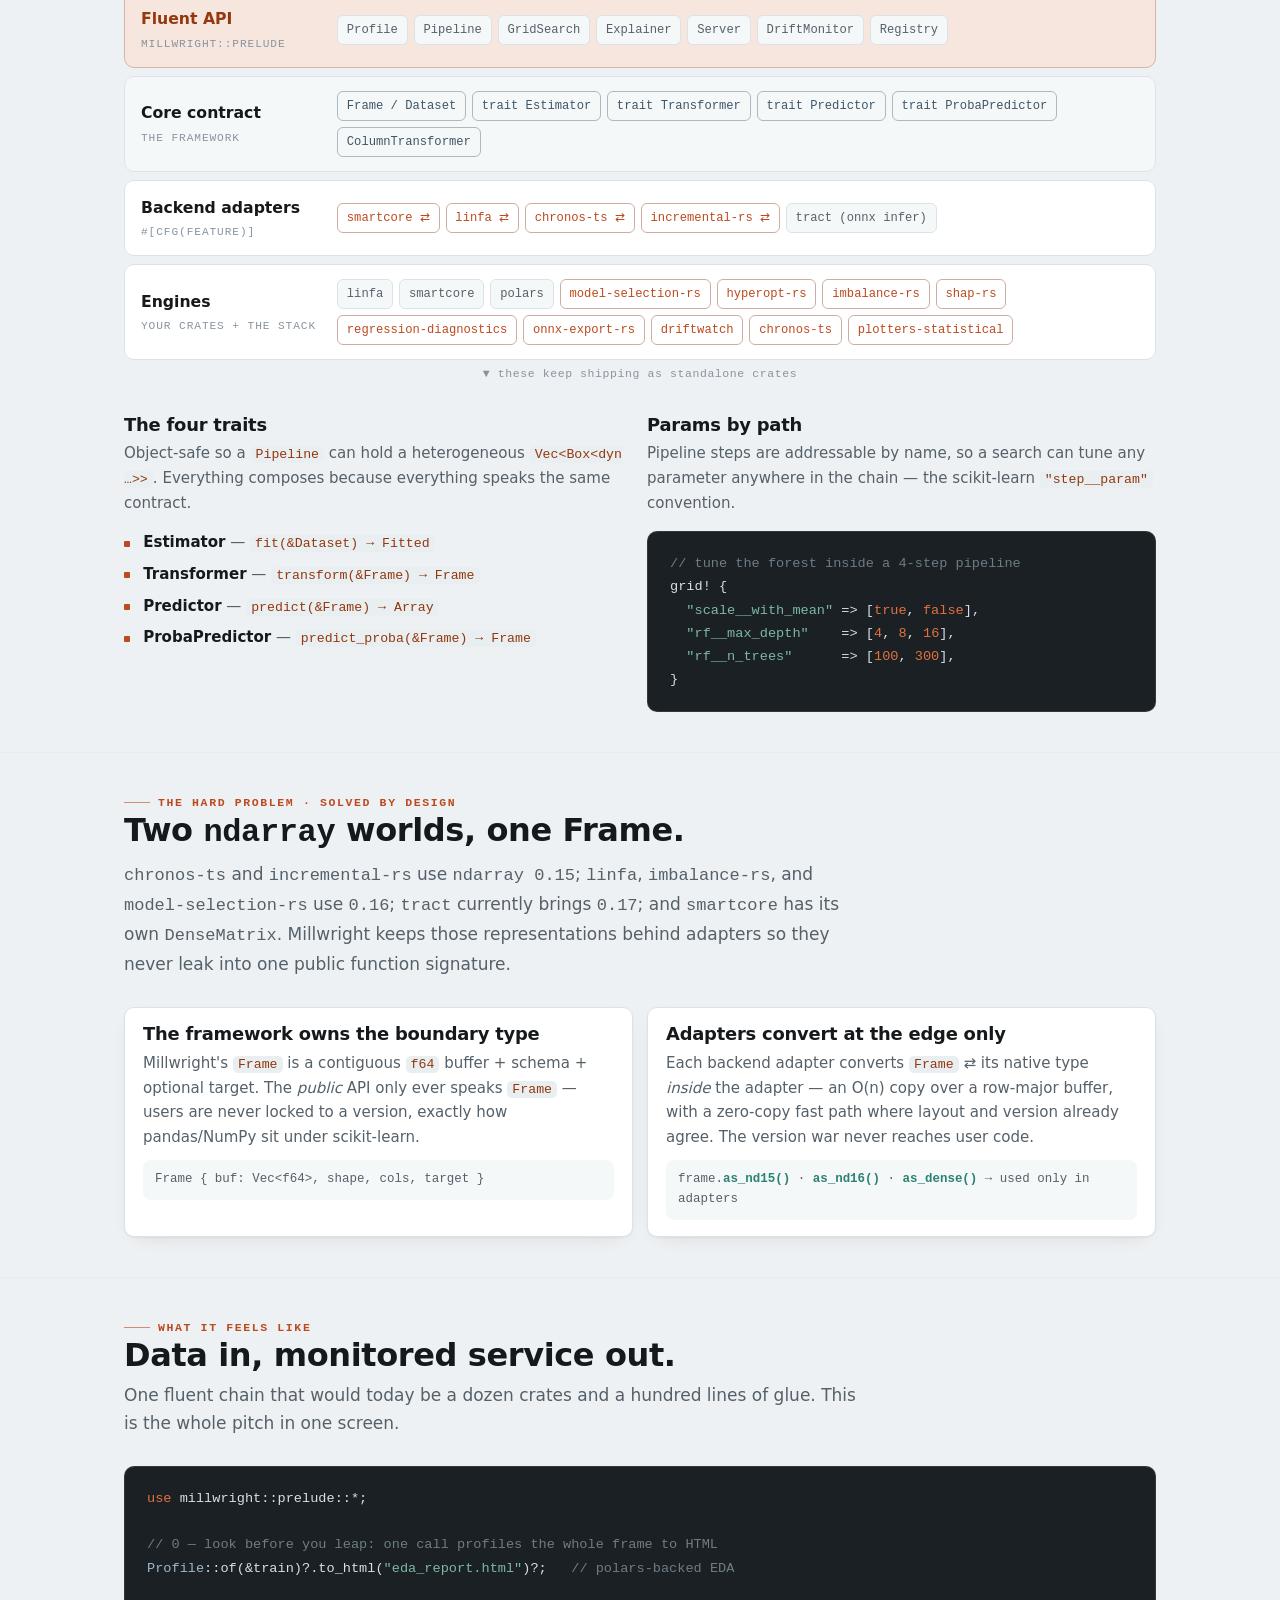
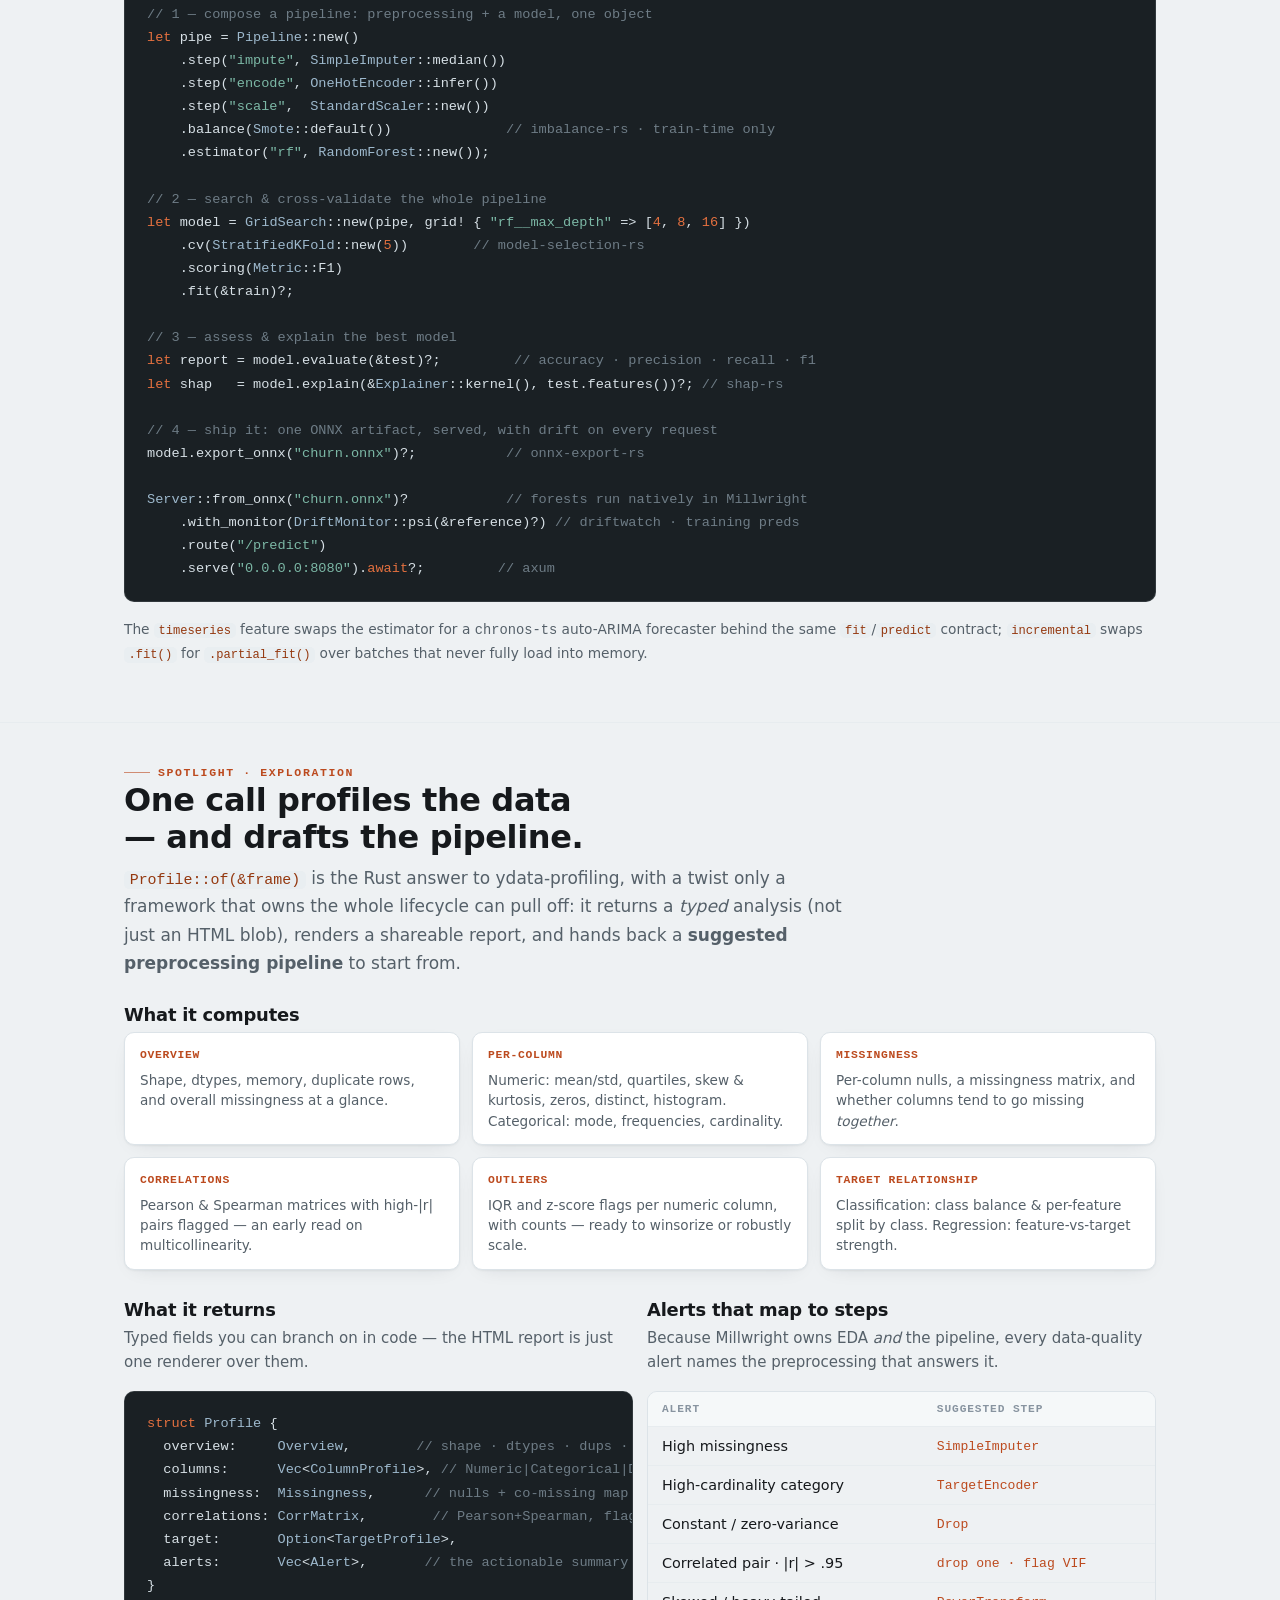
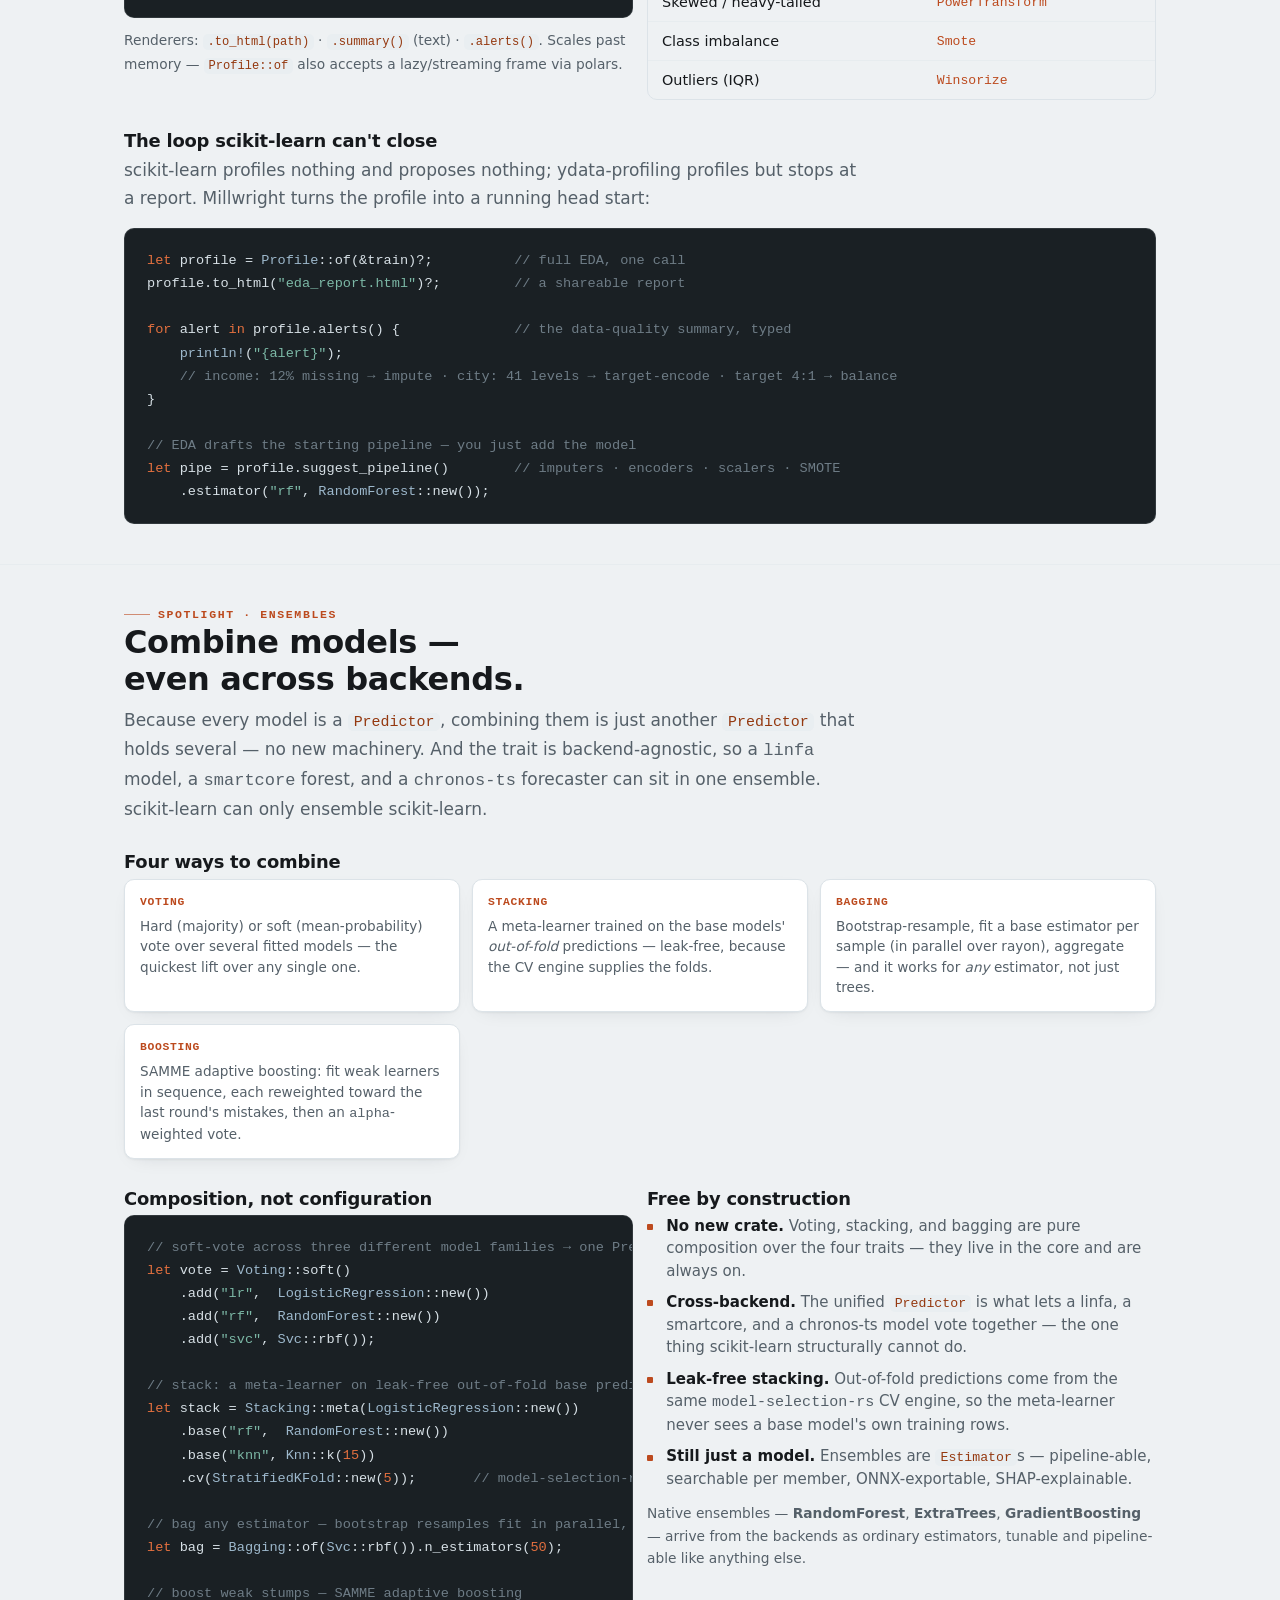
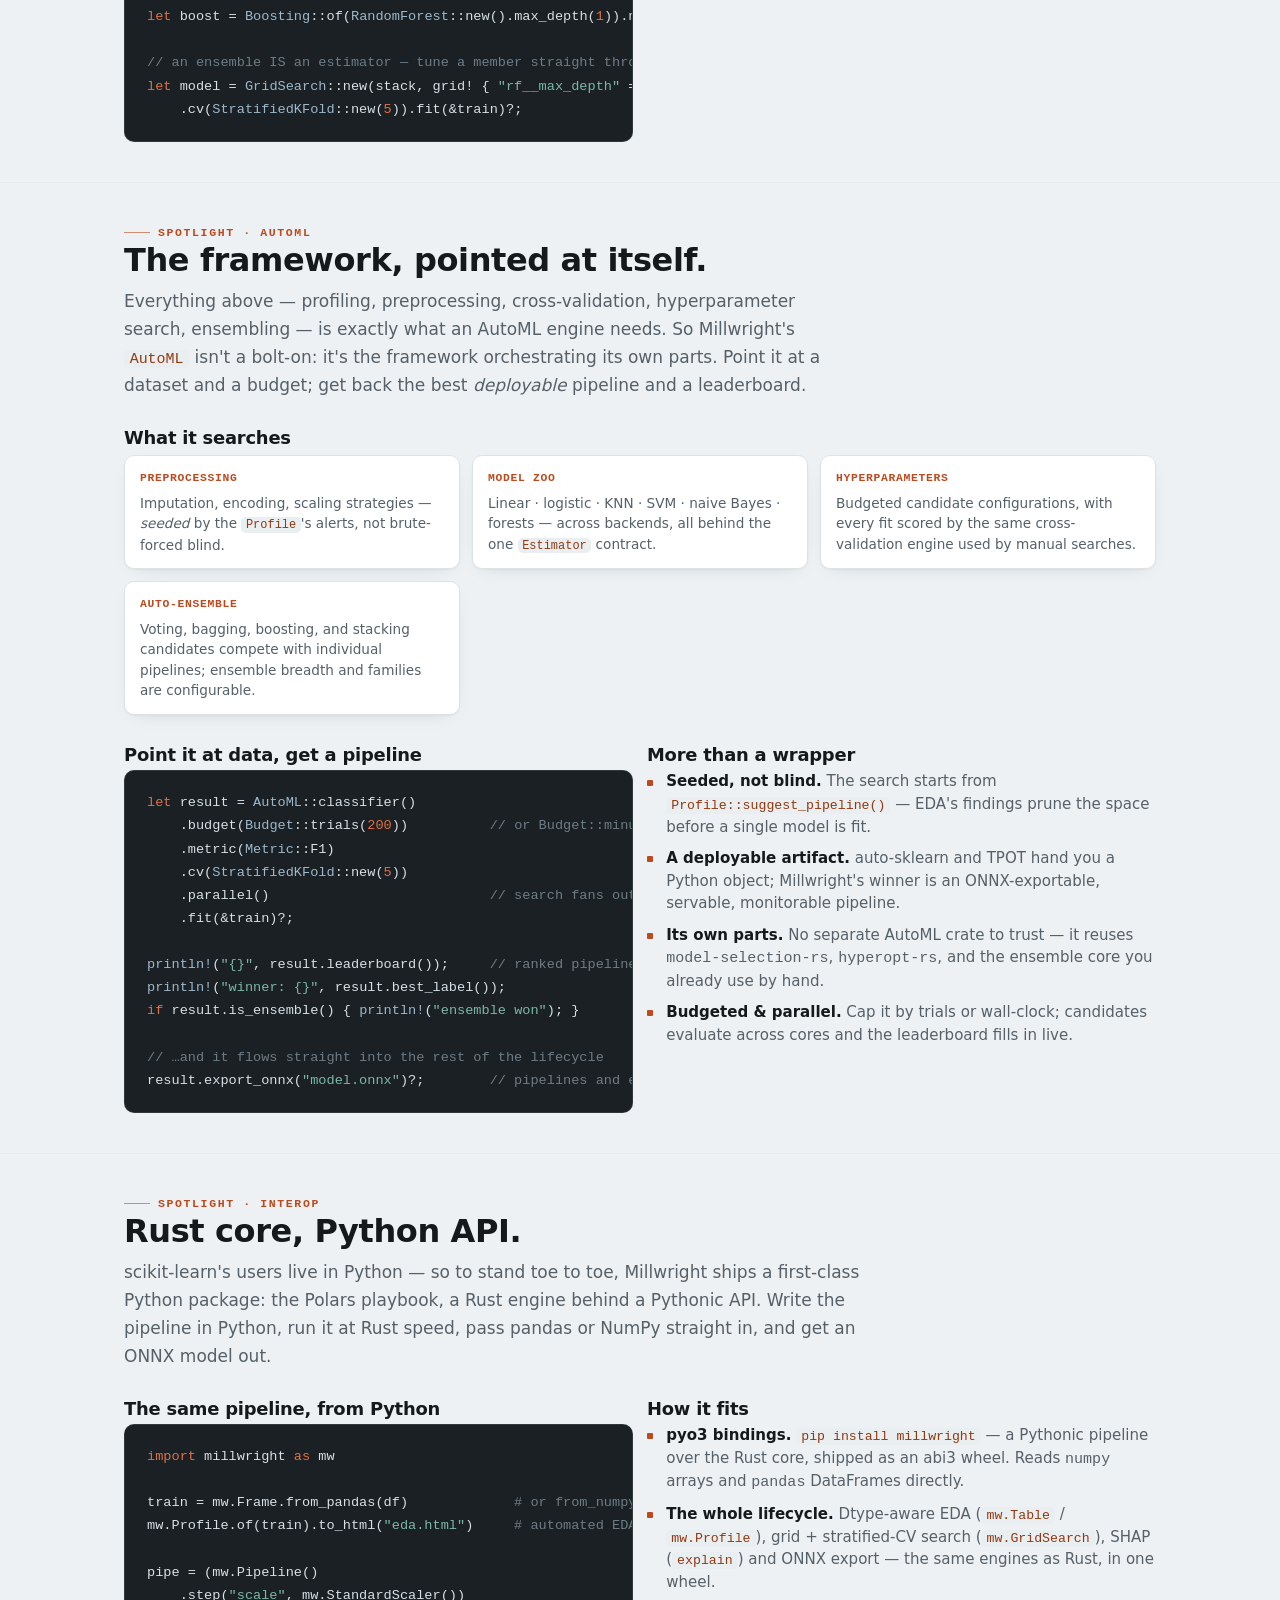
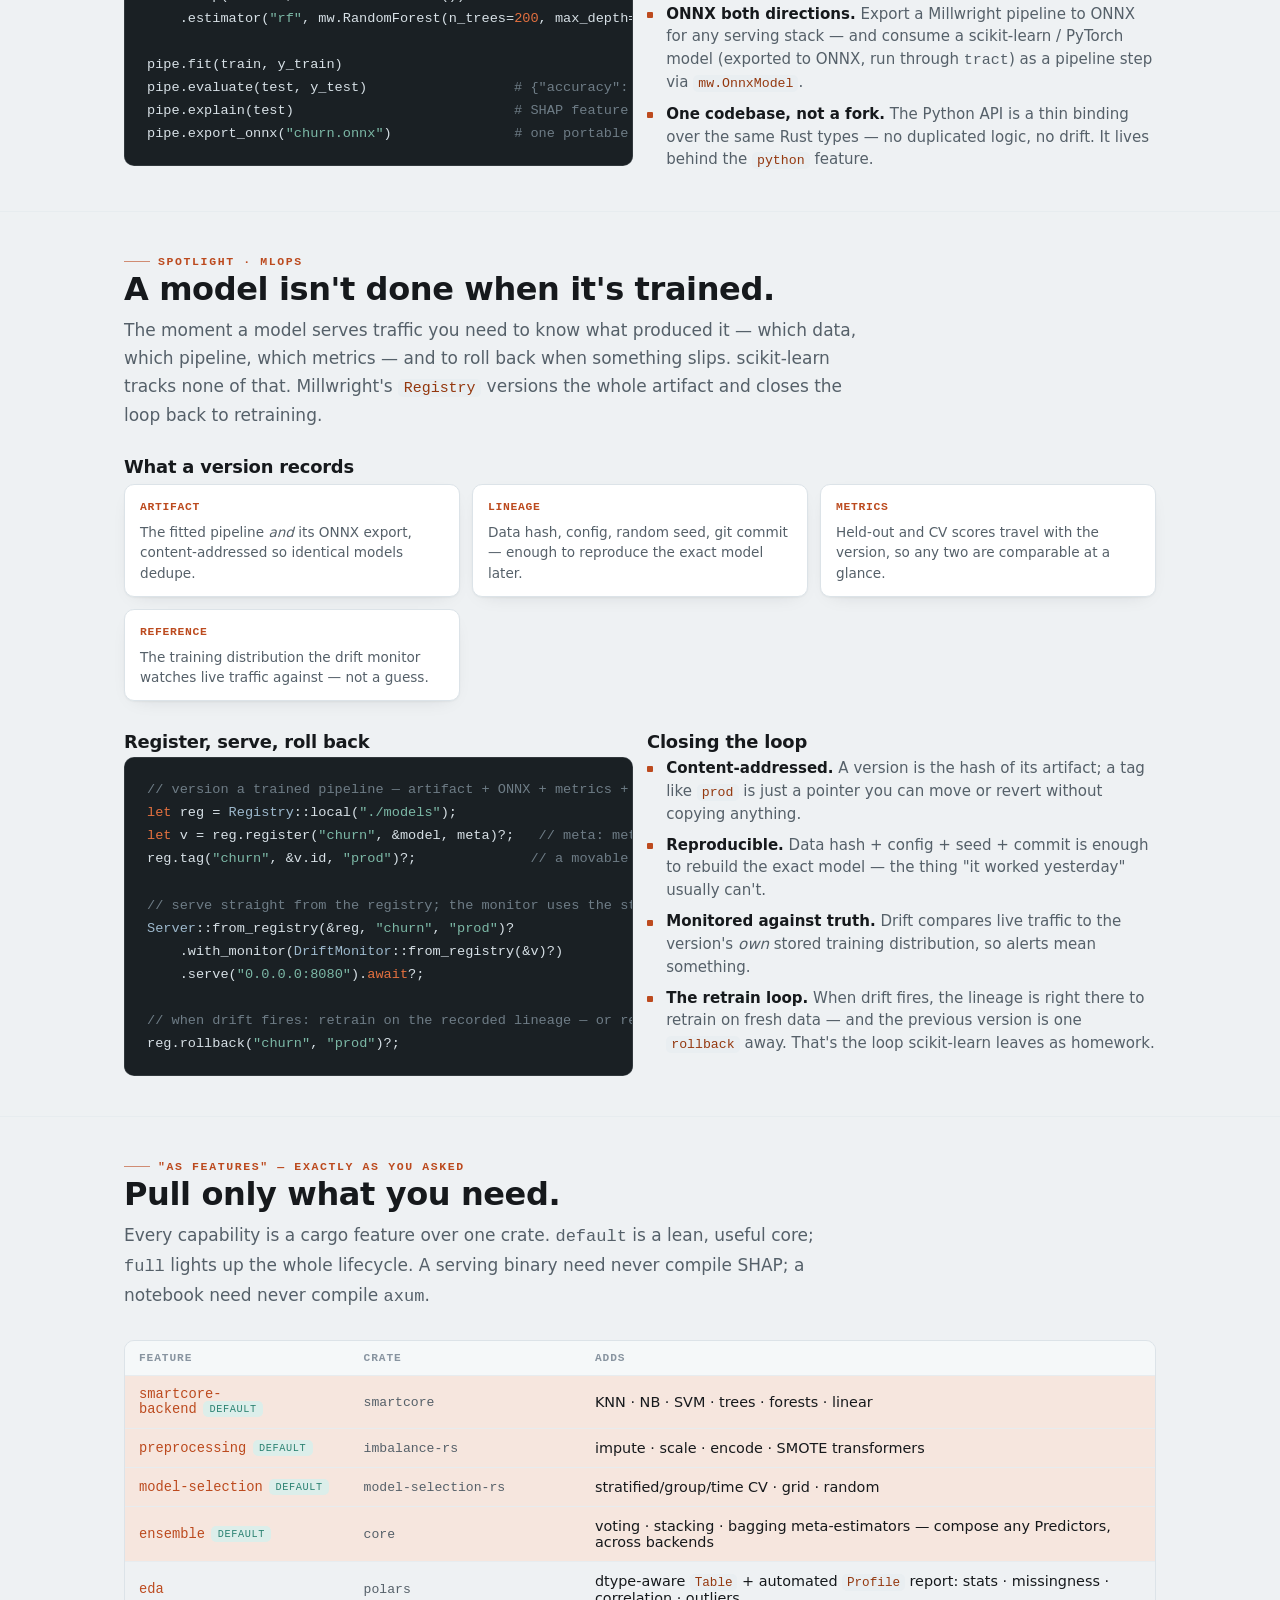
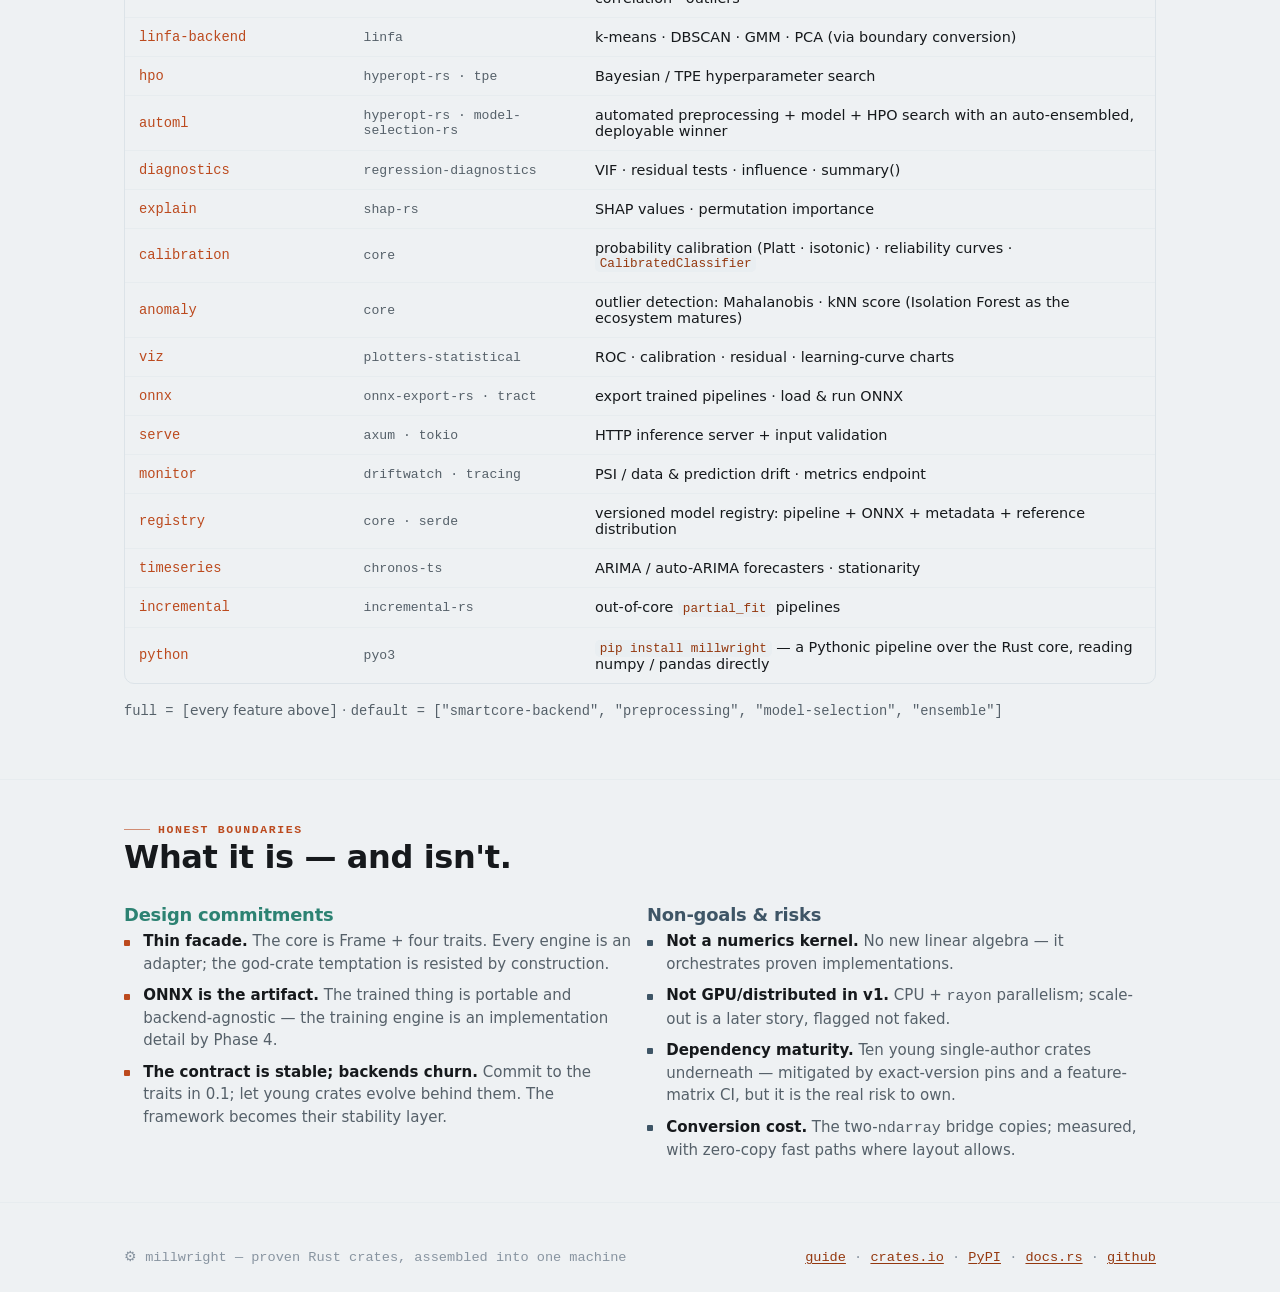
==== commit 41a68e5c: "Complete AutoML ensemble and ONNX support" ====
--- a/index.html
+++ b/index.html
@@ -545,8 +545,8 @@
       <div class="edagrid">
         <div class="acard"><div class="lab">Preprocessing</div><p>Imputation, encoding, scaling strategies — <em>seeded</em> by the <code class="inl">Profile</code>'s alerts, not brute-forced blind.</p></div>
         <div class="acard"><div class="lab">Model zoo</div><p>Linear · logistic · KNN · SVM · naive Bayes · forests — across backends, all behind the one <code class="inl">Estimator</code> contract.</p></div>
-        <div class="acard"><div class="lab">Hyperparameters</div><p>TPE / Bayesian search per candidate (<span class="mono">hyperopt-rs</span>), every fit scored by the CV engine.</p></div>
-        <div class="acard"><div class="lab">Auto-ensemble</div><p>Stack the top-<em>k</em> candidates into a final blend — the auto-sklearn move, using the ensemble core.</p></div>
+        <div class="acard"><div class="lab">Hyperparameters</div><p>Budgeted candidate configurations, with every fit scored by the same cross-validation engine used by manual searches.</p></div>
+        <div class="acard"><div class="lab">Auto-ensemble</div><p>Voting, bagging, boosting, and stacking candidates compete with individual pipelines; ensemble breadth and families are configurable.</p></div>
       </div>
 
       <div class="grid2">
@@ -559,12 +559,12 @@
     .parallel()                           <span class="c">// search fans out over rayon</span>
     .fit(&amp;train)?;
 
-<span class="f">println!</span>(<span class="s">"{}"</span>, result.leaderboard());     <span class="c">// ranked pipelines + scores</span>
-<span class="k">let</span> best = result.best_pipeline();         <span class="c">// the winning Pipeline (if not an ensemble)</span>
+<span class="f">println!</span>(<span class="s">"{}"</span>, result.leaderboard());     <span class="c">// ranked pipelines, ensembles + failures</span>
+<span class="f">println!</span>(<span class="s">"winner: {}"</span>, result.best_label());
+<span class="k">if</span> result.is_ensemble() { <span class="f">println!</span>(<span class="s">"ensemble won"</span>); }
 
 <span class="c">// …and it flows straight into the rest of the lifecycle</span>
-best.explain(<span class="f">Explainer</span>::kernel(), &amp;test)?;
-best.export_onnx(<span class="s">"model.onnx"</span>)?;          <span class="c">// deployable — unlike a TPOT object</span></pre>
+result.export_onnx(<span class="s">"model.onnx"</span>)?;        <span class="c">// pipelines and ensembles both deploy</span></pre>
         </div>
         <div>
           <h3>More than a wrapper</h3>
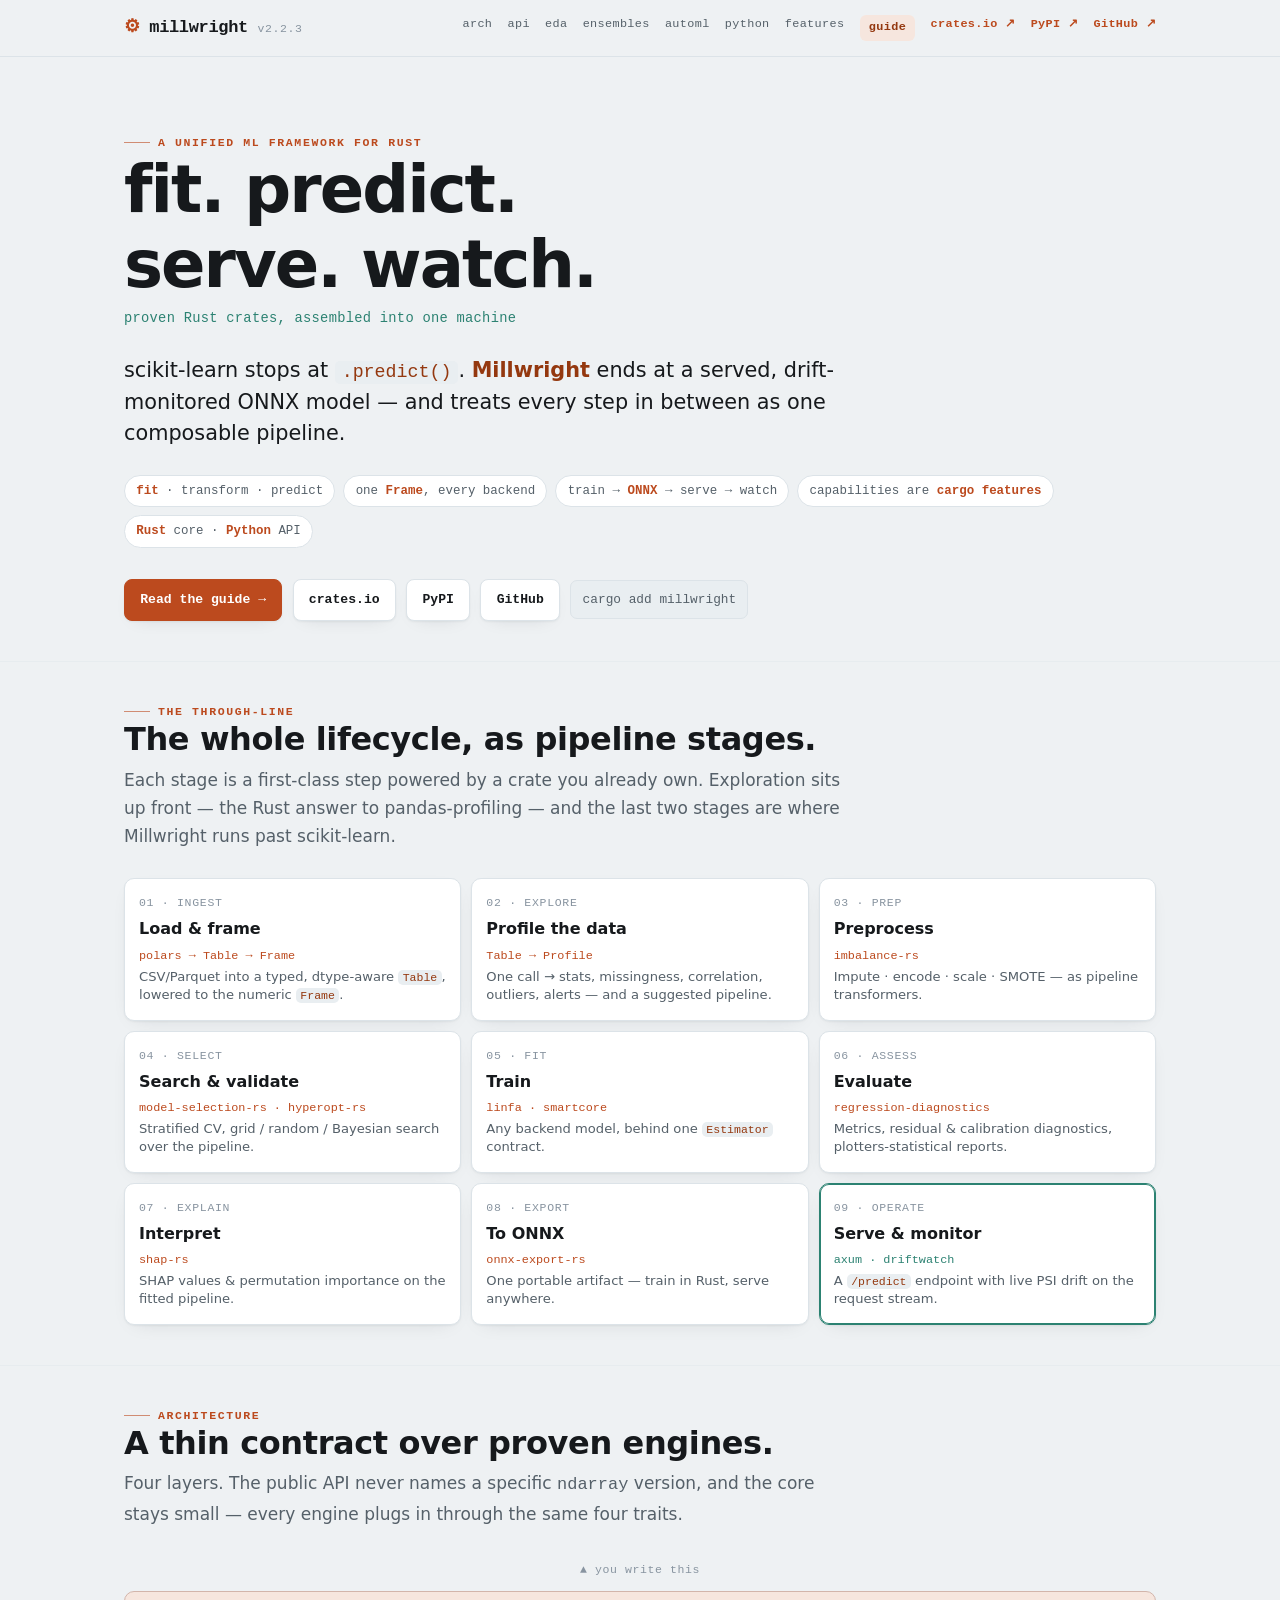
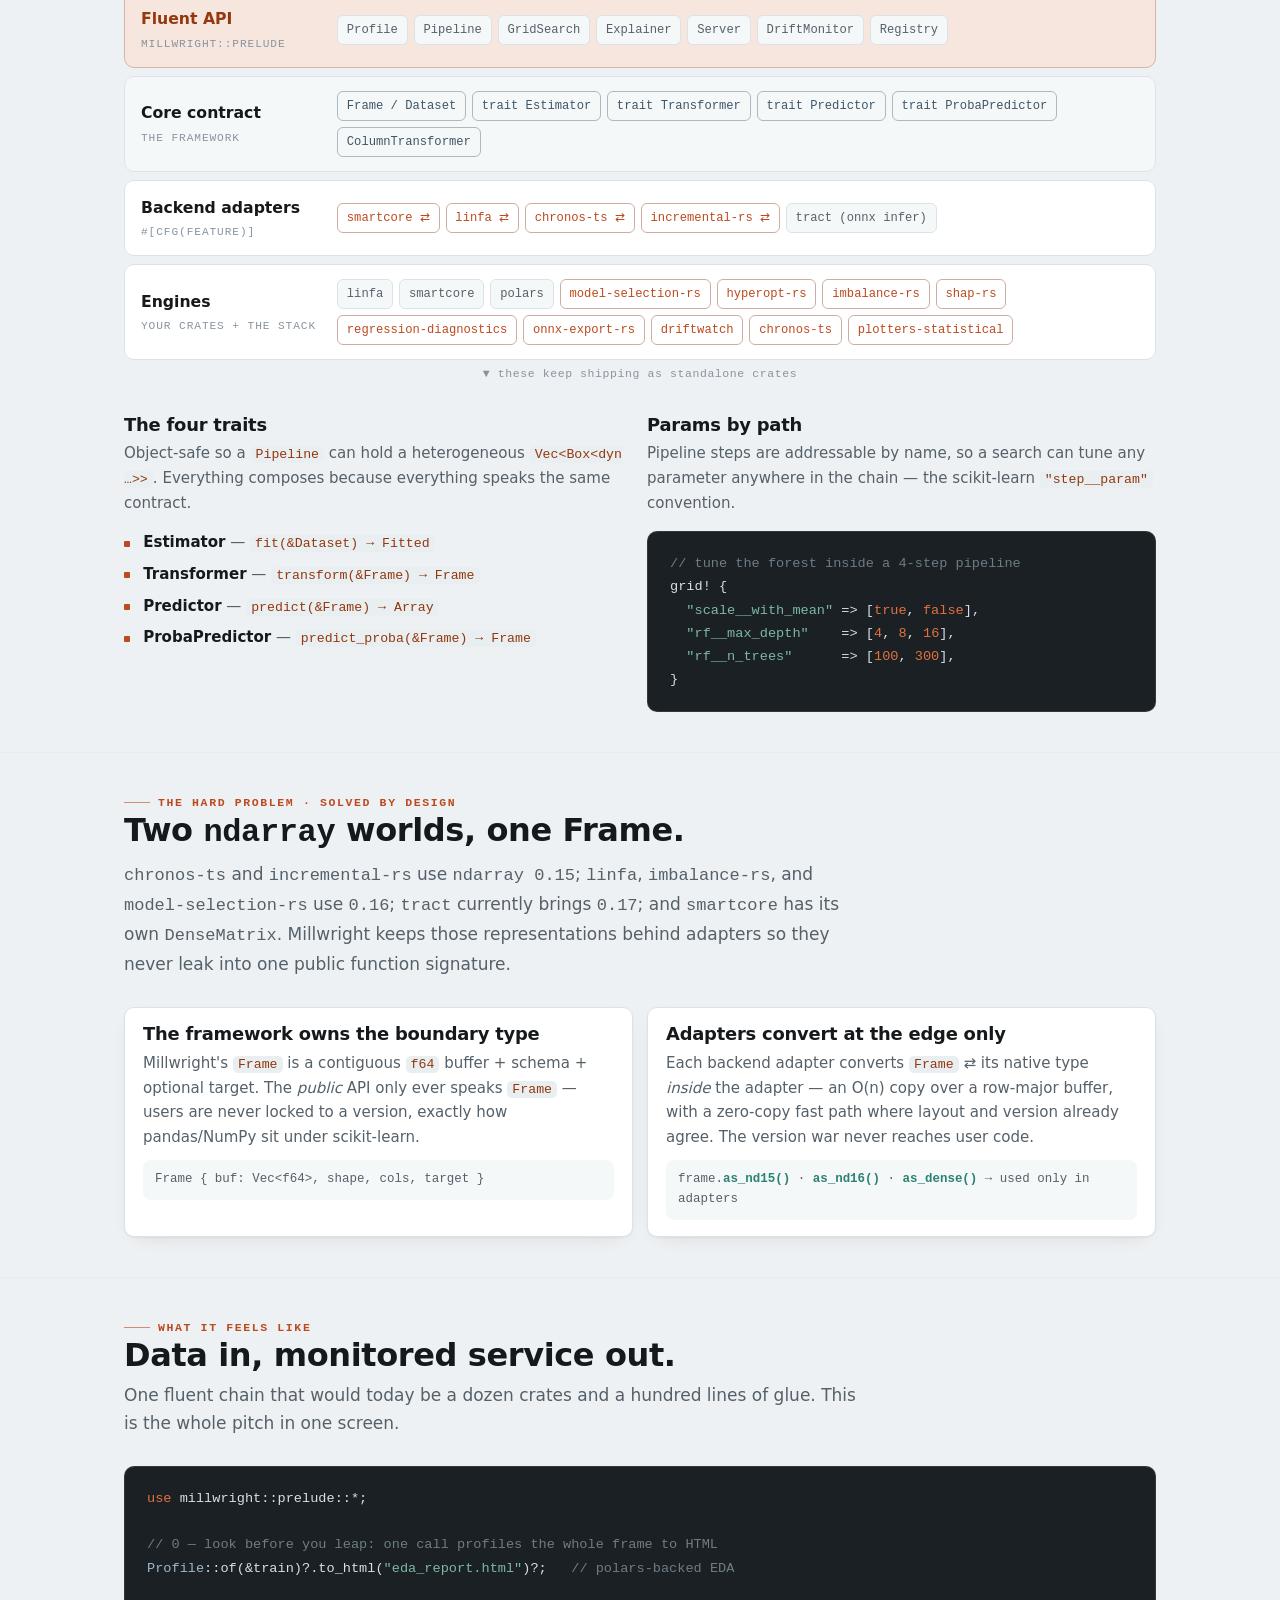
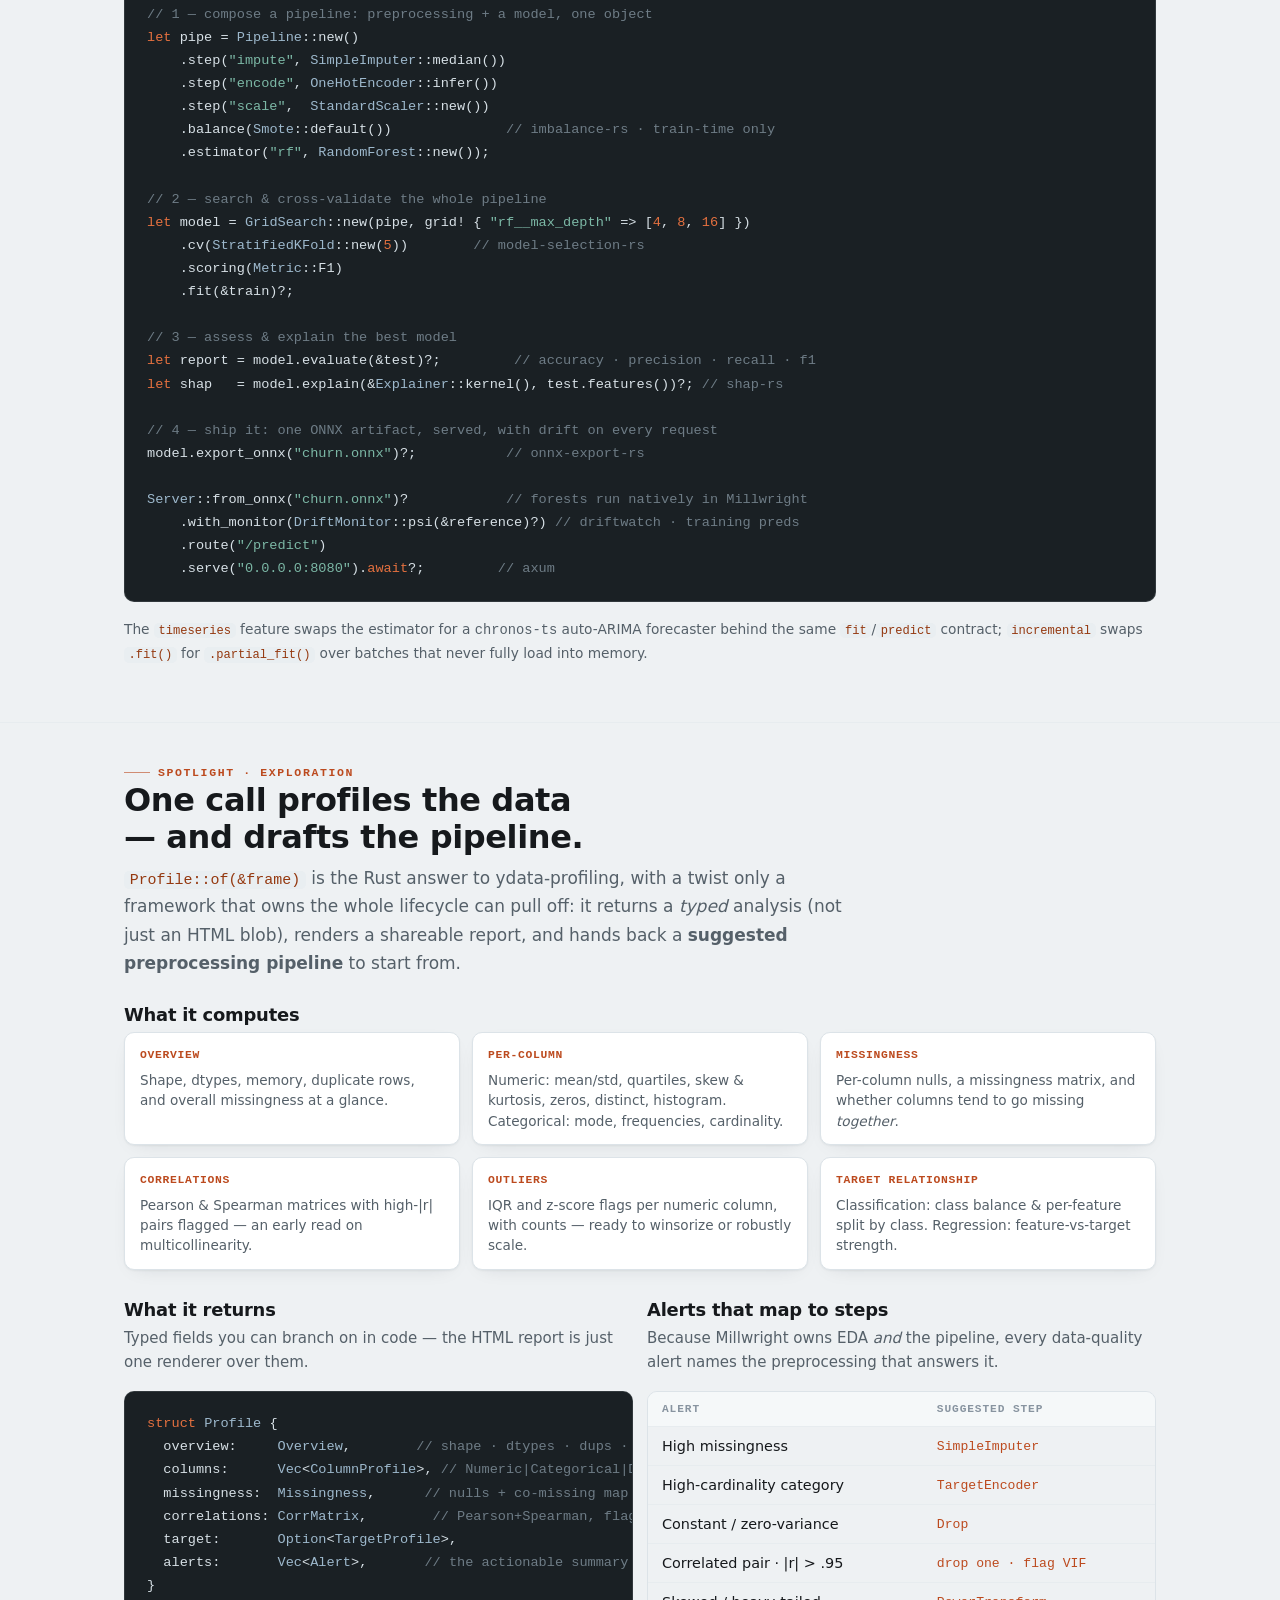
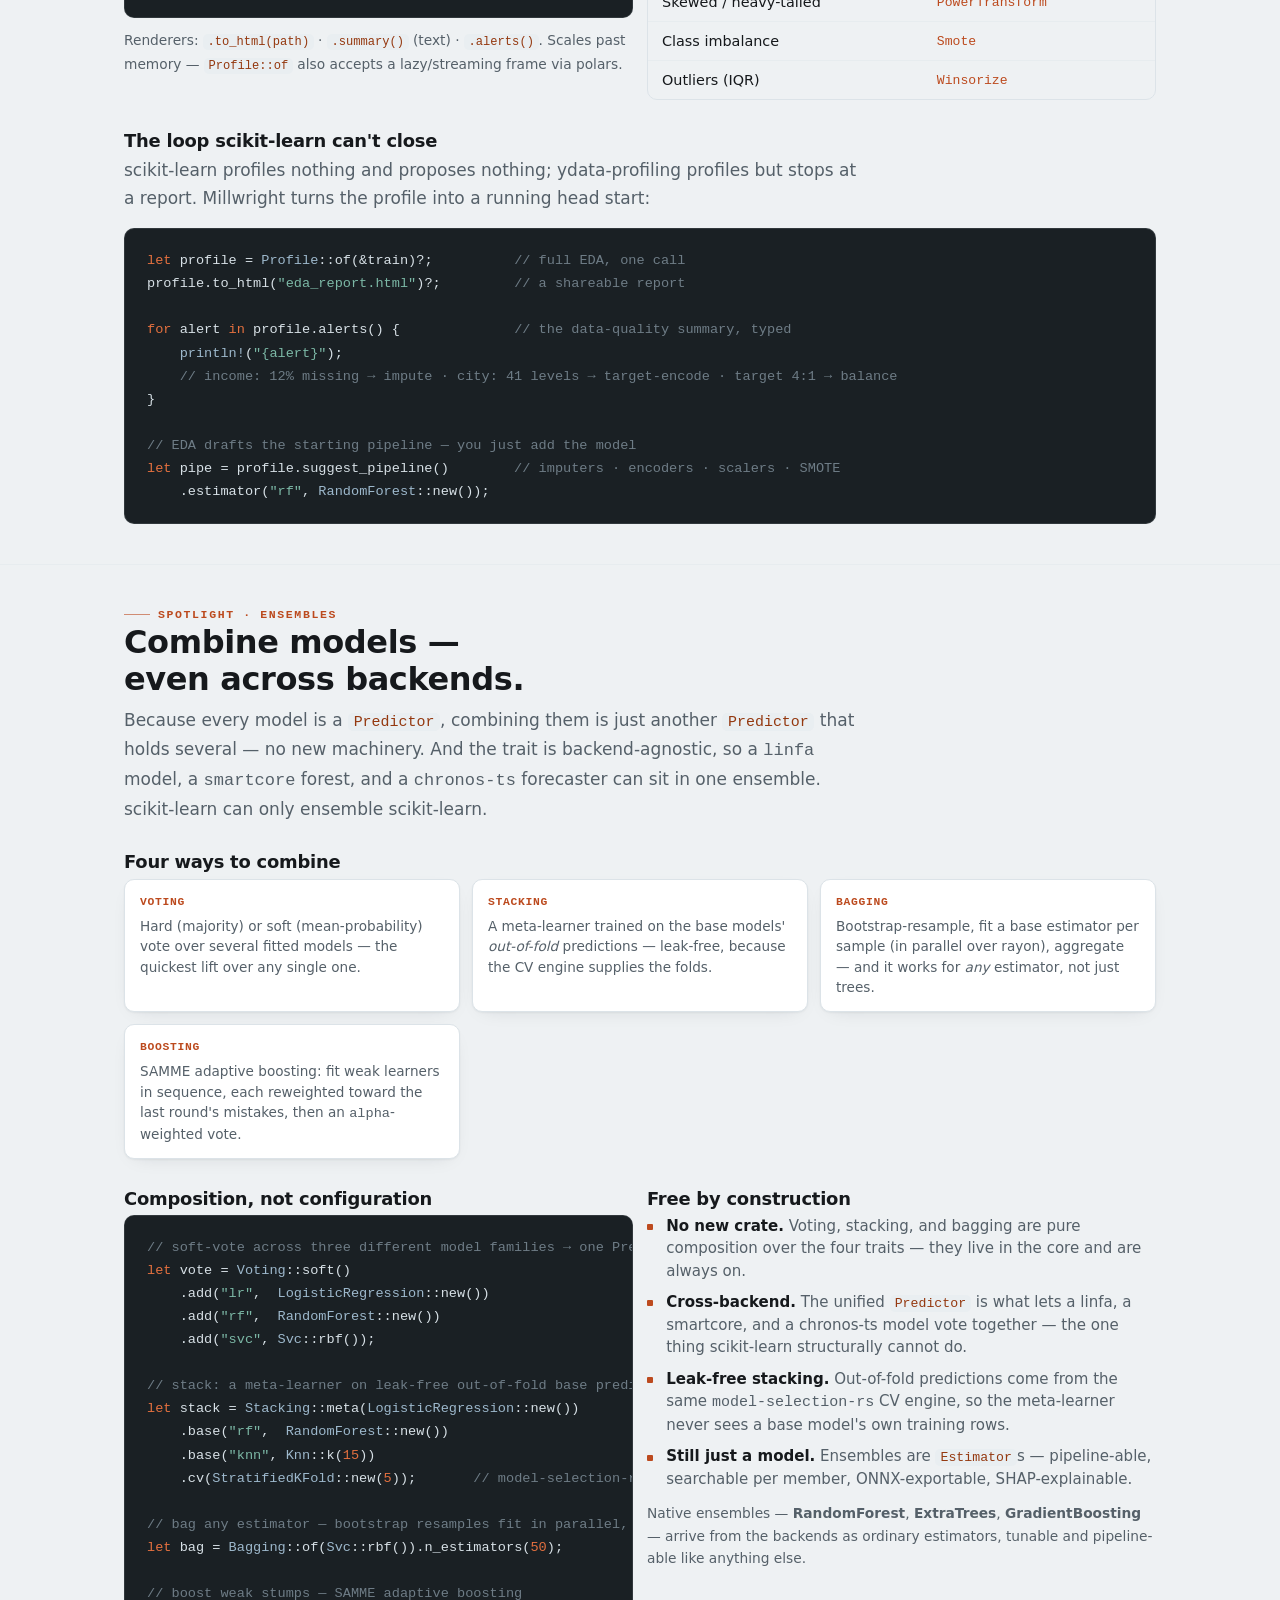
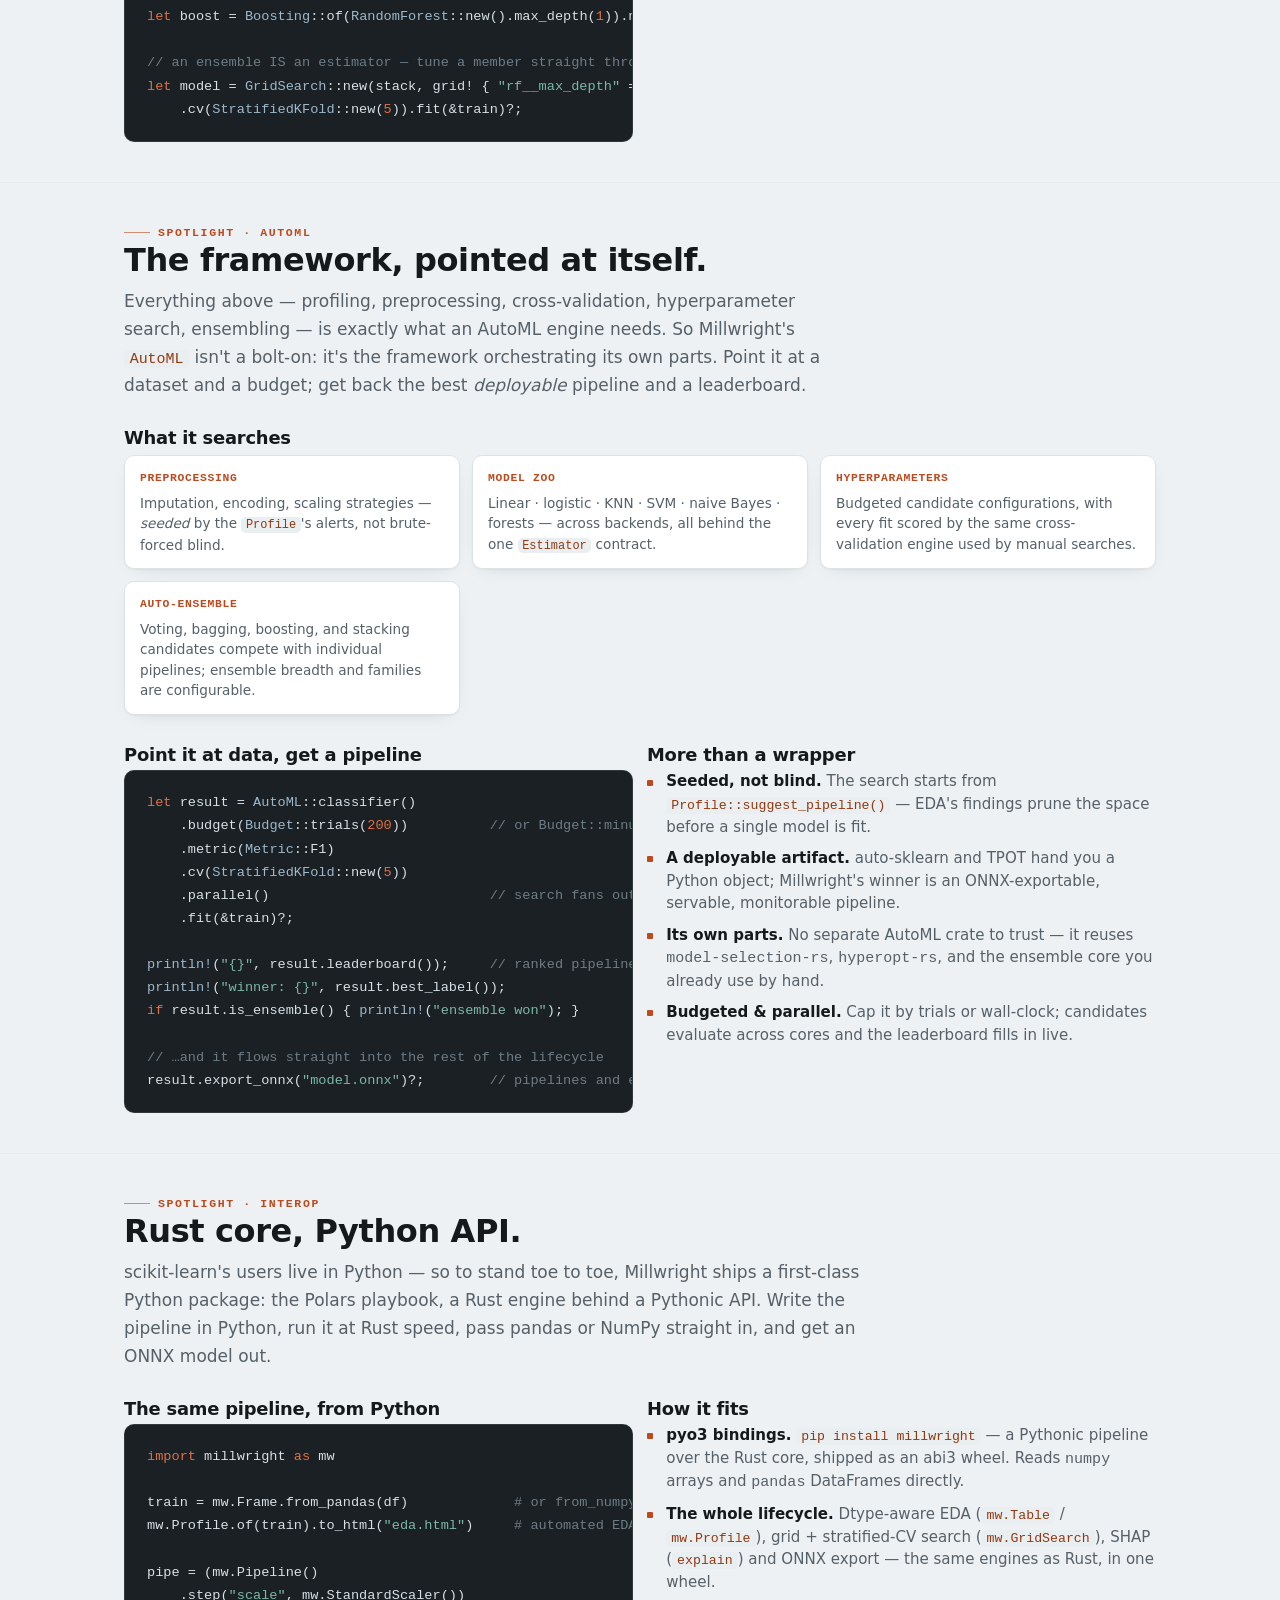
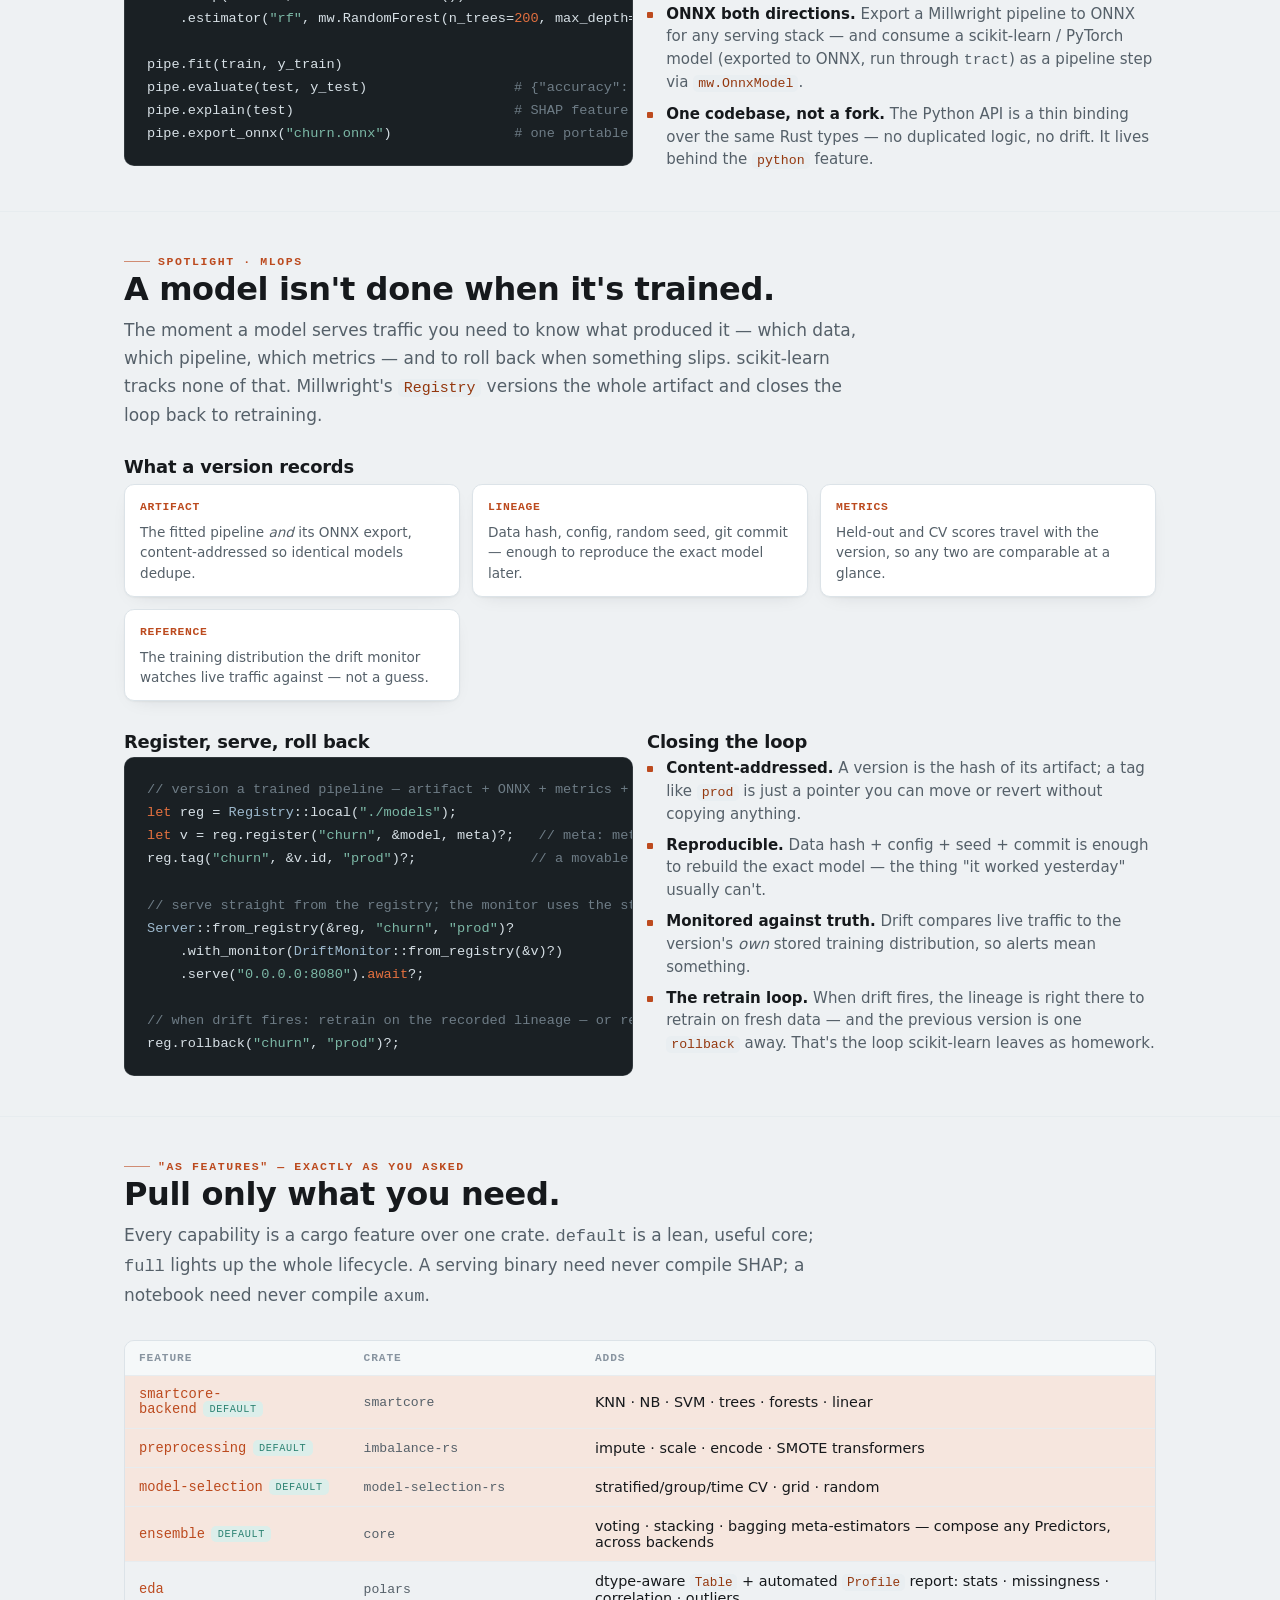
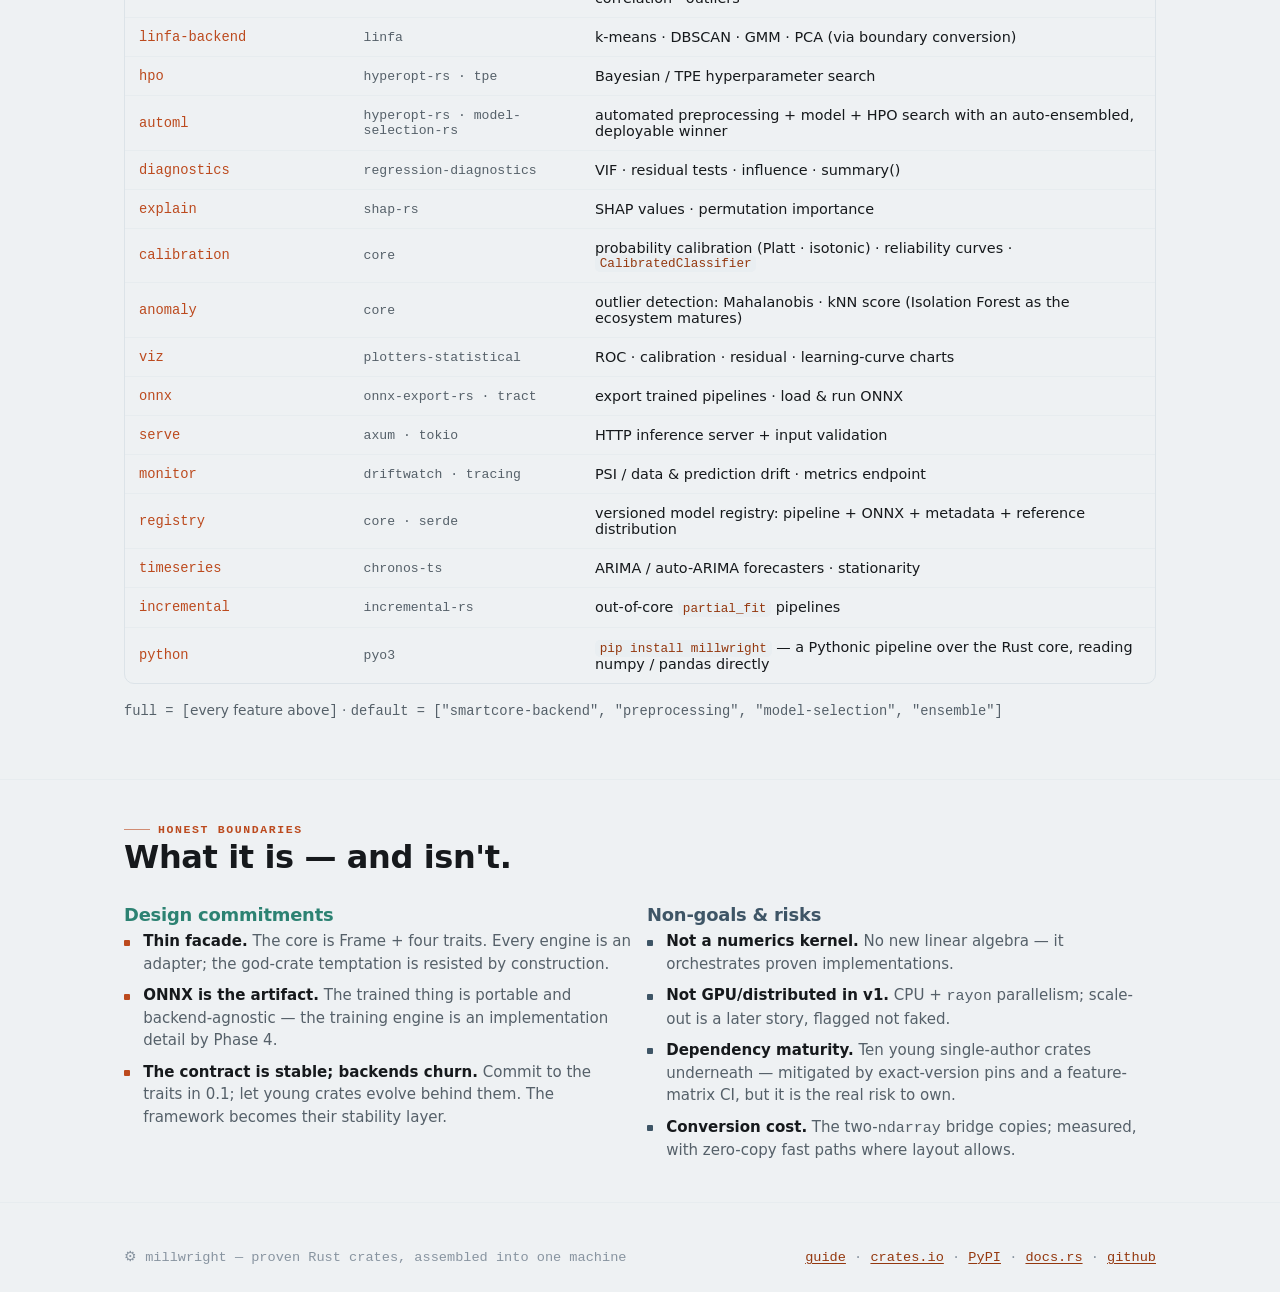
==== commit 2358124d: "Harden AutoML diagnostics and prepare 2.2.3" ====
--- a/index.html
+++ b/index.html
@@ -216,7 +216,7 @@
 
 </head><body><header class="top">
   <div class="wrap">
-    <div class="brand"><span class="mark">⚙</span>millwright<span class="ver">v2.2.2</span></div>
+    <div class="brand"><span class="mark">⚙</span>millwright<span class="ver">v2.2.3</span></div>
     <nav>
       <a href="#arch">arch</a>
       <a href="#api">api</a>
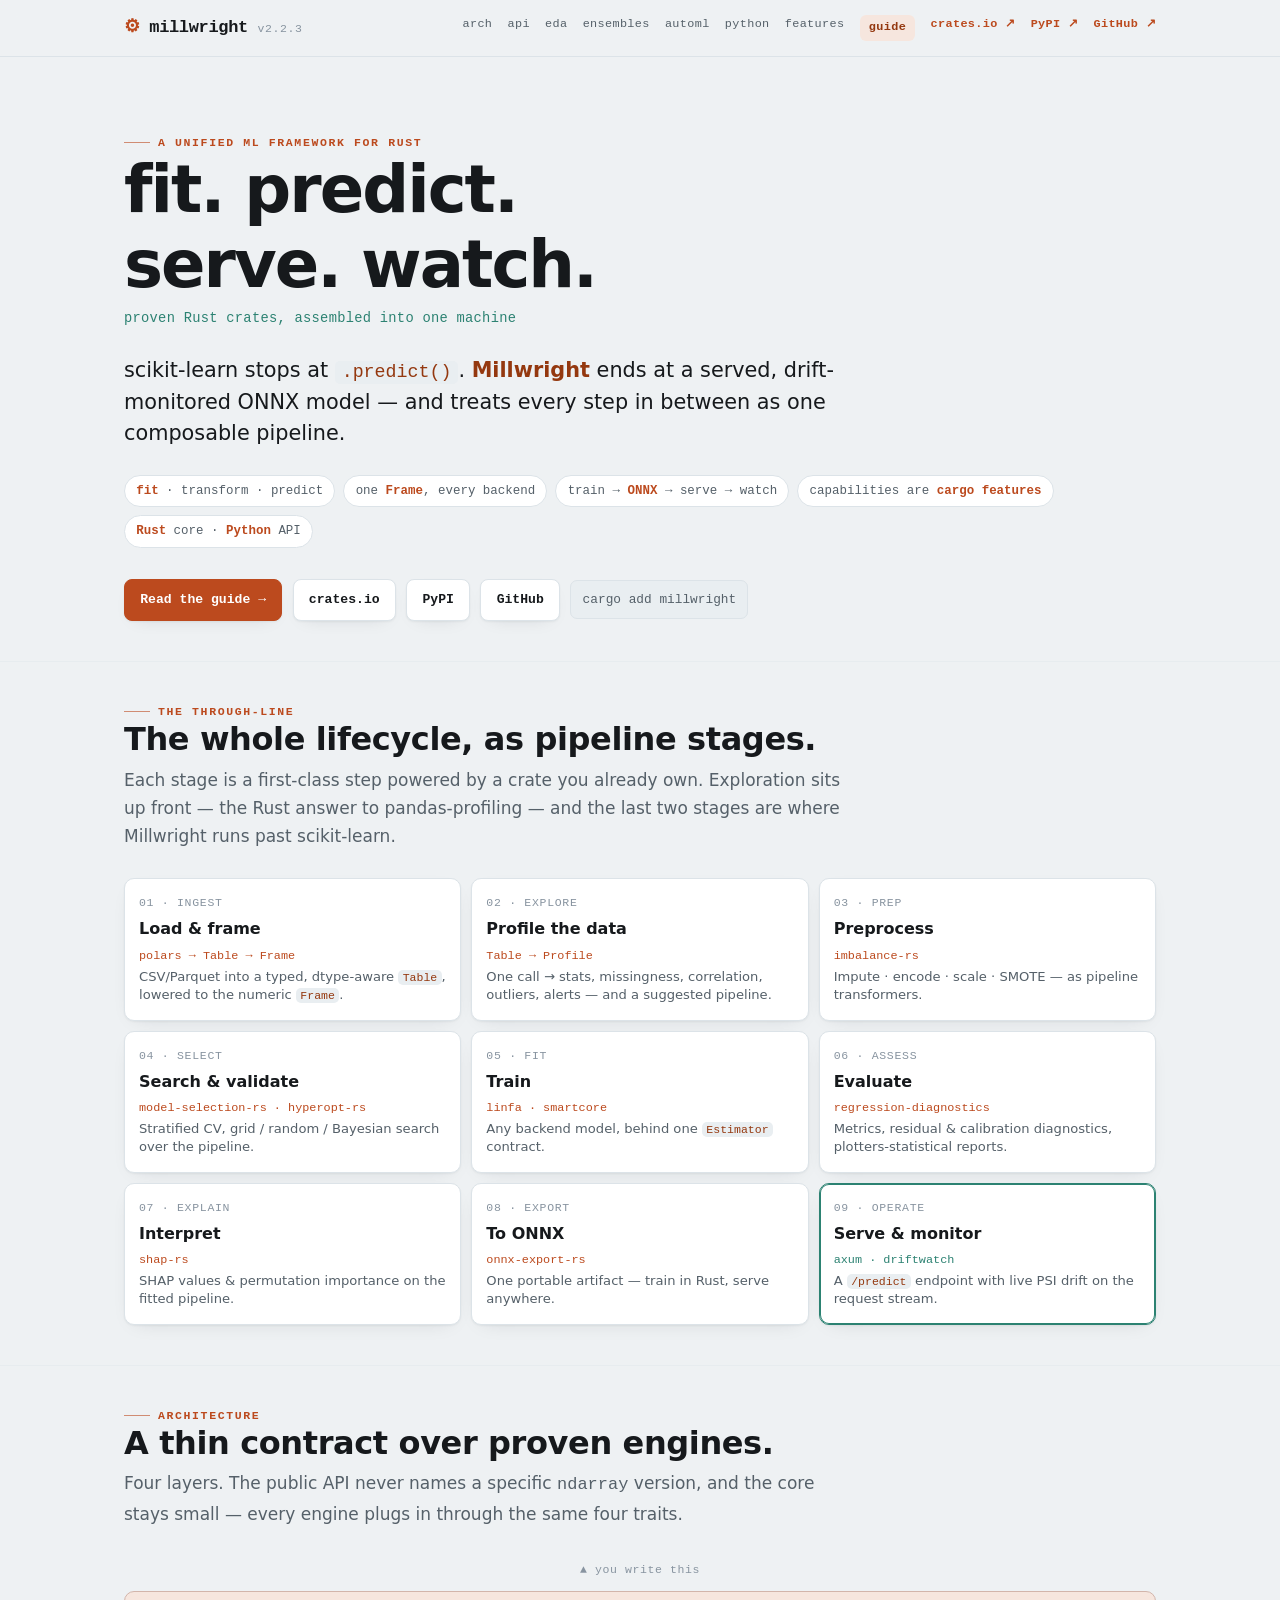
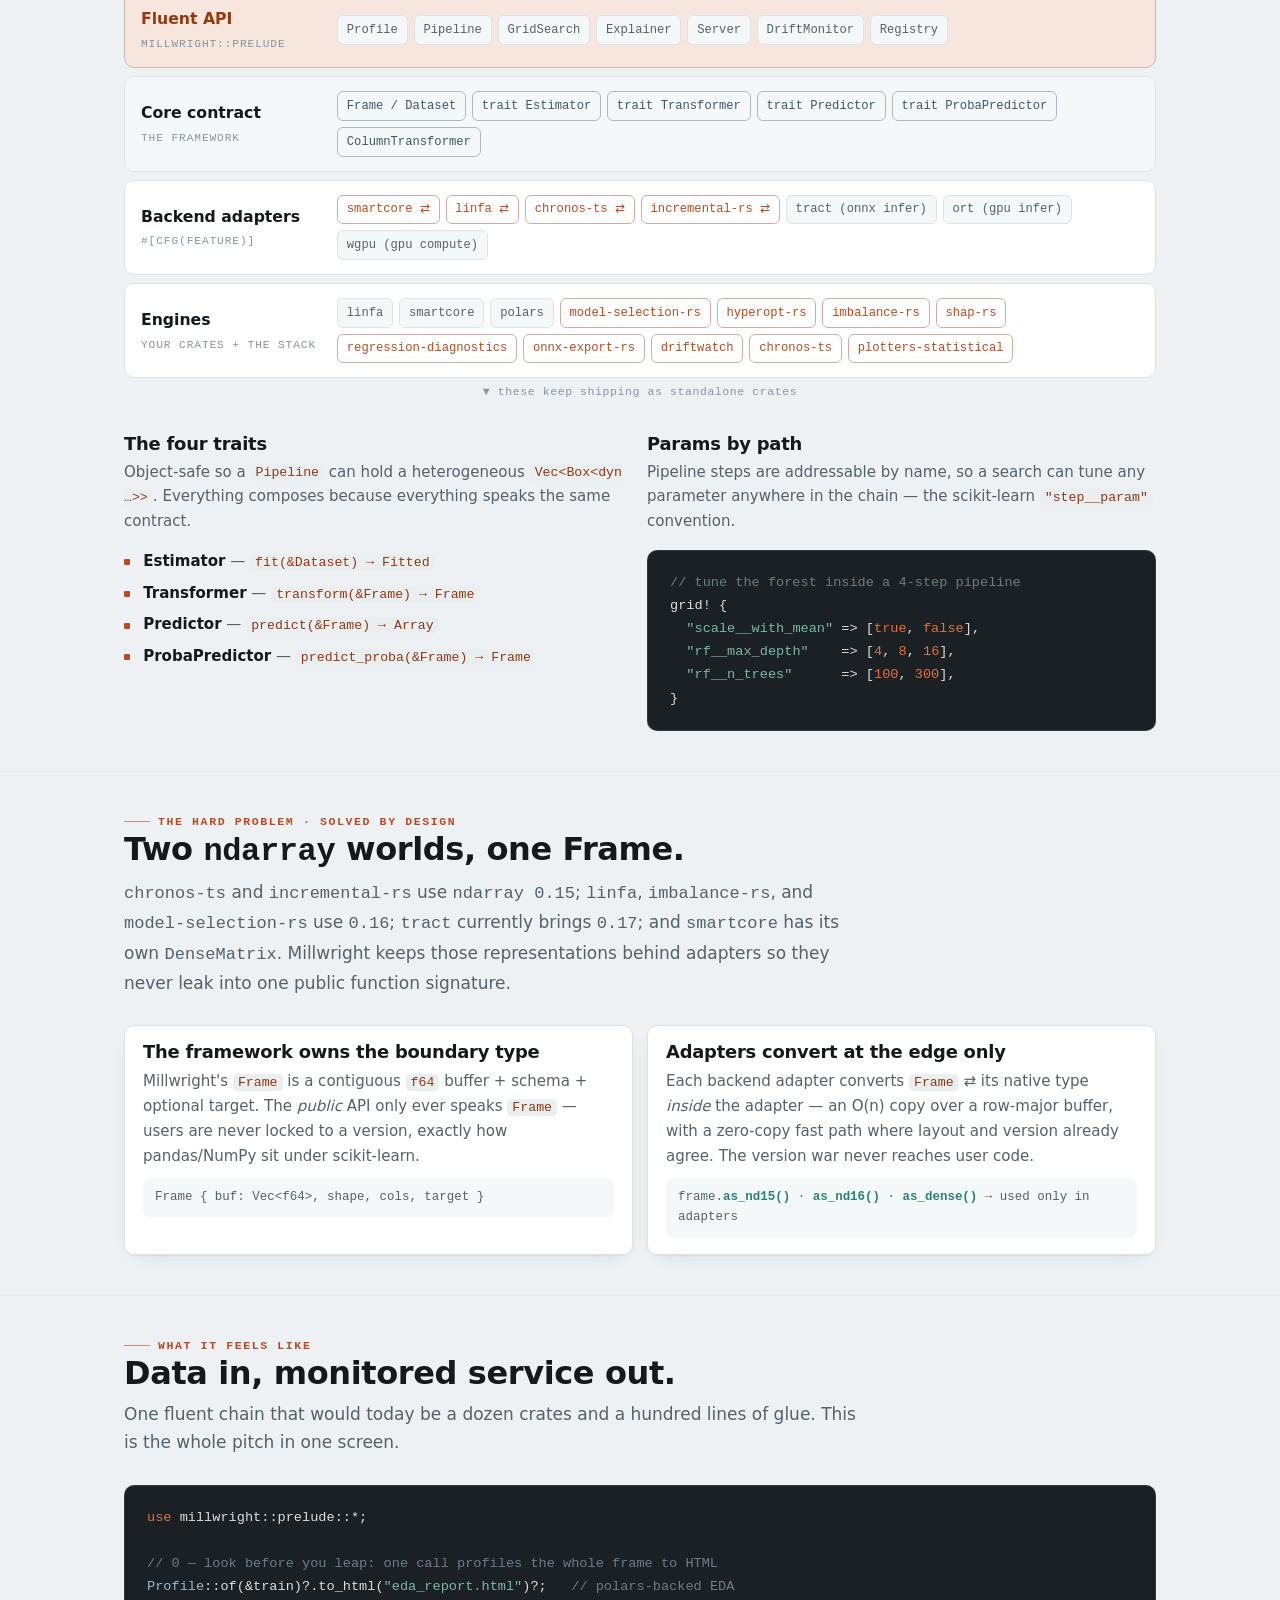
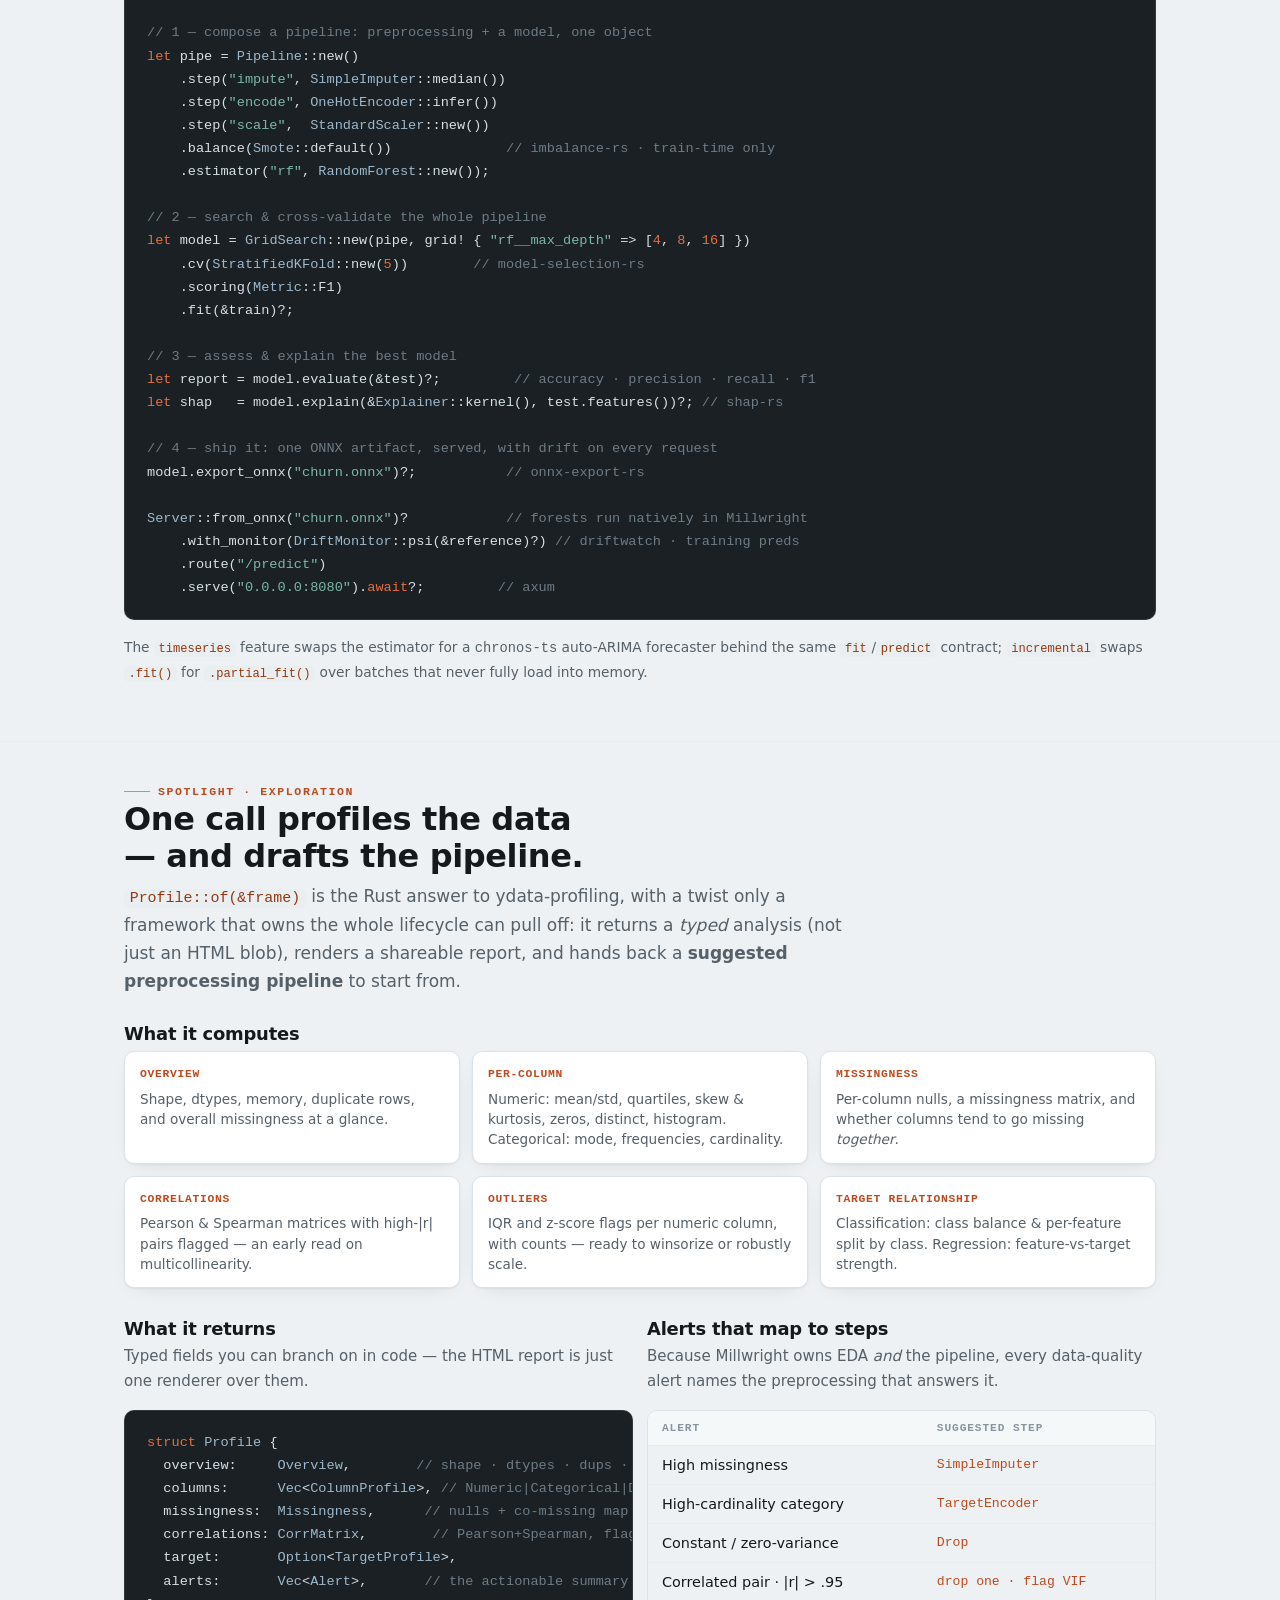
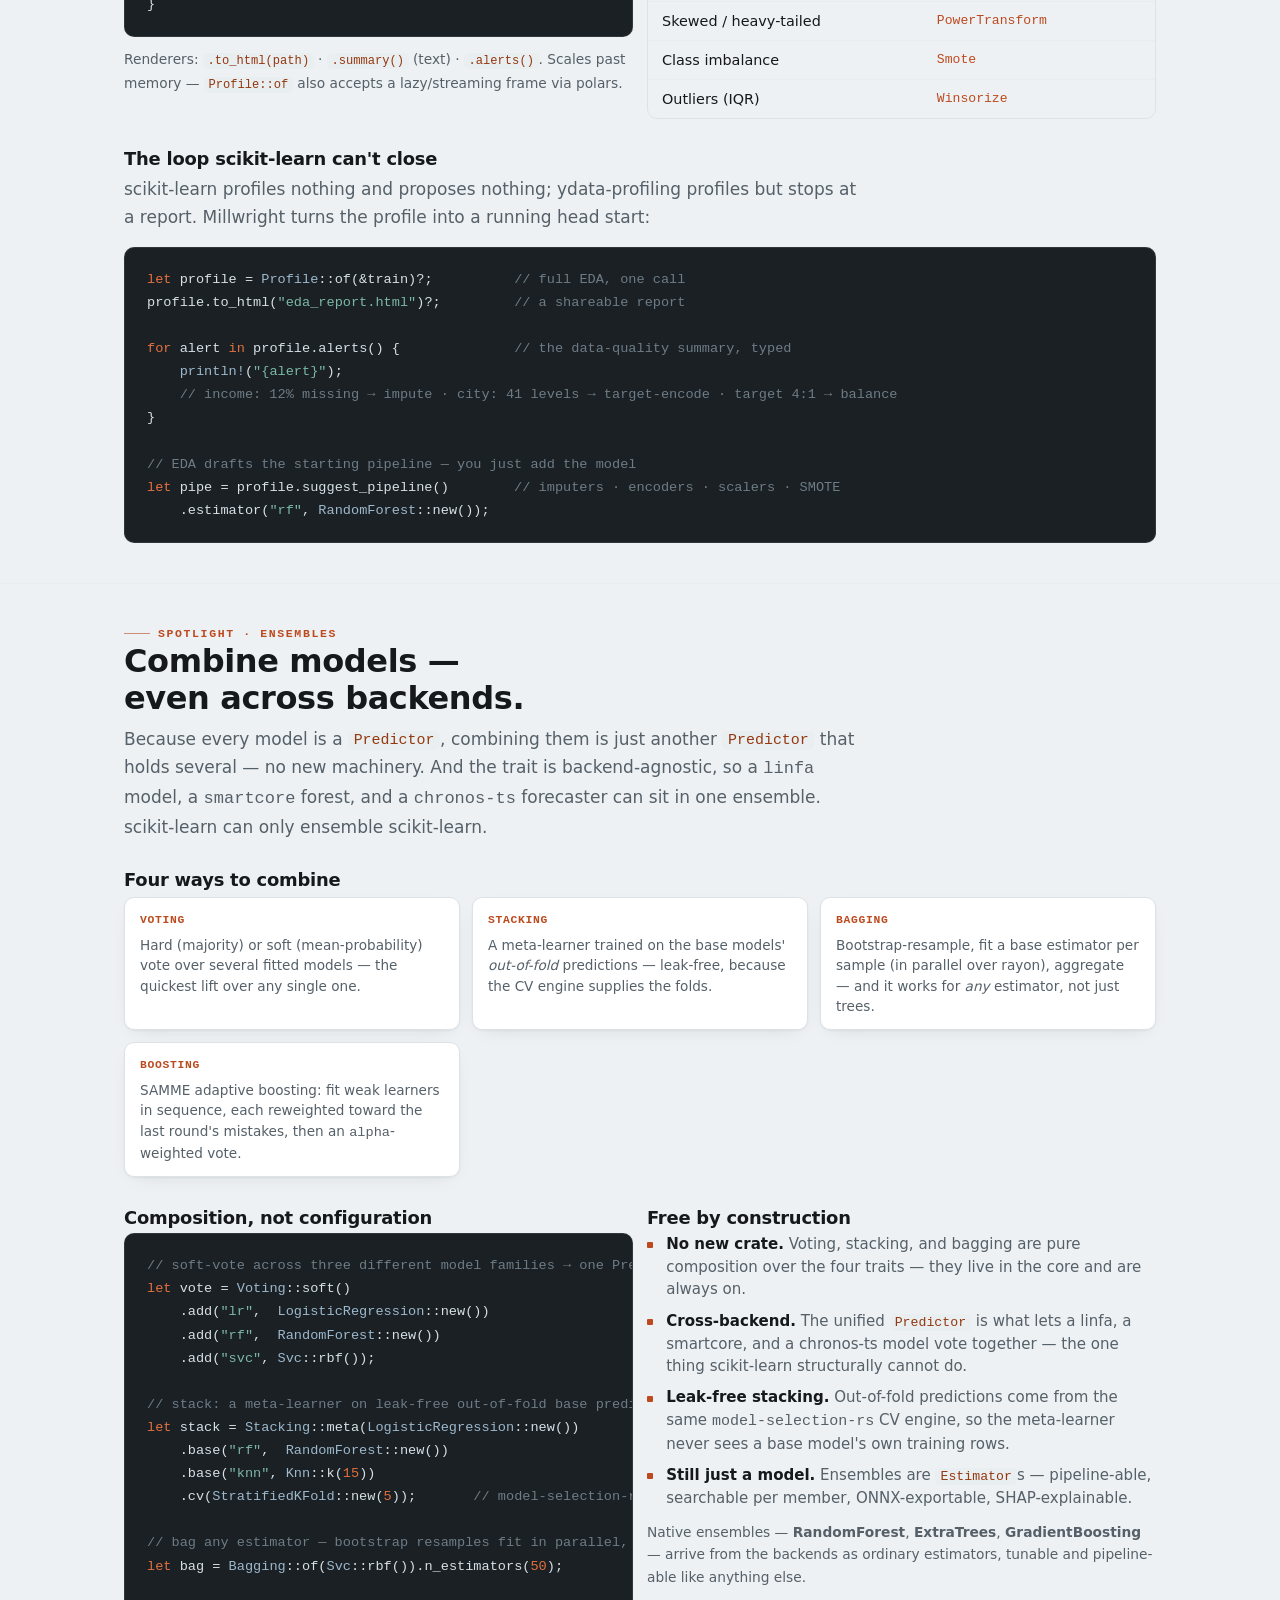
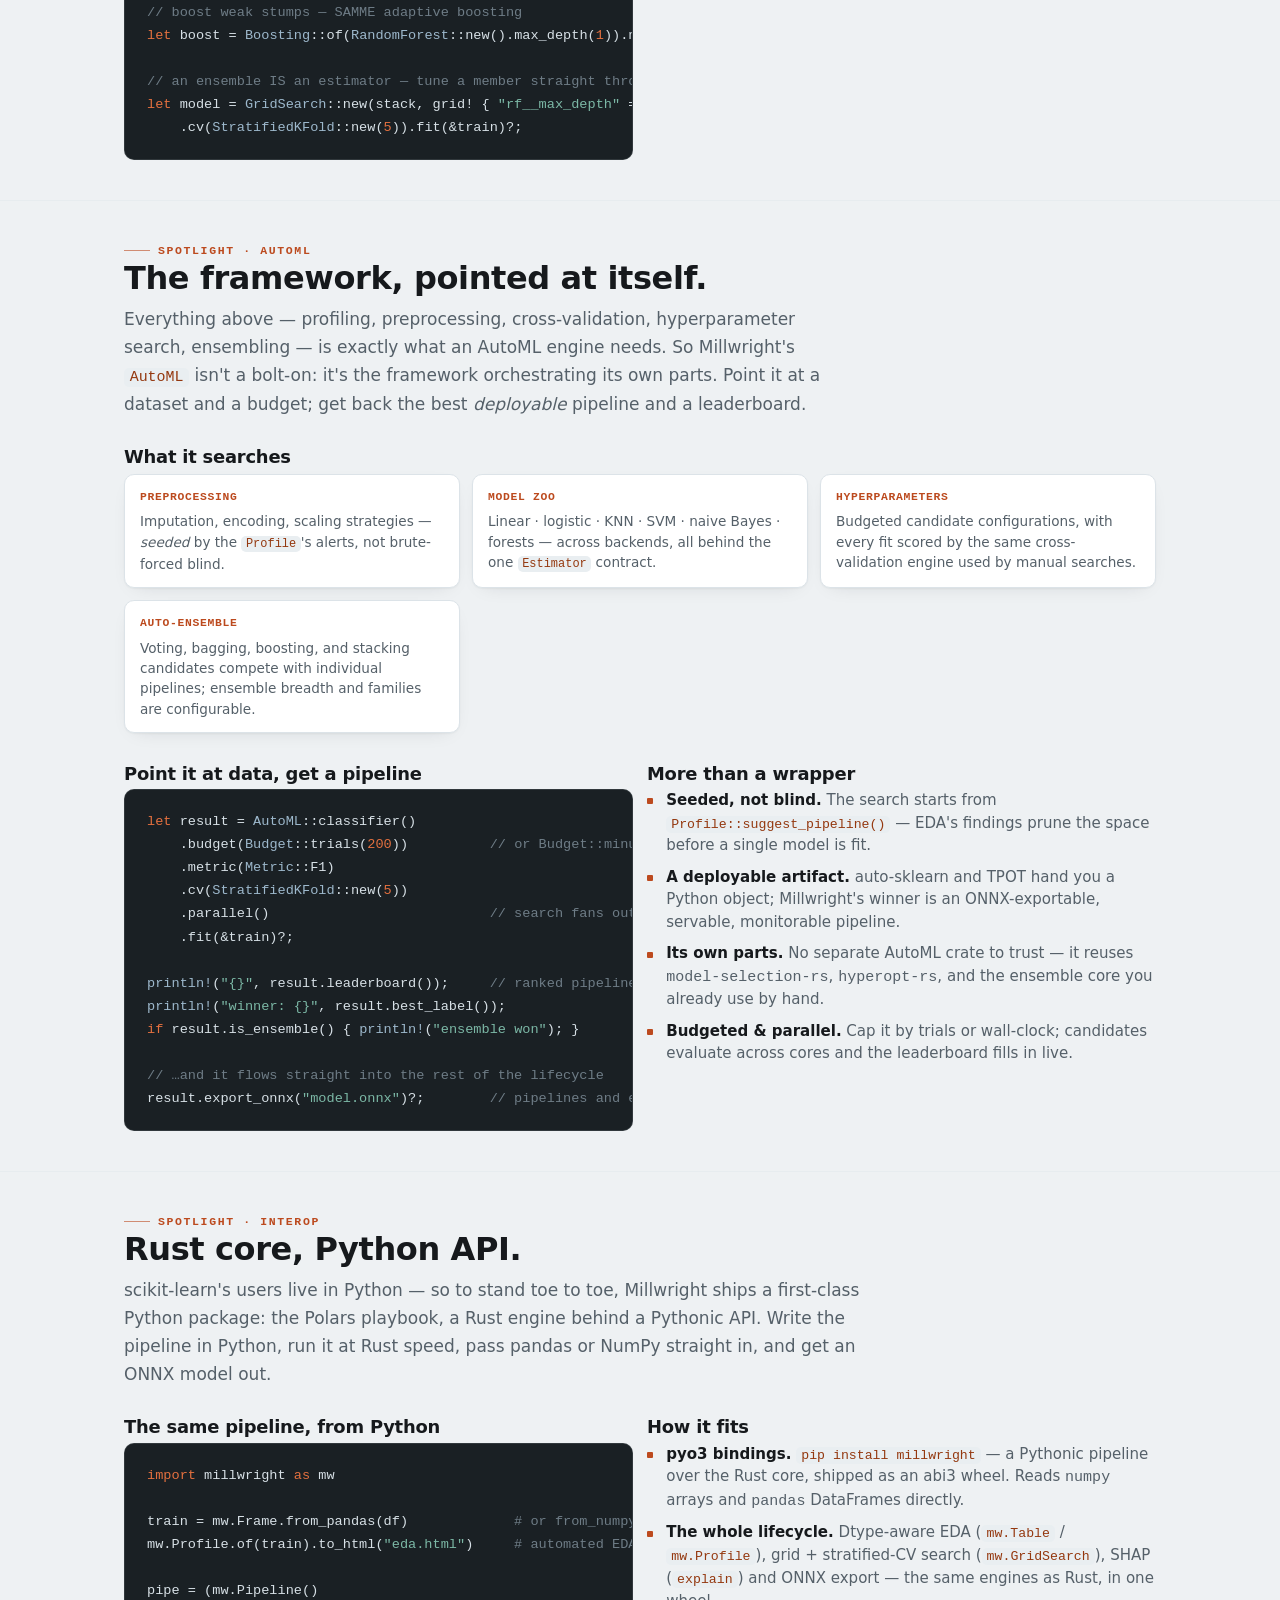
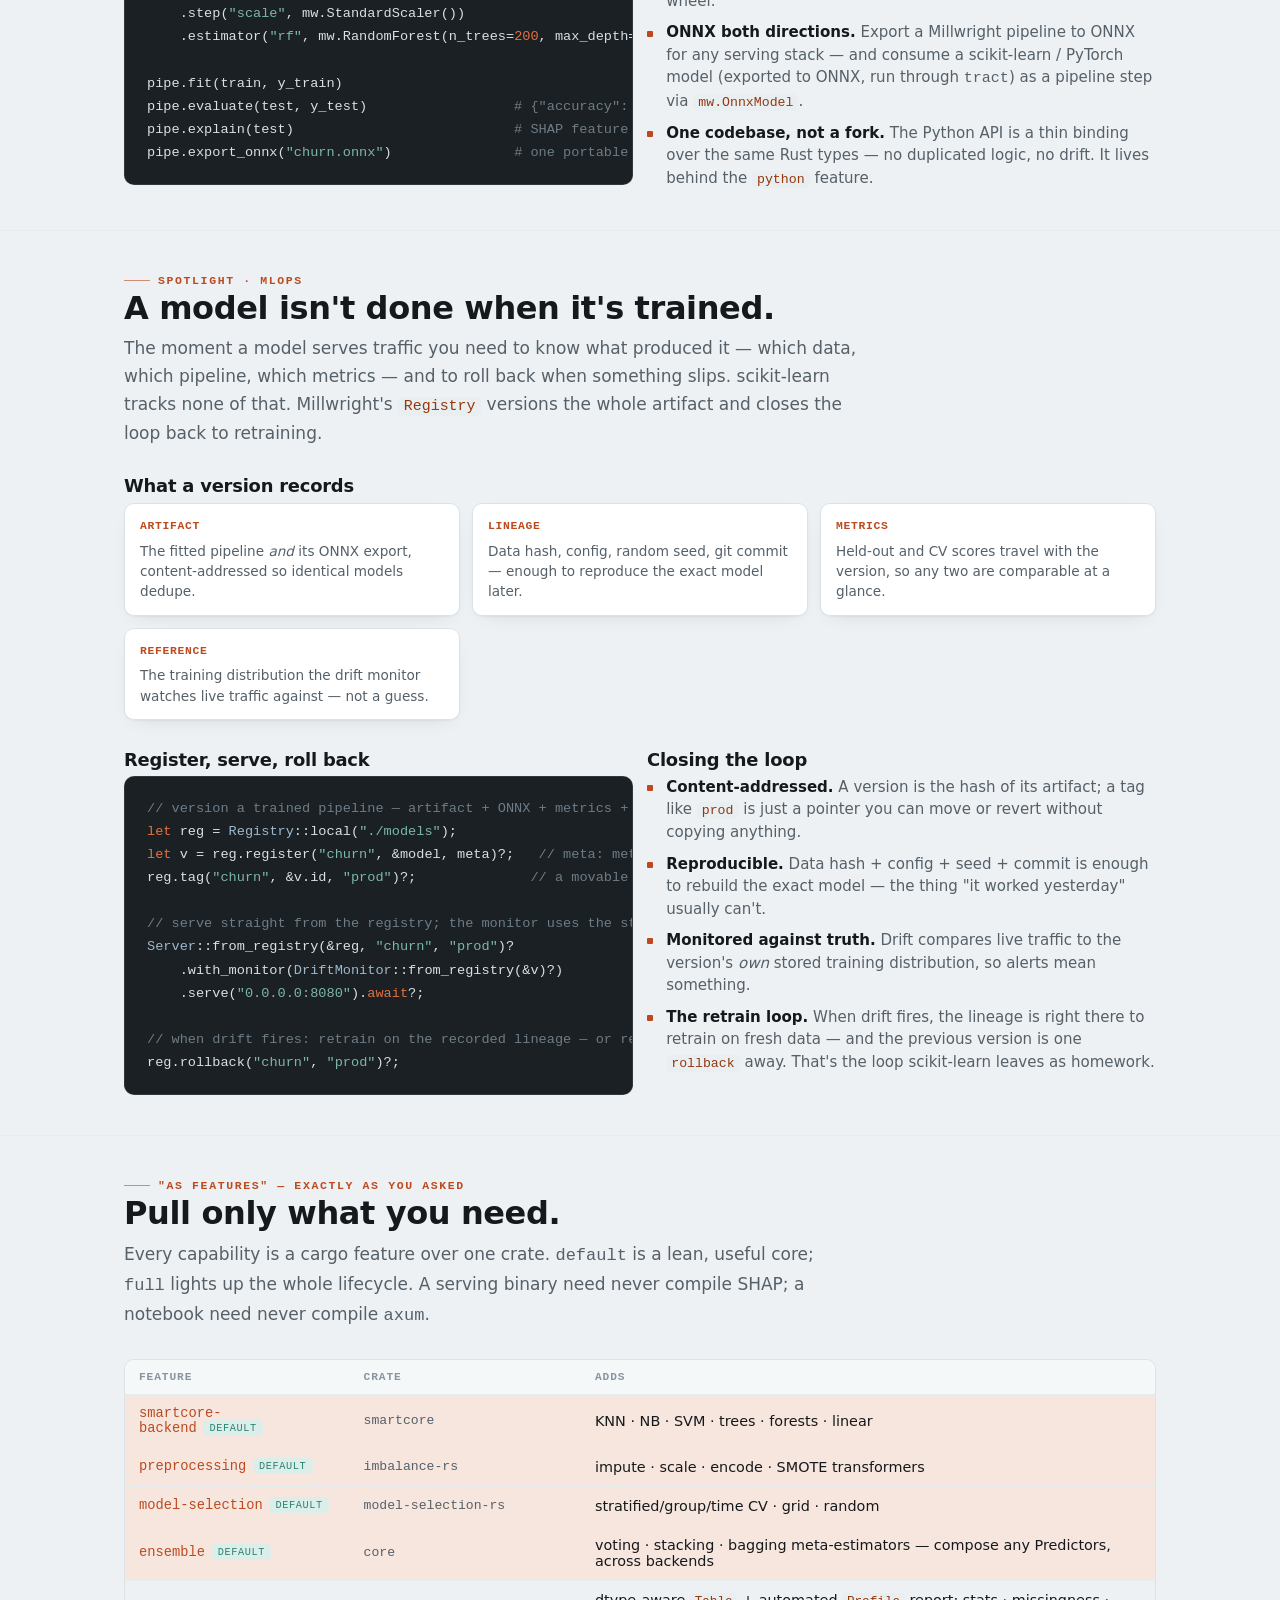
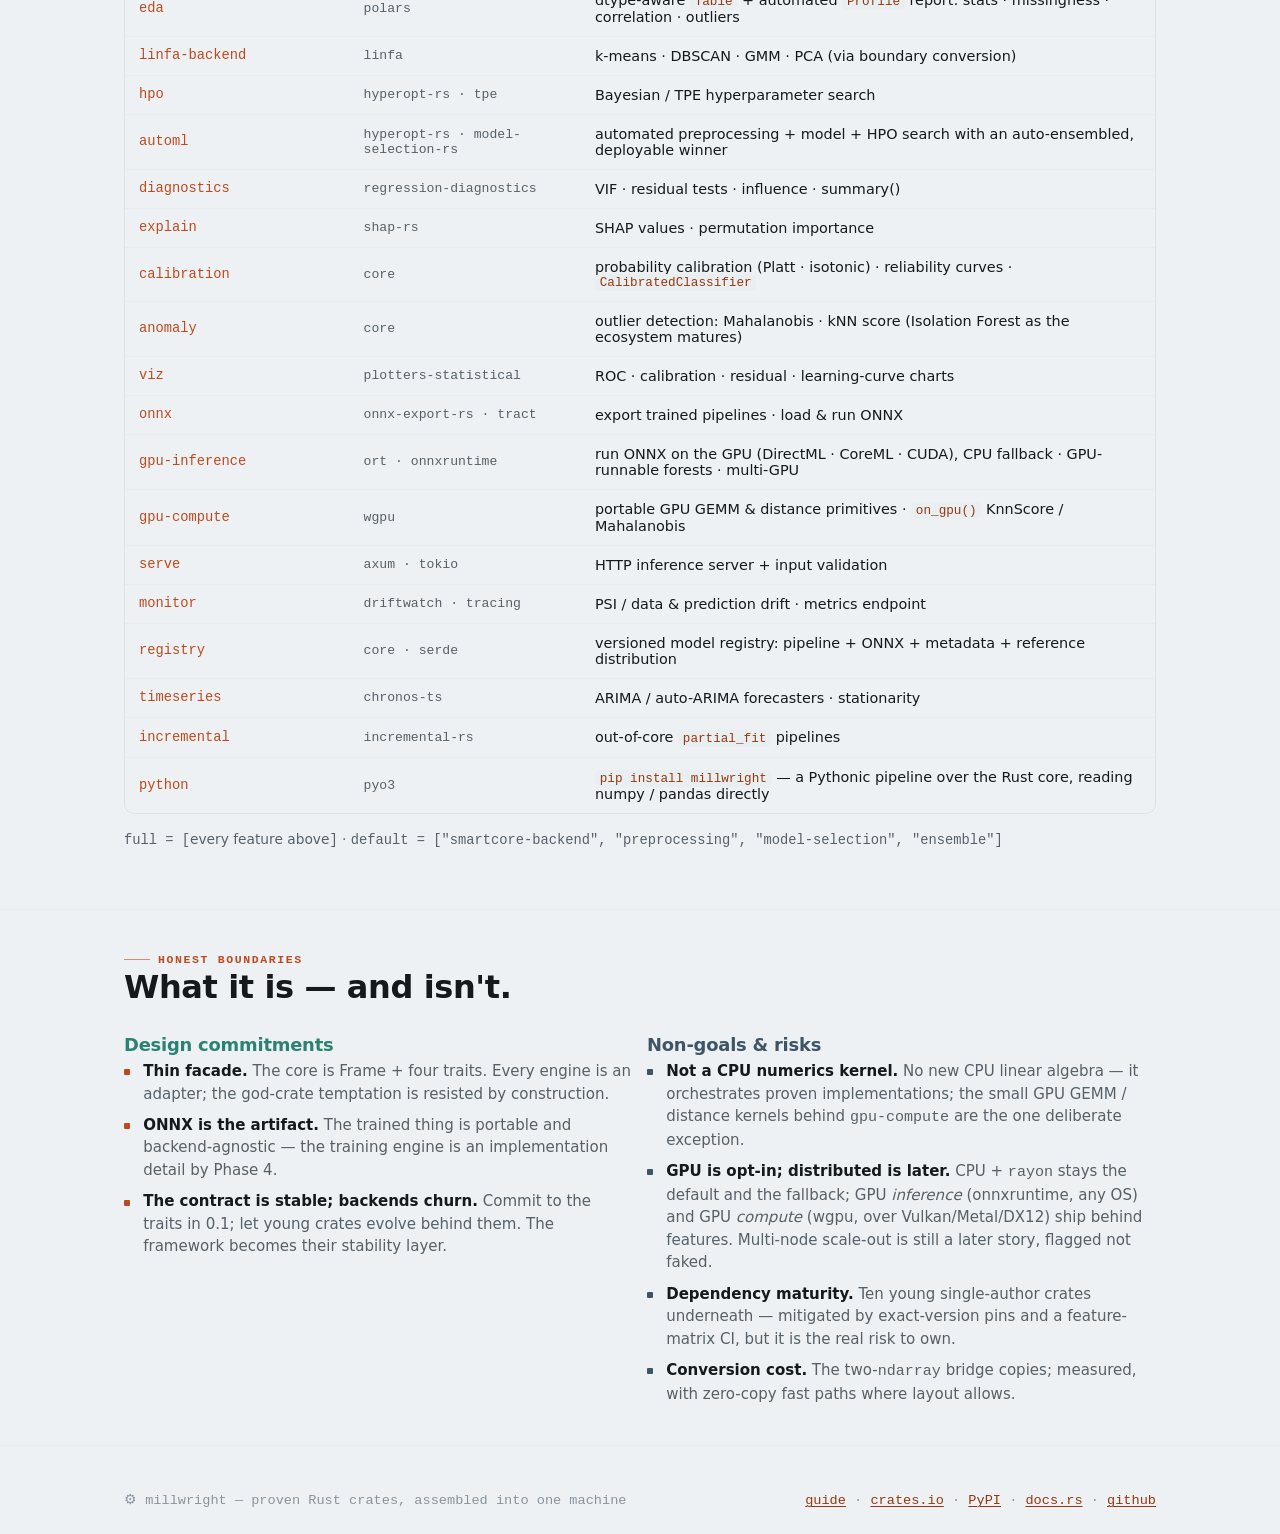
==== commit b9267c05: "docs: cover GPU inference and GPU compute in the website and guide The site still said "Not GPU/dist" ====
--- a/index.html
+++ b/index.html
@@ -305,7 +305,7 @@
         <div class="layer">
           <div class="lname">Backend adapters<span class="k">#[cfg(feature)]</span></div>
           <div class="chips">
-            <span class="chip own">smartcore ⇄</span><span class="chip own">linfa ⇄</span><span class="chip own">chronos-ts ⇄</span><span class="chip own">incremental-rs ⇄</span><span class="chip">tract (onnx infer)</span>
+            <span class="chip own">smartcore ⇄</span><span class="chip own">linfa ⇄</span><span class="chip own">chronos-ts ⇄</span><span class="chip own">incremental-rs ⇄</span><span class="chip">tract (onnx infer)</span><span class="chip">ort (gpu infer)</span><span class="chip">wgpu (gpu compute)</span>
           </div>
         </div>
         <div class="layer">
@@ -689,6 +689,8 @@
             <tr><td><span class="feat">anomaly</span></td><td><span class="cr">core</span></td><td>outlier detection: Mahalanobis · kNN score (Isolation Forest as the ecosystem matures)</td></tr>
             <tr><td><span class="feat">viz</span></td><td><span class="cr">plotters-statistical</span></td><td>ROC · calibration · residual · learning-curve charts</td></tr>
             <tr><td><span class="feat">onnx</span></td><td><span class="cr">onnx-export-rs · tract</span></td><td>export trained pipelines · load &amp; run ONNX</td></tr>
+            <tr><td><span class="feat">gpu-inference</span></td><td><span class="cr">ort · onnxruntime</span></td><td>run ONNX on the GPU (DirectML · CoreML · CUDA), CPU fallback · GPU-runnable forests · multi-GPU</td></tr>
+            <tr><td><span class="feat">gpu-compute</span></td><td><span class="cr">wgpu</span></td><td>portable GPU GEMM &amp; distance primitives · <code class="inl">on_gpu()</code> KnnScore / Mahalanobis</td></tr>
             <tr><td><span class="feat">serve</span></td><td><span class="cr">axum · tokio</span></td><td>HTTP inference server + input validation</td></tr>
             <tr><td><span class="feat">monitor</span></td><td><span class="cr">driftwatch · tracing</span></td><td>PSI / data &amp; prediction drift · metrics endpoint</td></tr>
             <tr><td><span class="feat">registry</span></td><td><span class="cr">core · serde</span></td><td>versioned model registry: pipeline + ONNX + metadata + reference distribution</td></tr>
@@ -721,8 +723,8 @@
         <div>
           <h3 style="color:var(--steel)">Non-goals &amp; risks</h3>
           <ul class="clean warn">
-            <li><b>Not a numerics kernel.</b> No new linear algebra — it orchestrates proven implementations.</li>
-            <li><b>Not GPU/distributed in v1.</b> CPU + <span class="mono">rayon</span> parallelism; scale-out is a later story, flagged not faked.</li>
+            <li><b>Not a CPU numerics kernel.</b> No new CPU linear algebra — it orchestrates proven implementations; the small GPU GEMM / distance kernels behind <span class="mono">gpu-compute</span> are the one deliberate exception.</li>
+            <li><b>GPU is opt-in; distributed is later.</b> CPU + <span class="mono">rayon</span> stays the default and the fallback; GPU <em>inference</em> (onnxruntime, any OS) and GPU <em>compute</em> (wgpu, over Vulkan/Metal/DX12) ship behind features. Multi-node scale-out is still a later story, flagged not faked.</li>
             <li><b>Dependency maturity.</b> Ten young single-author crates underneath — mitigated by exact-version pins and a feature-matrix CI, but it is the real risk to own.</li>
             <li><b>Conversion cost.</b> The two-<span class="mono">ndarray</span> bridge copies; measured, with zero-copy fast paths where layout allows.</li>
           </ul>
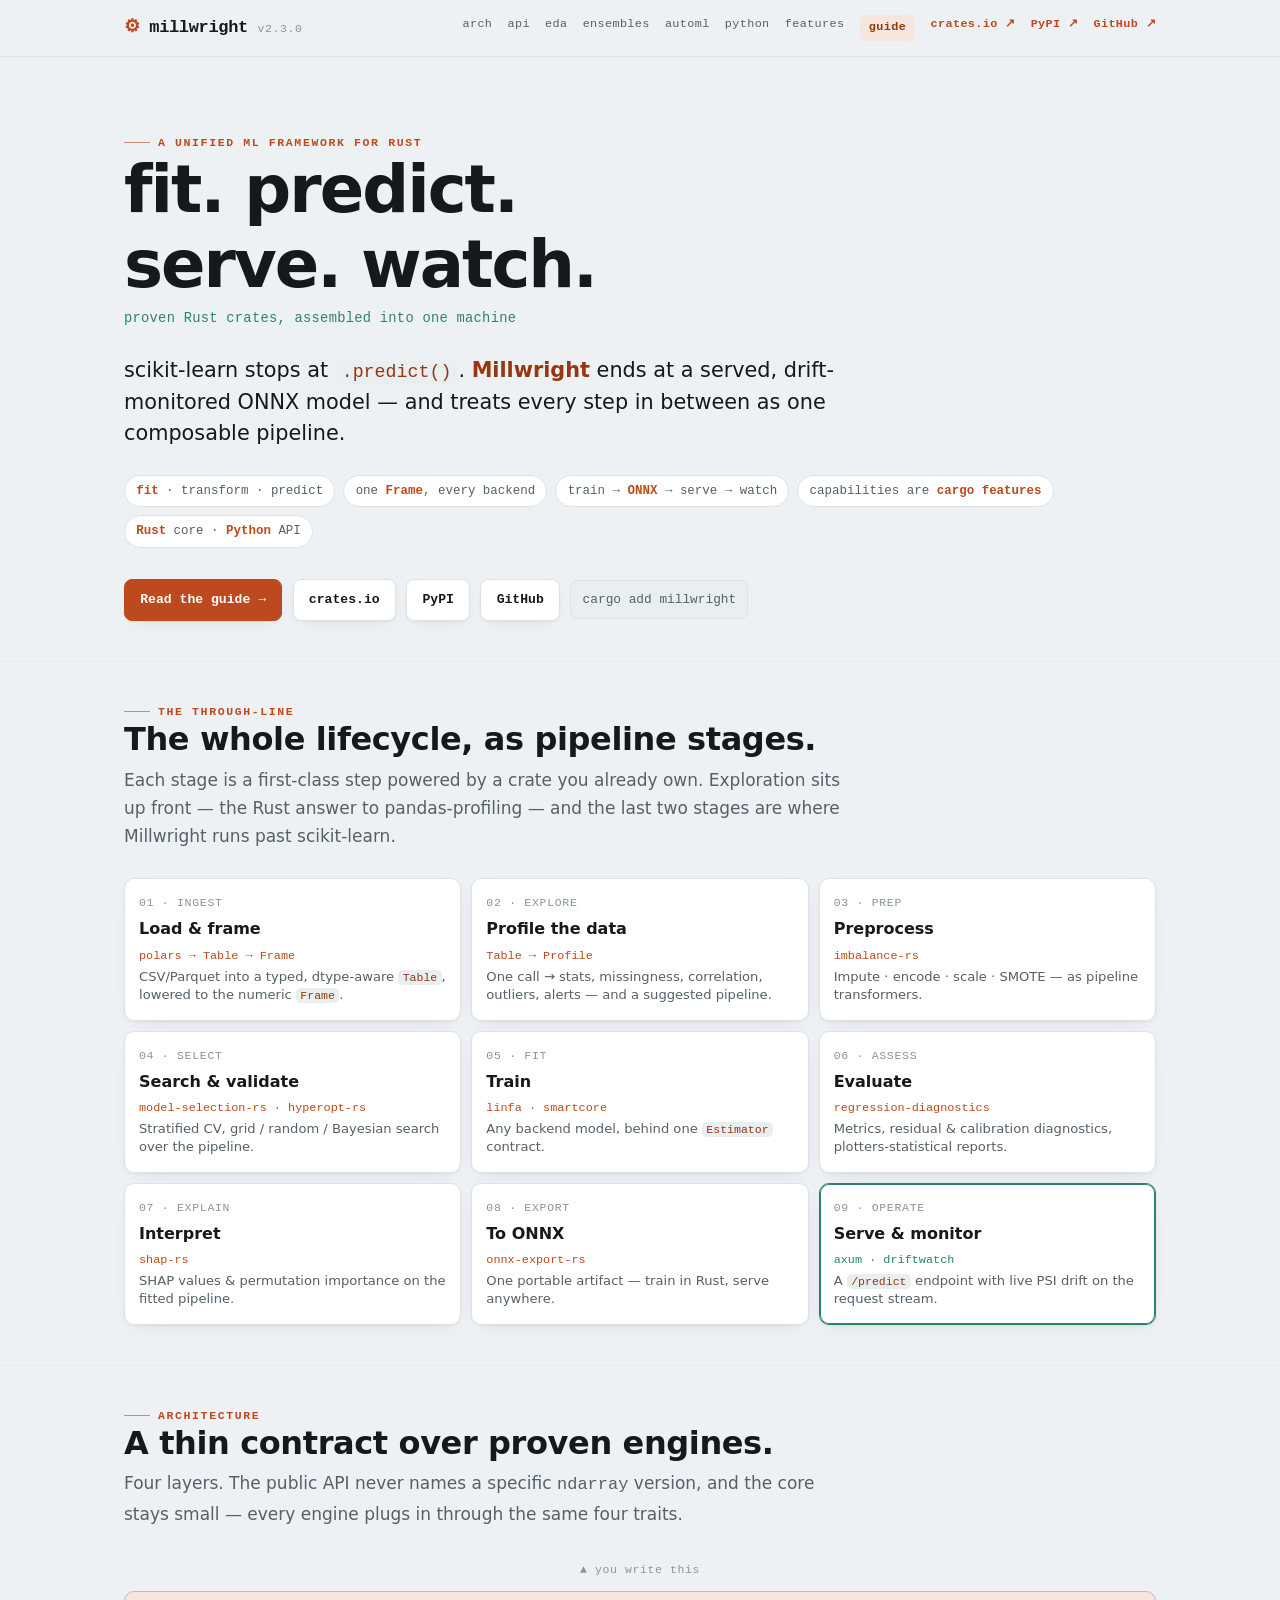
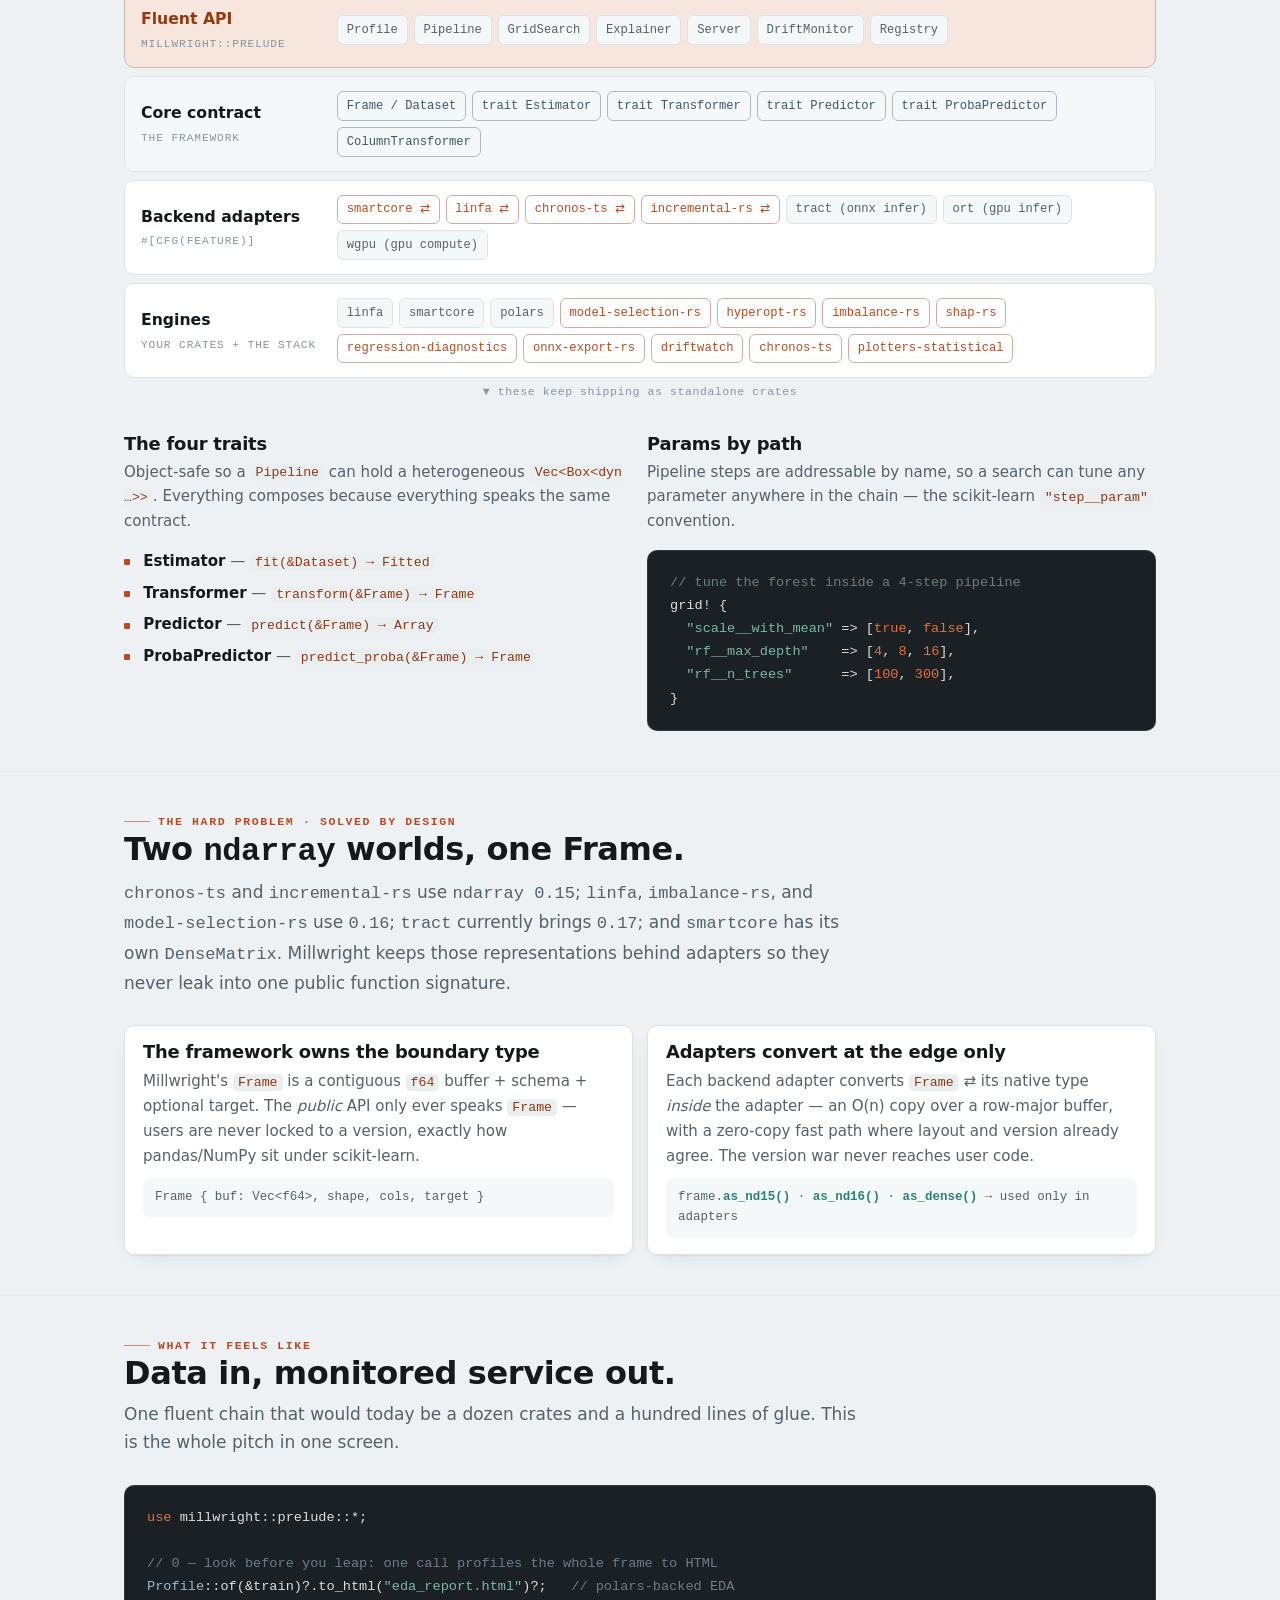
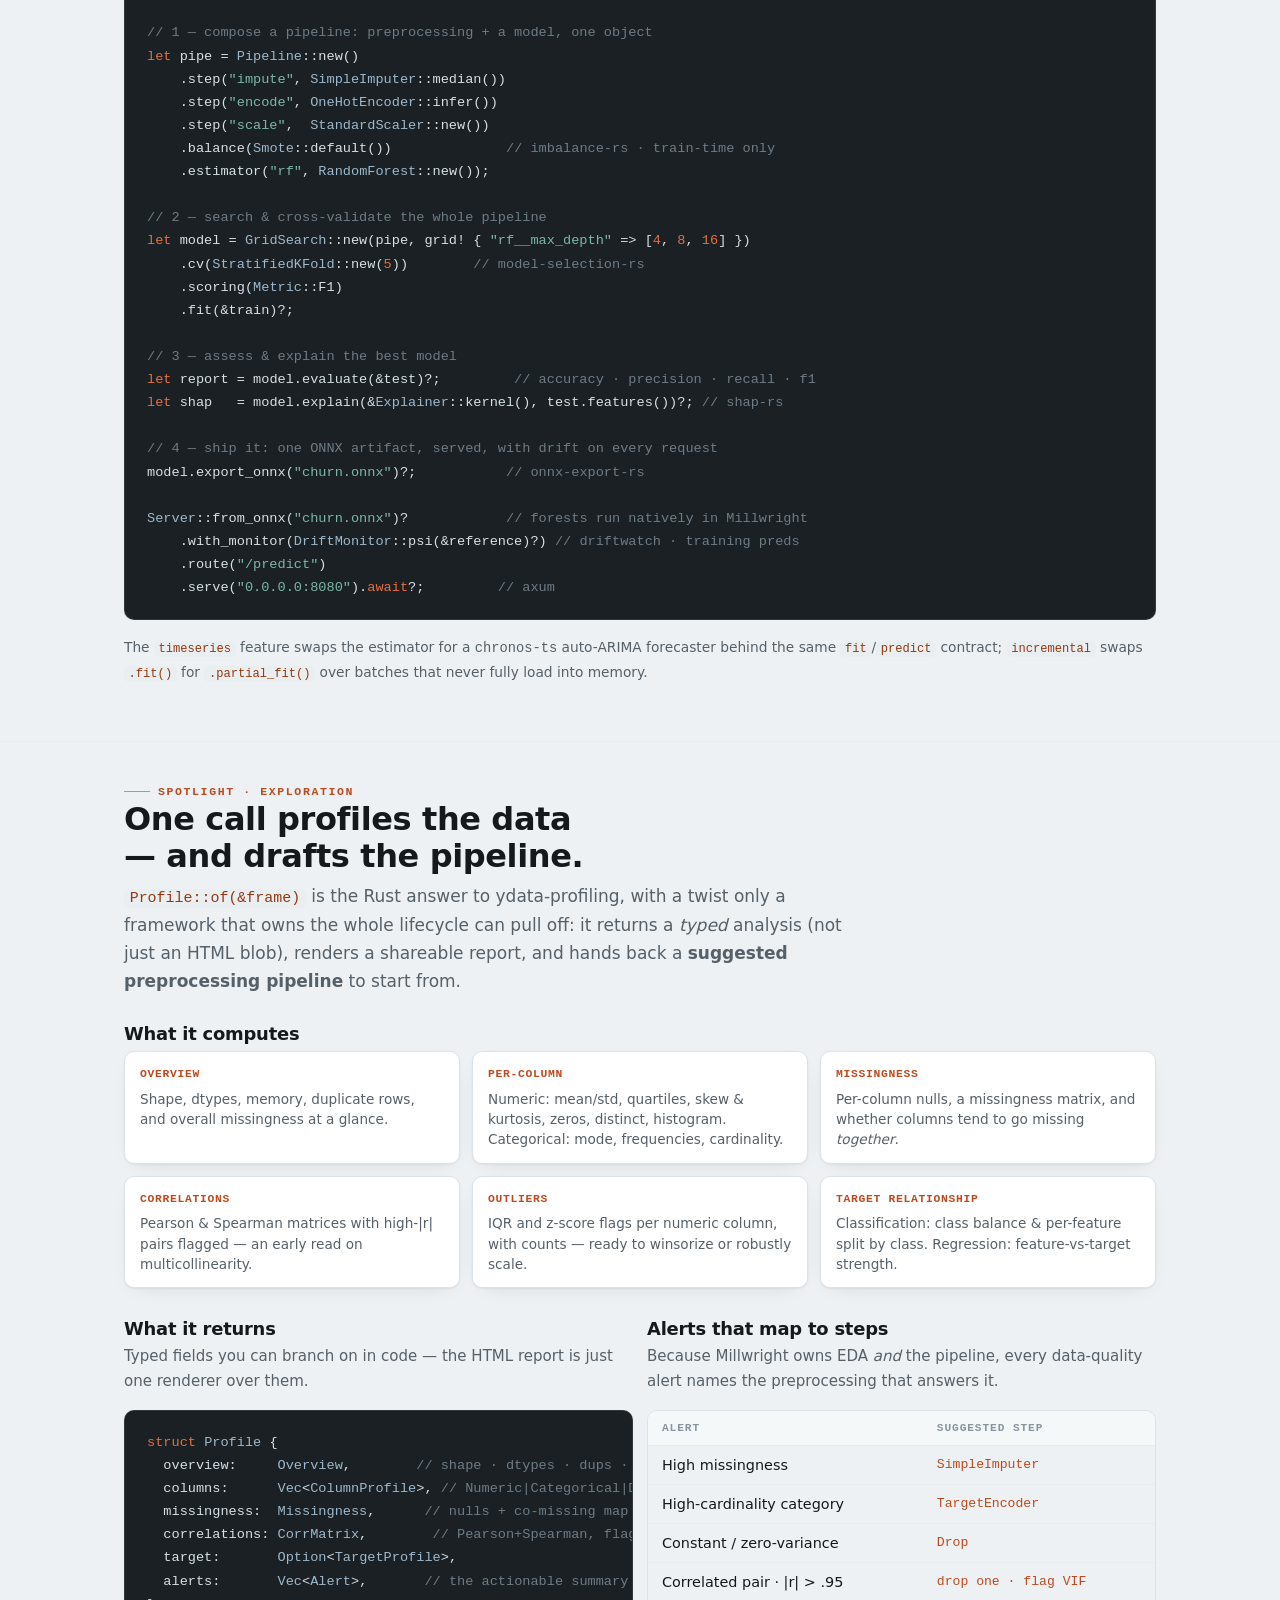
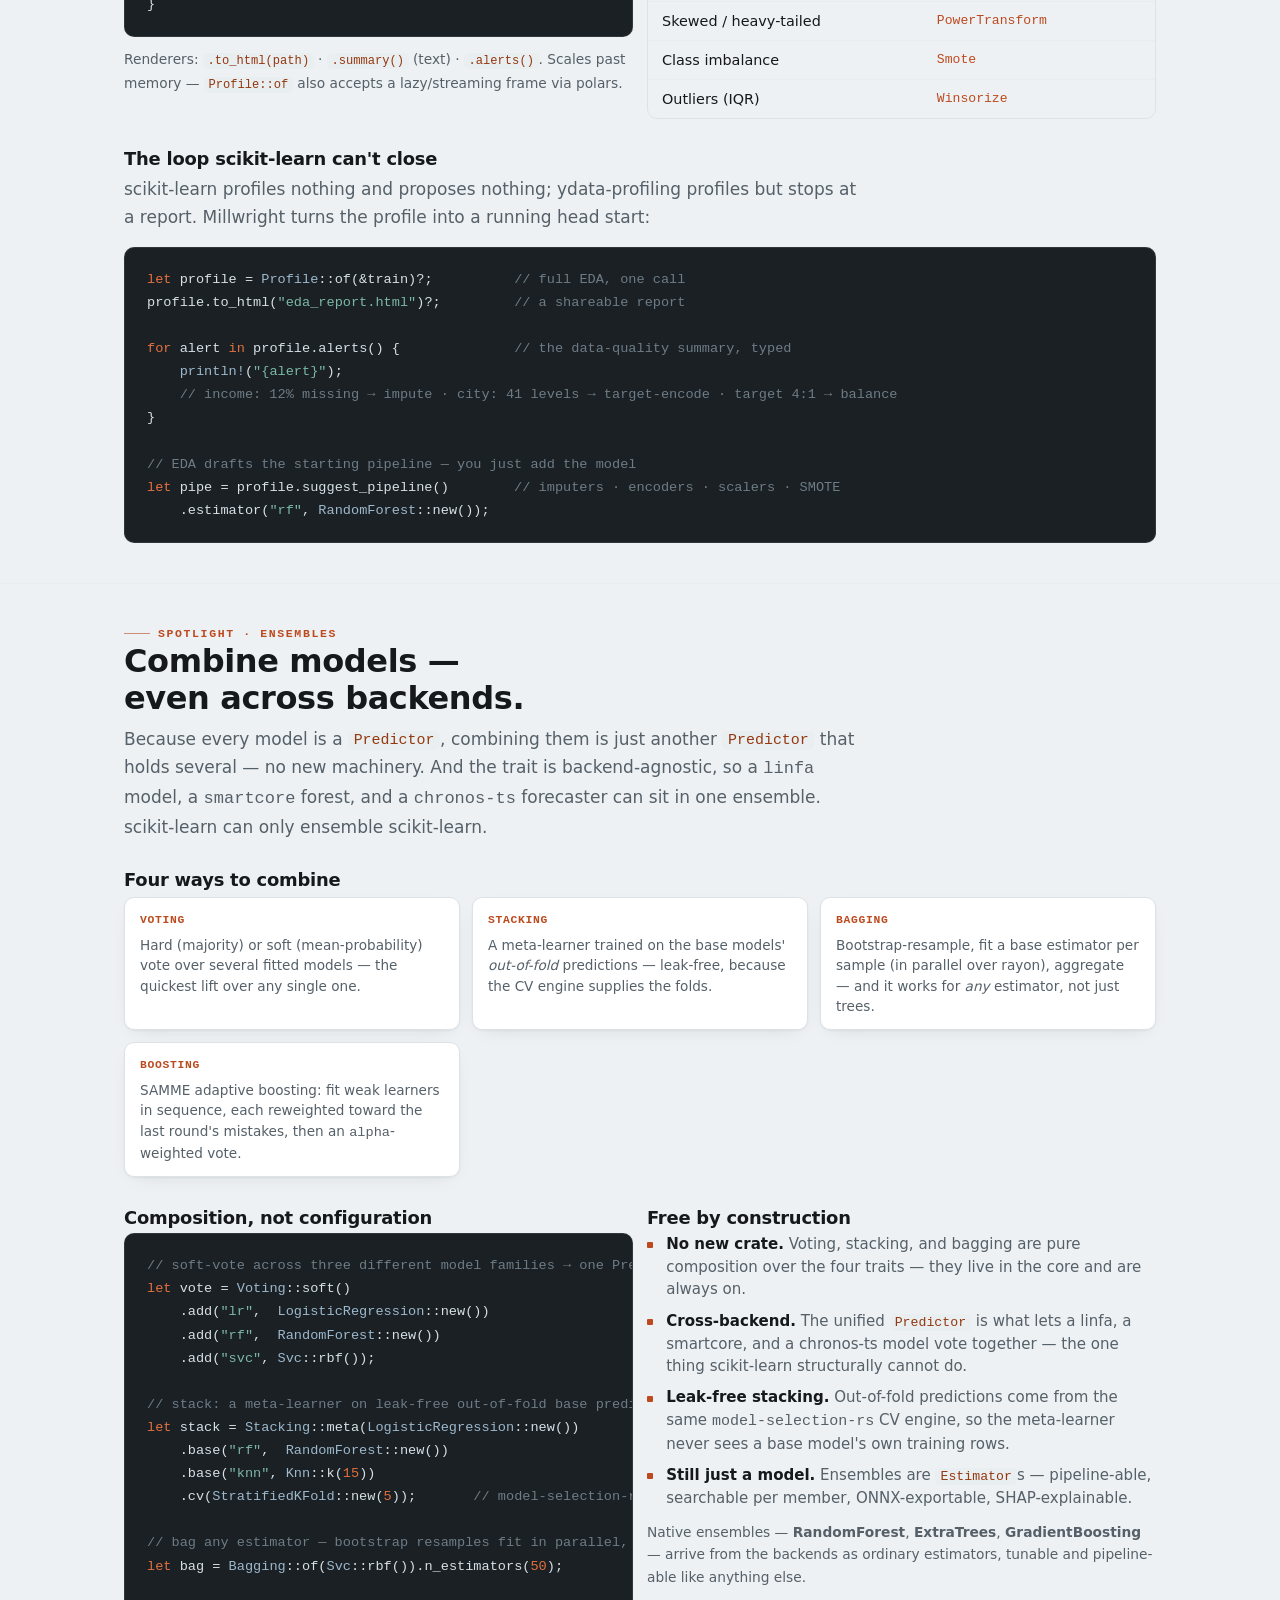
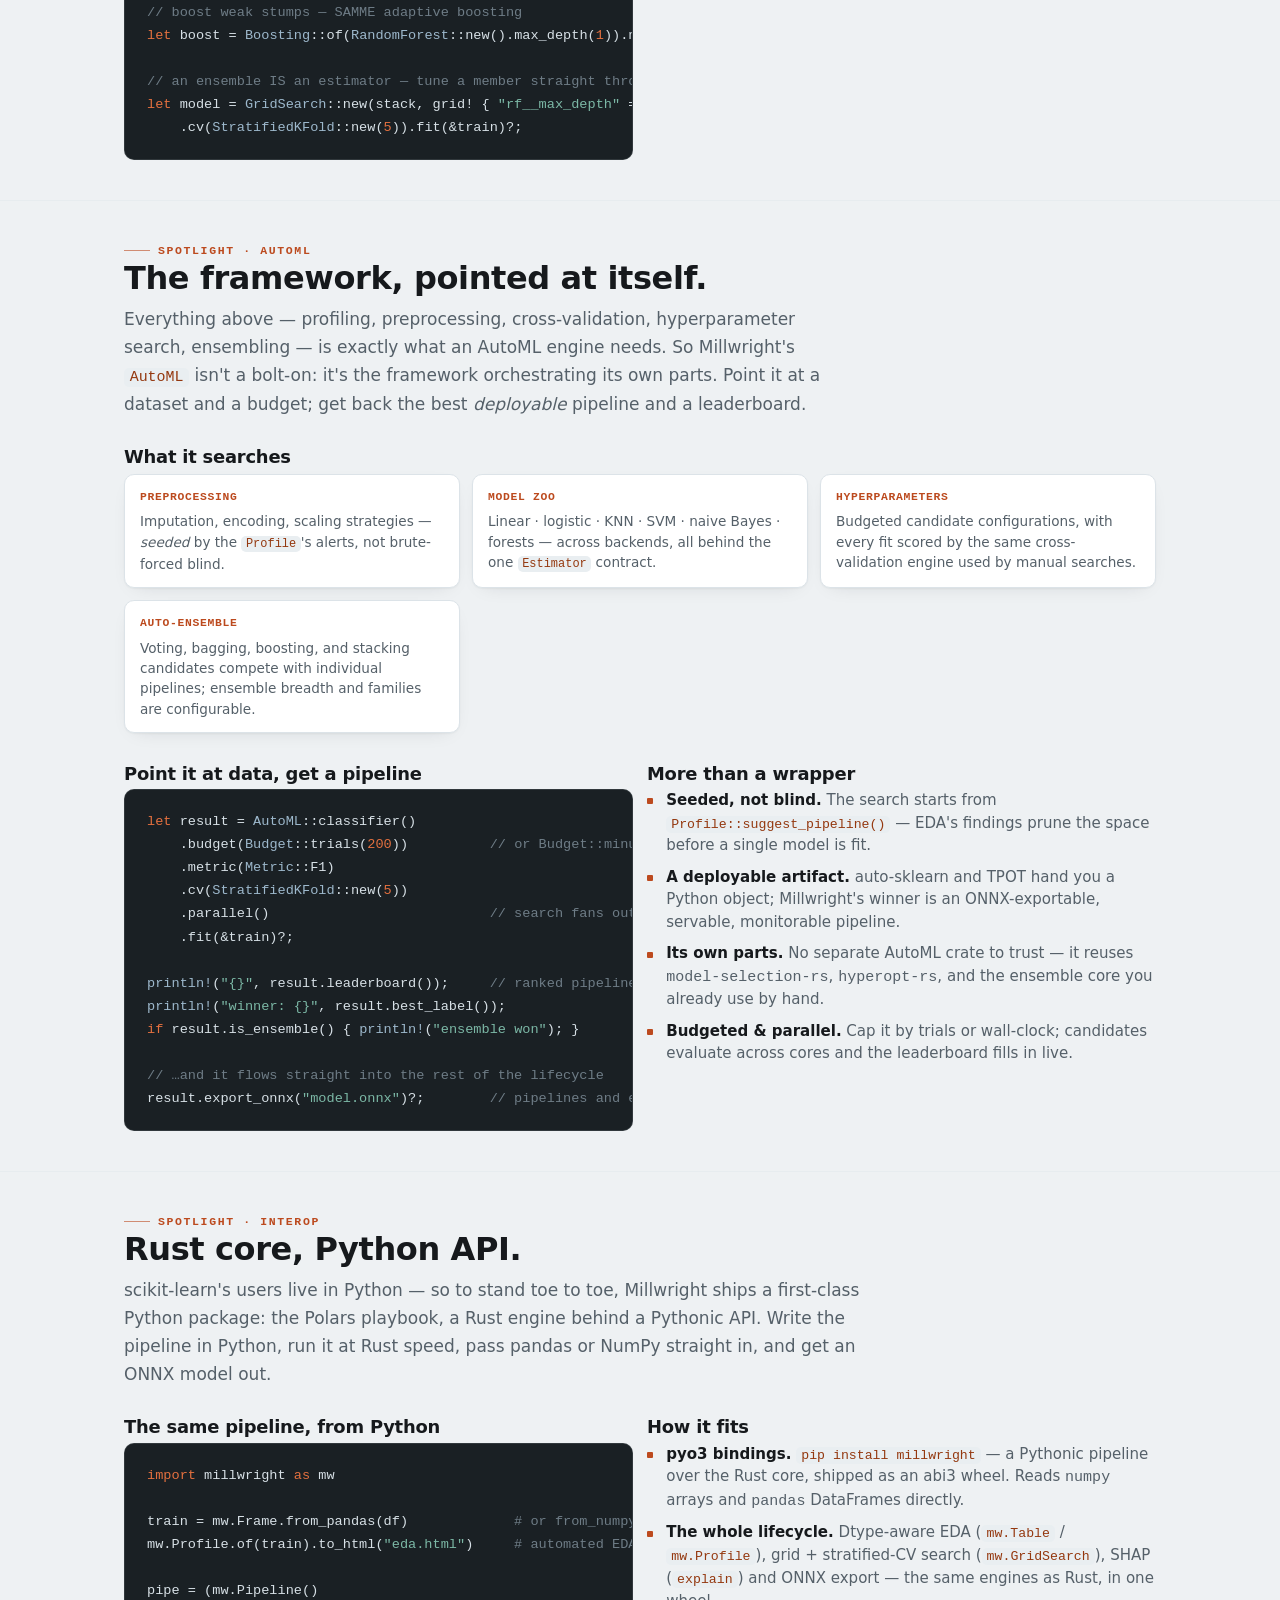
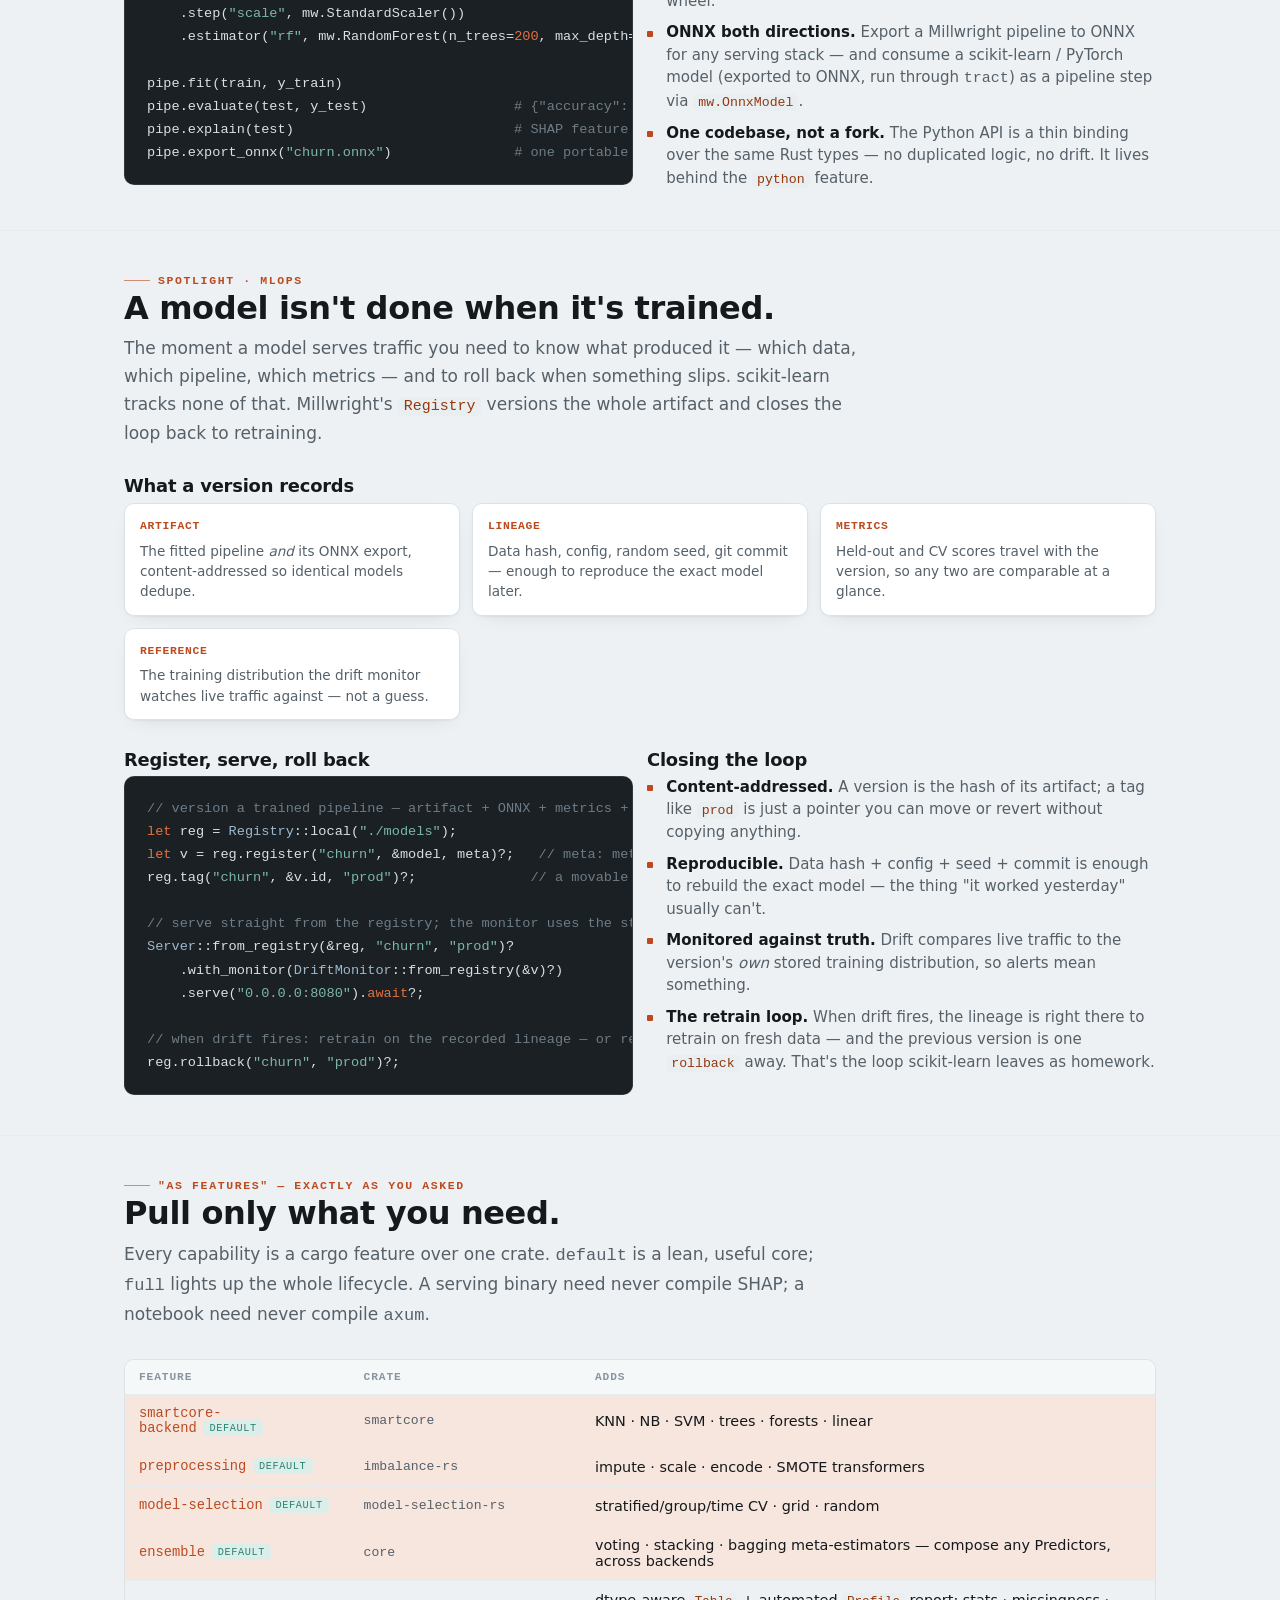
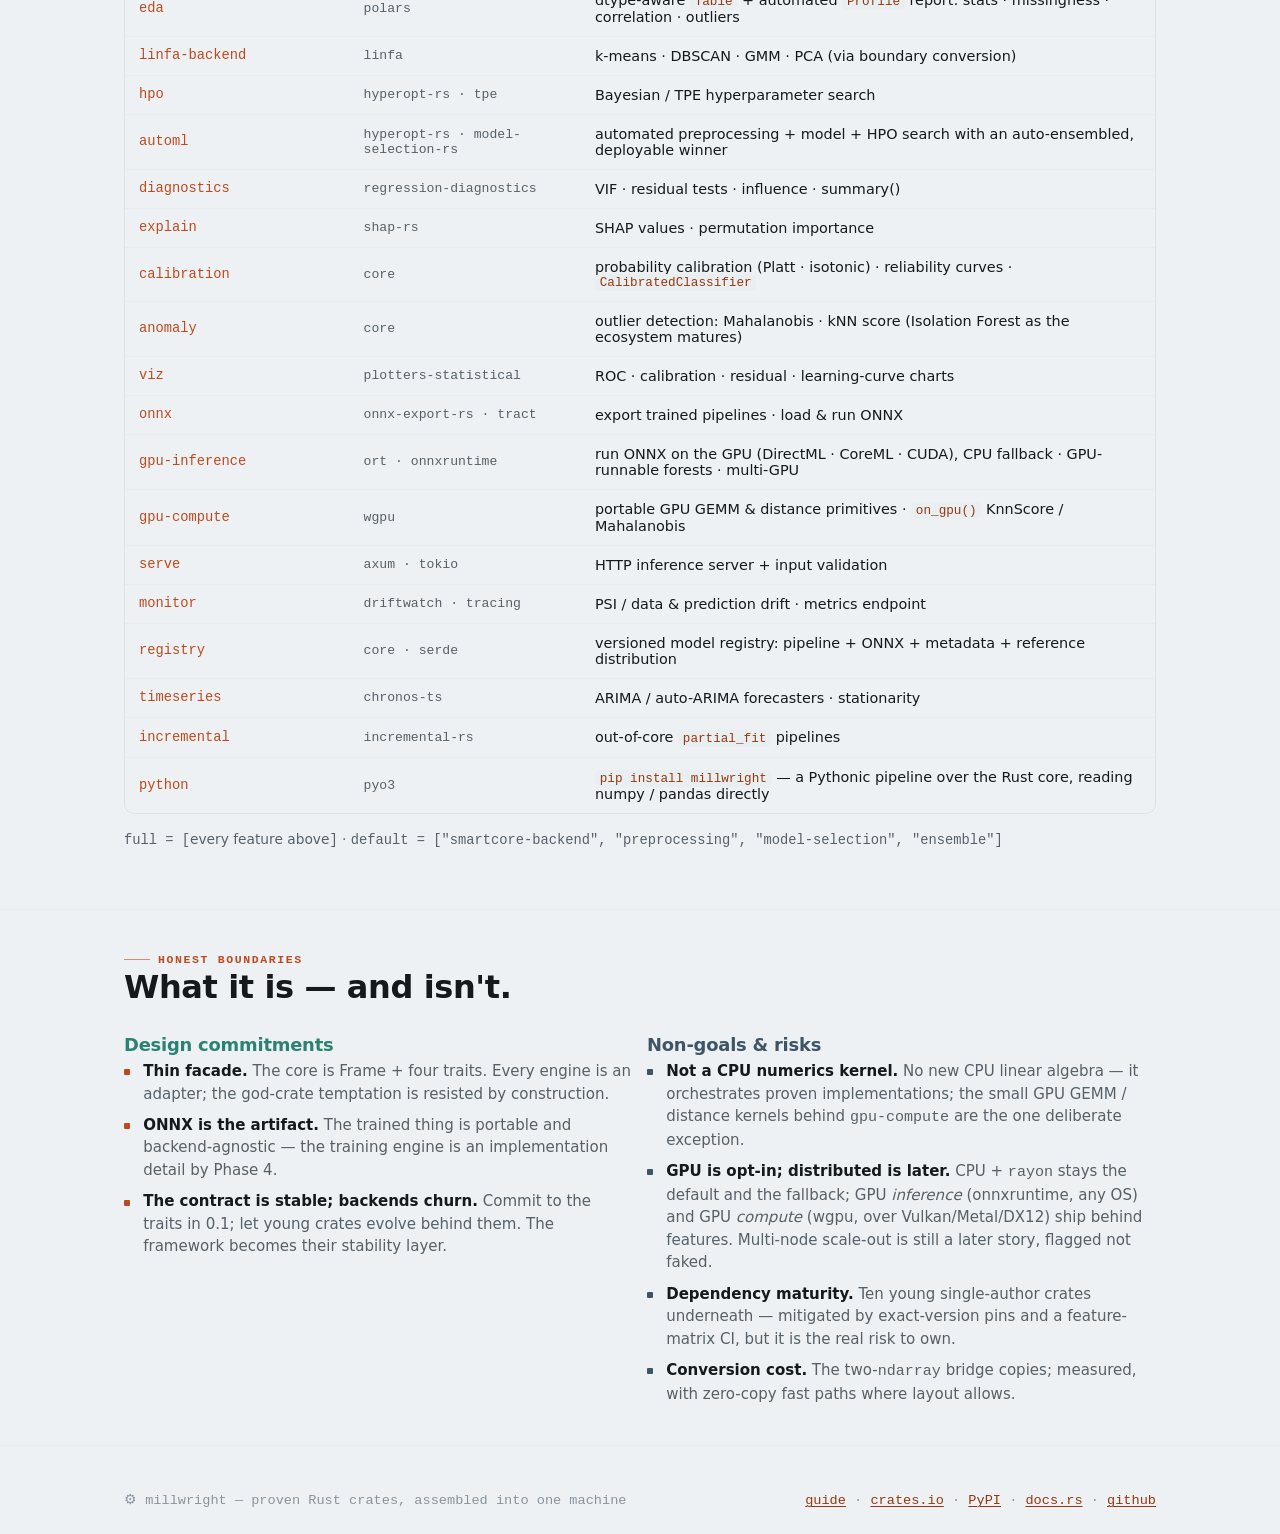
==== commit 3df7971b: "Release 2.3.0 Roll [Unreleased] into 2.3.0 (GPU inference + GPU compute) and sync every version mark" ====
--- a/index.html
+++ b/index.html
@@ -216,7 +216,7 @@
 
 </head><body><header class="top">
   <div class="wrap">
-    <div class="brand"><span class="mark">⚙</span>millwright<span class="ver">v2.2.3</span></div>
+    <div class="brand"><span class="mark">⚙</span>millwright<span class="ver">v2.3.0</span></div>
     <nav>
       <a href="#arch">arch</a>
       <a href="#api">api</a>
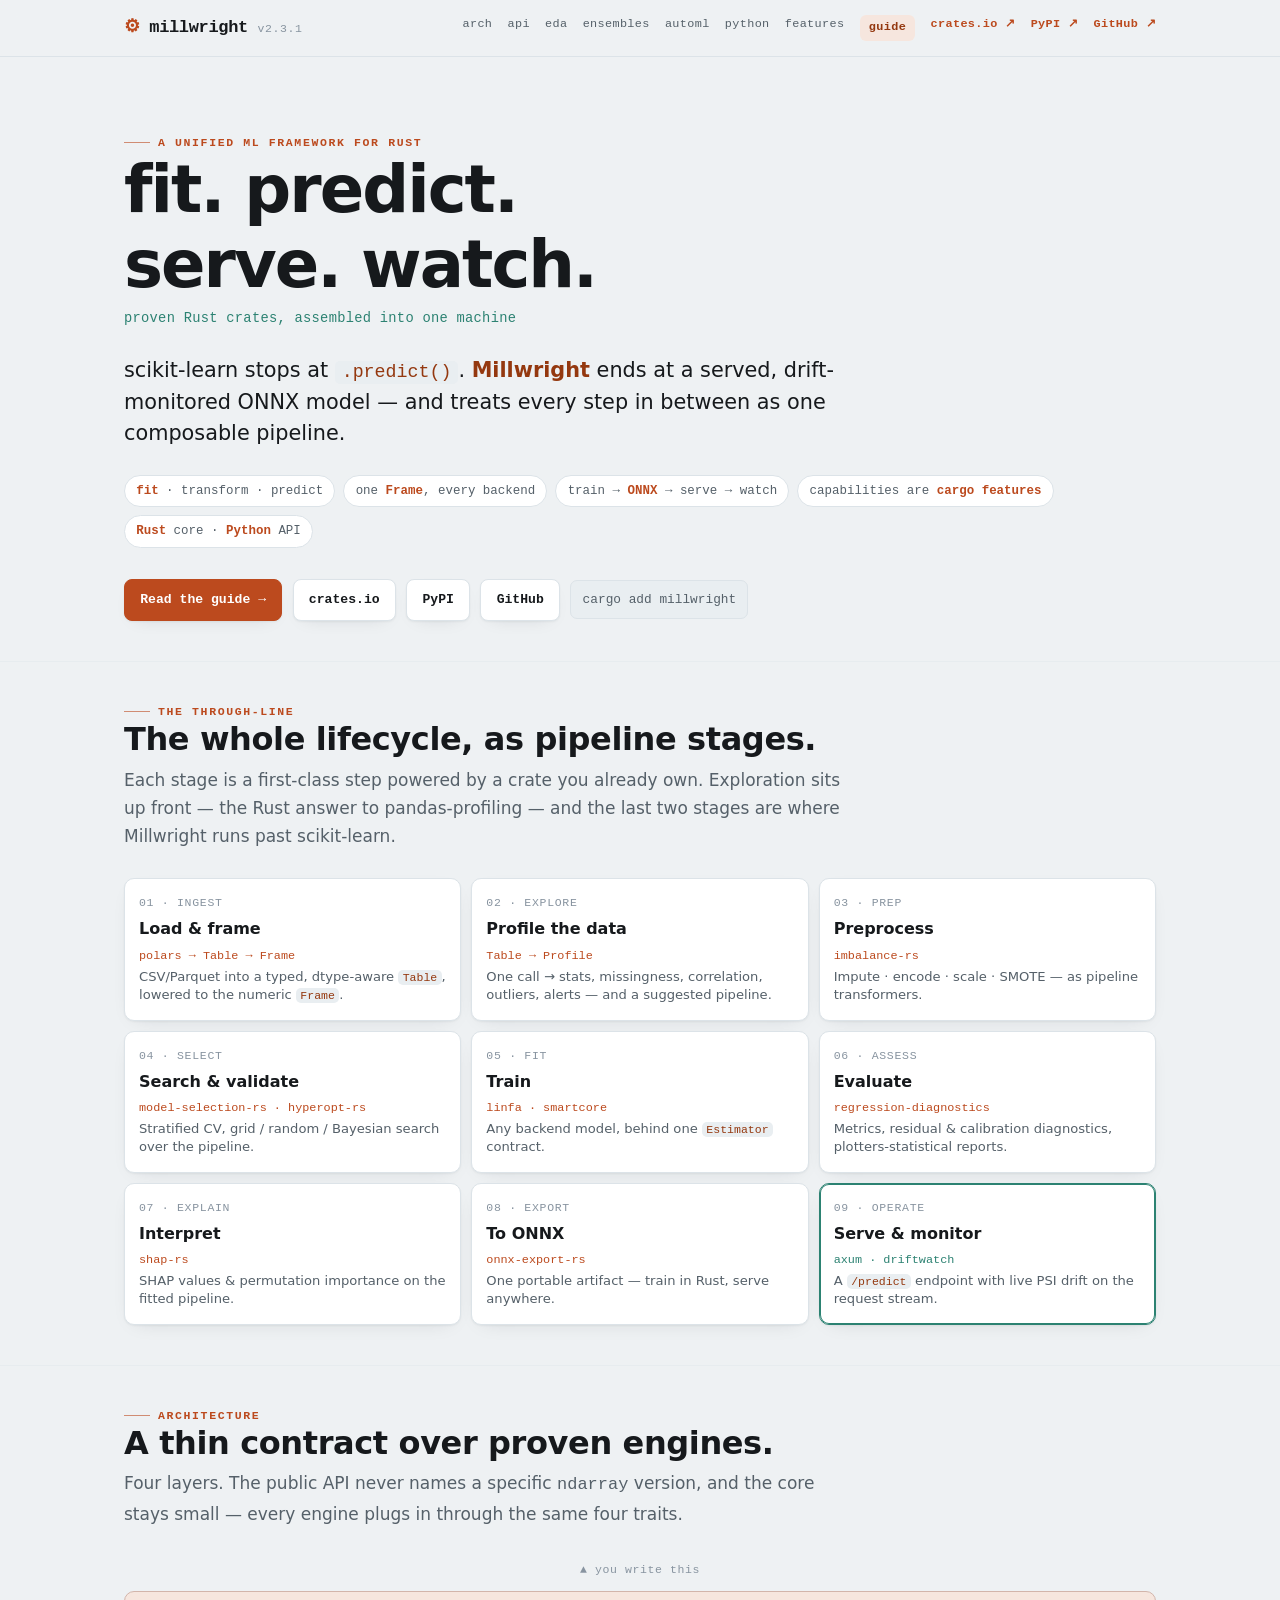
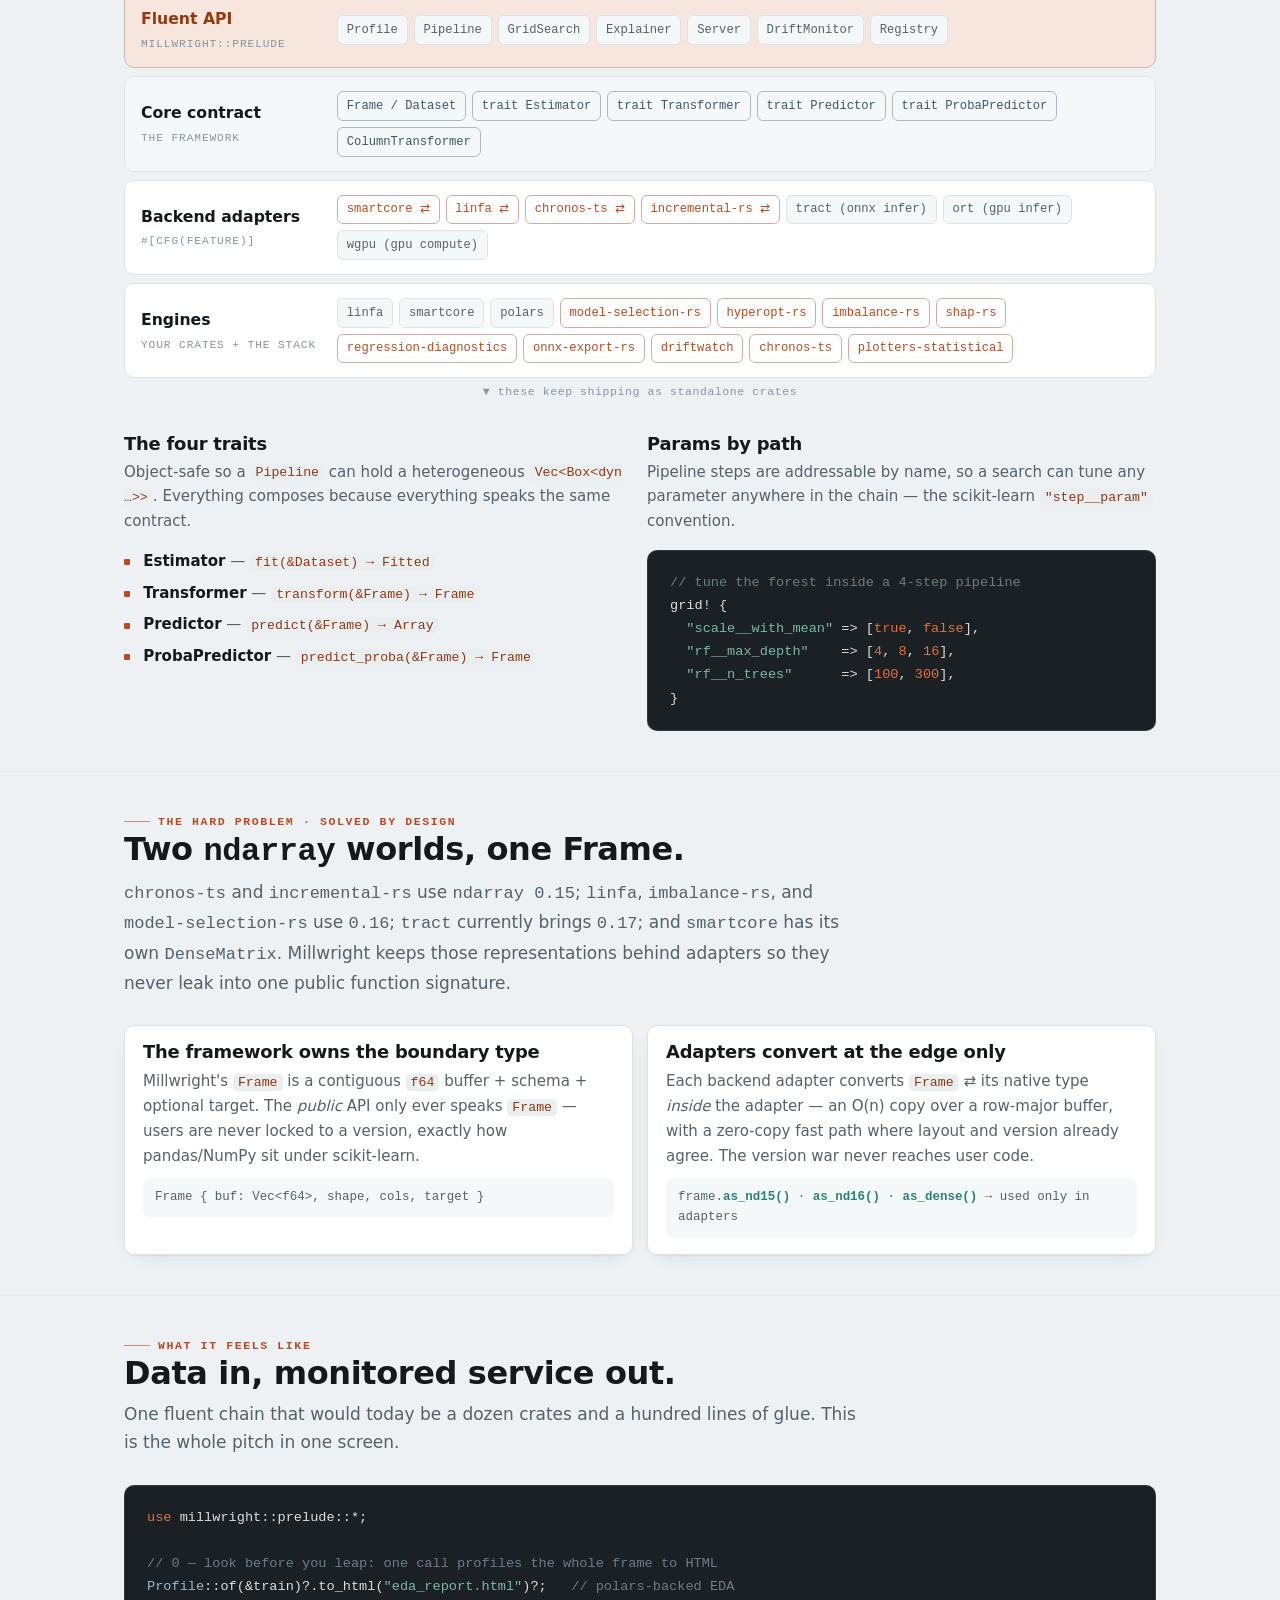
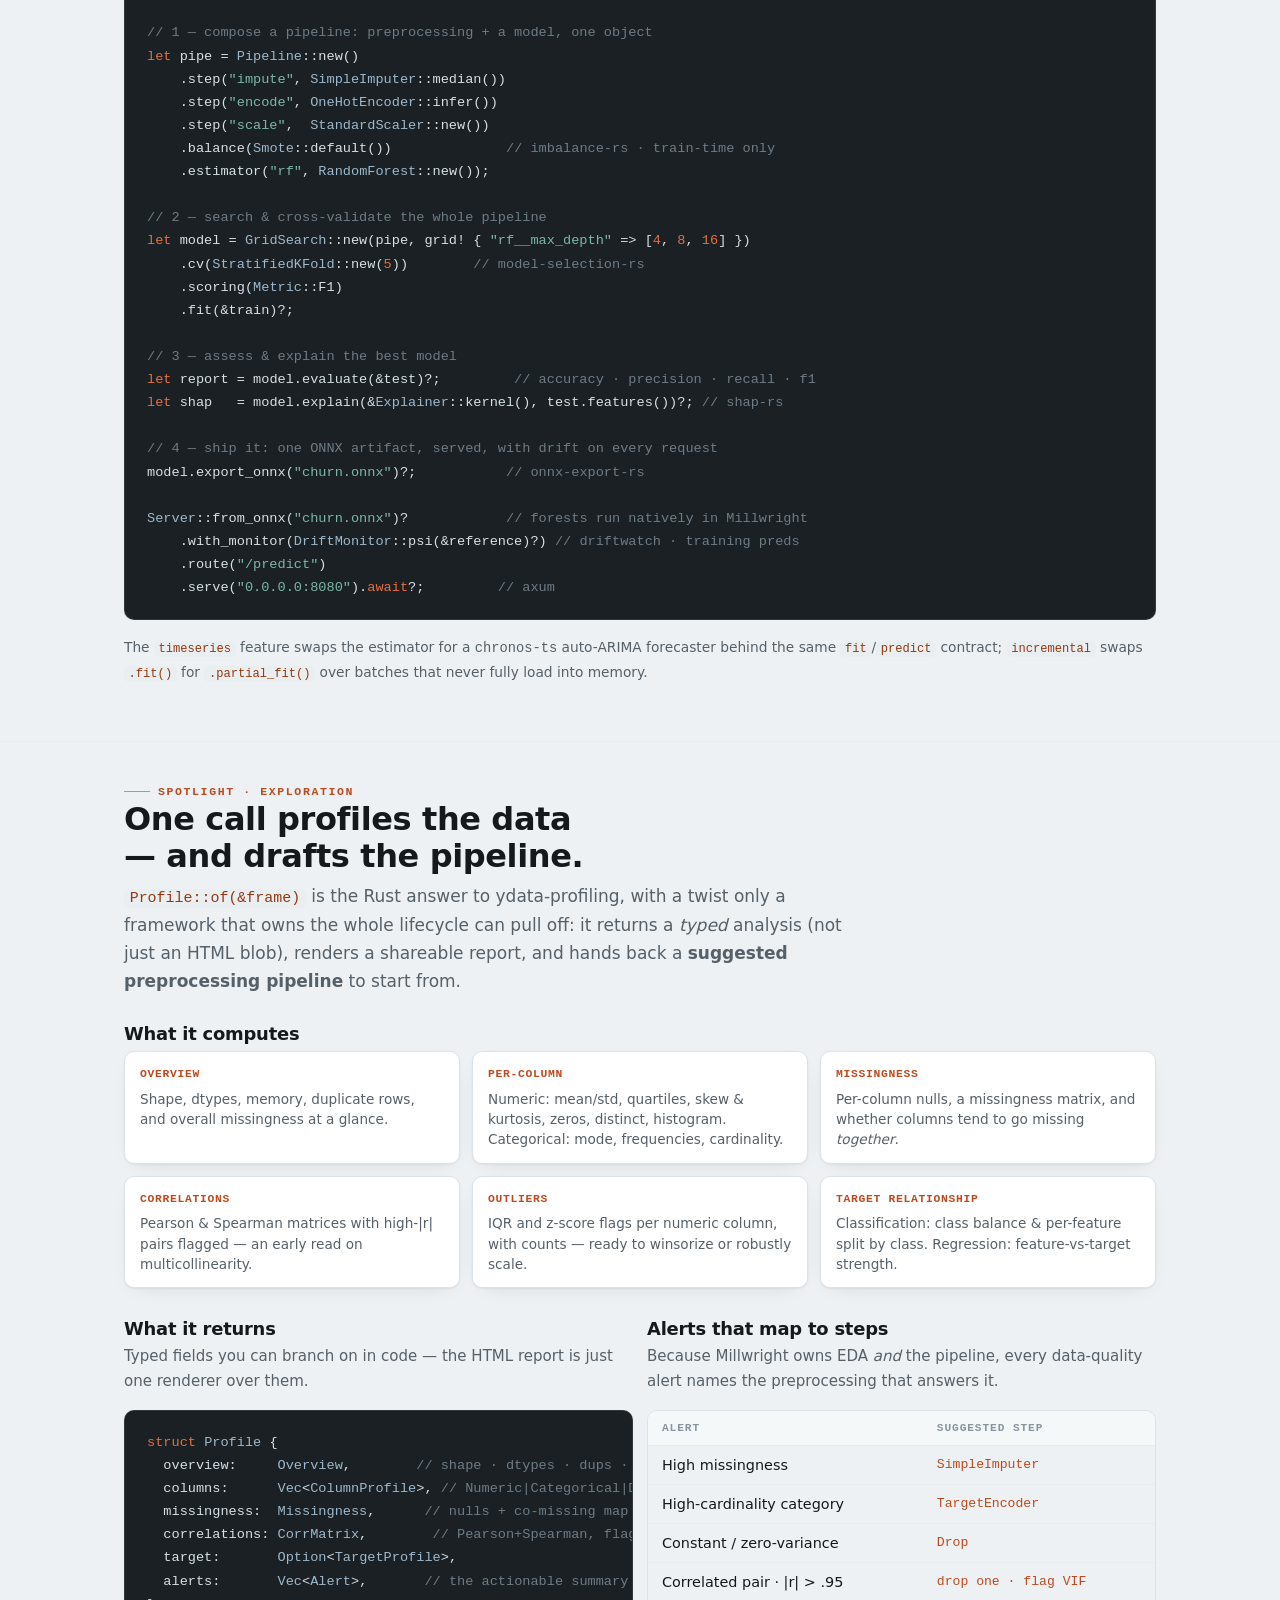
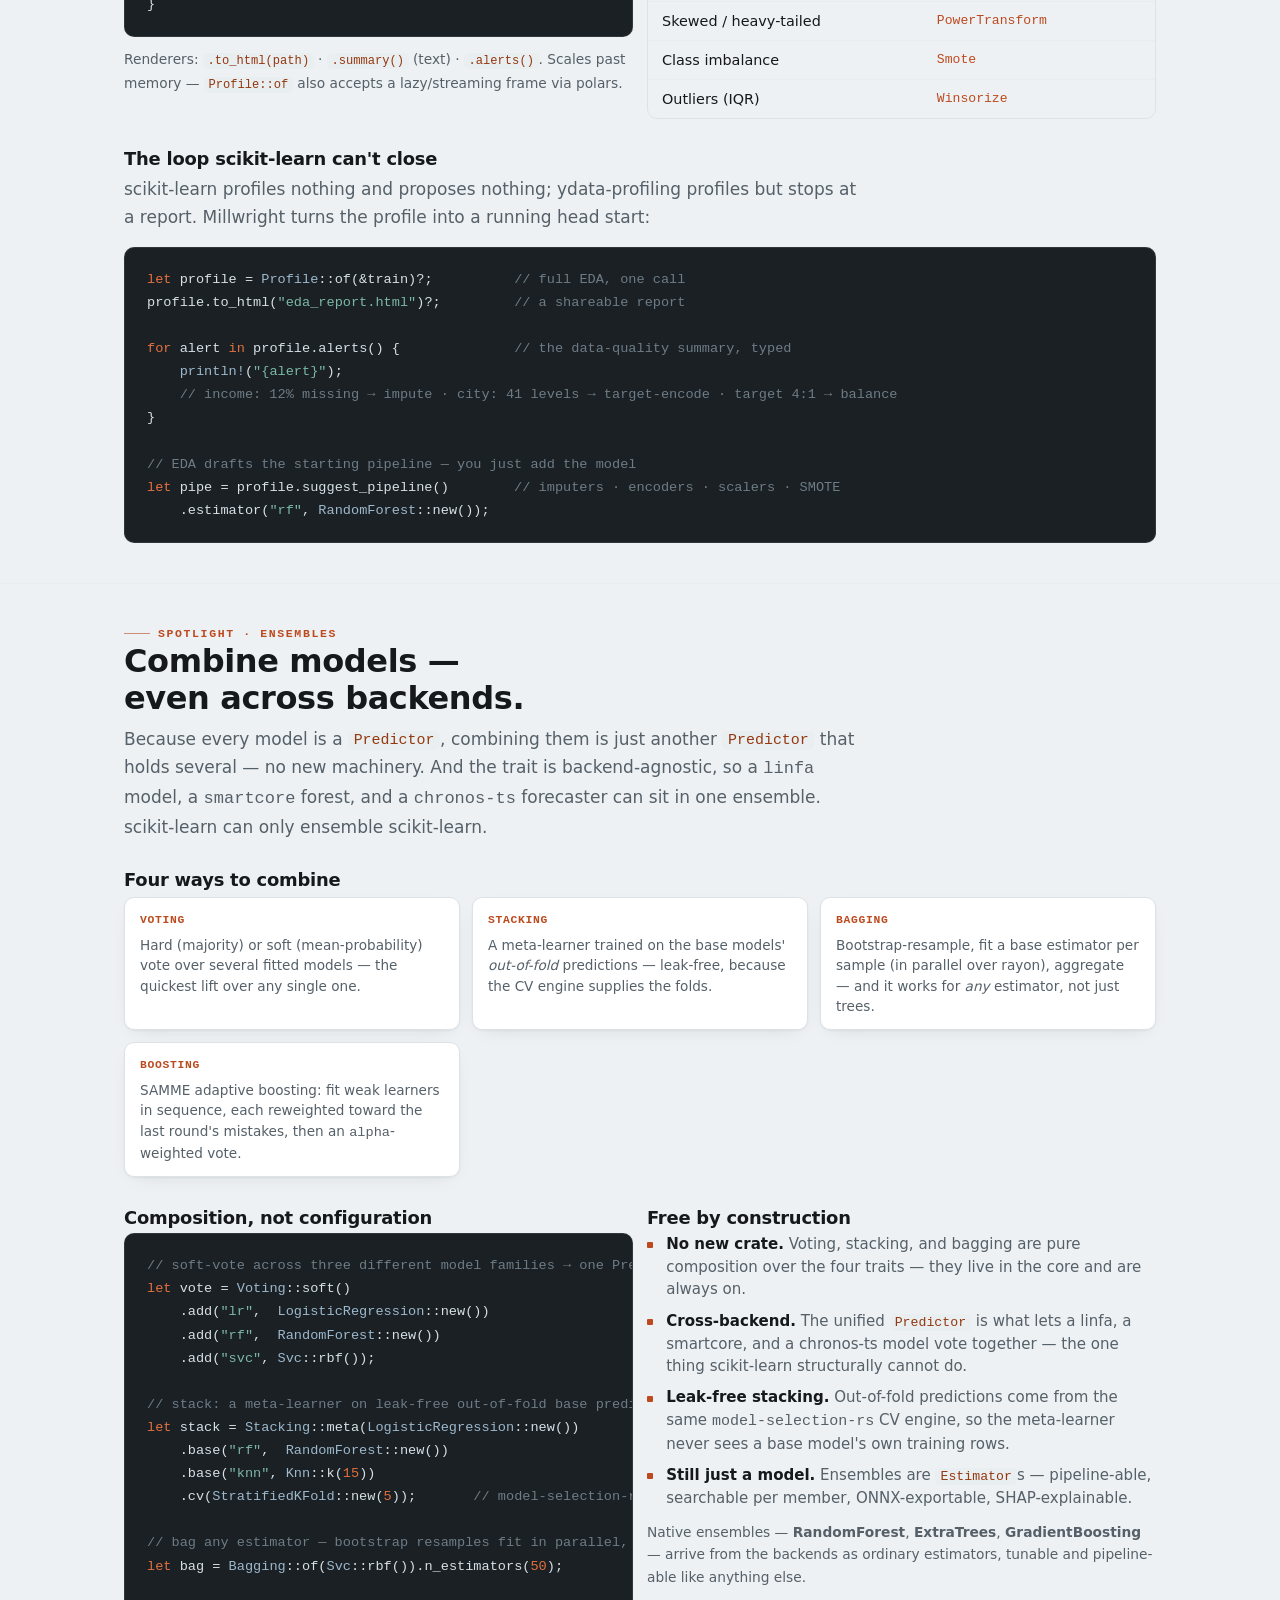
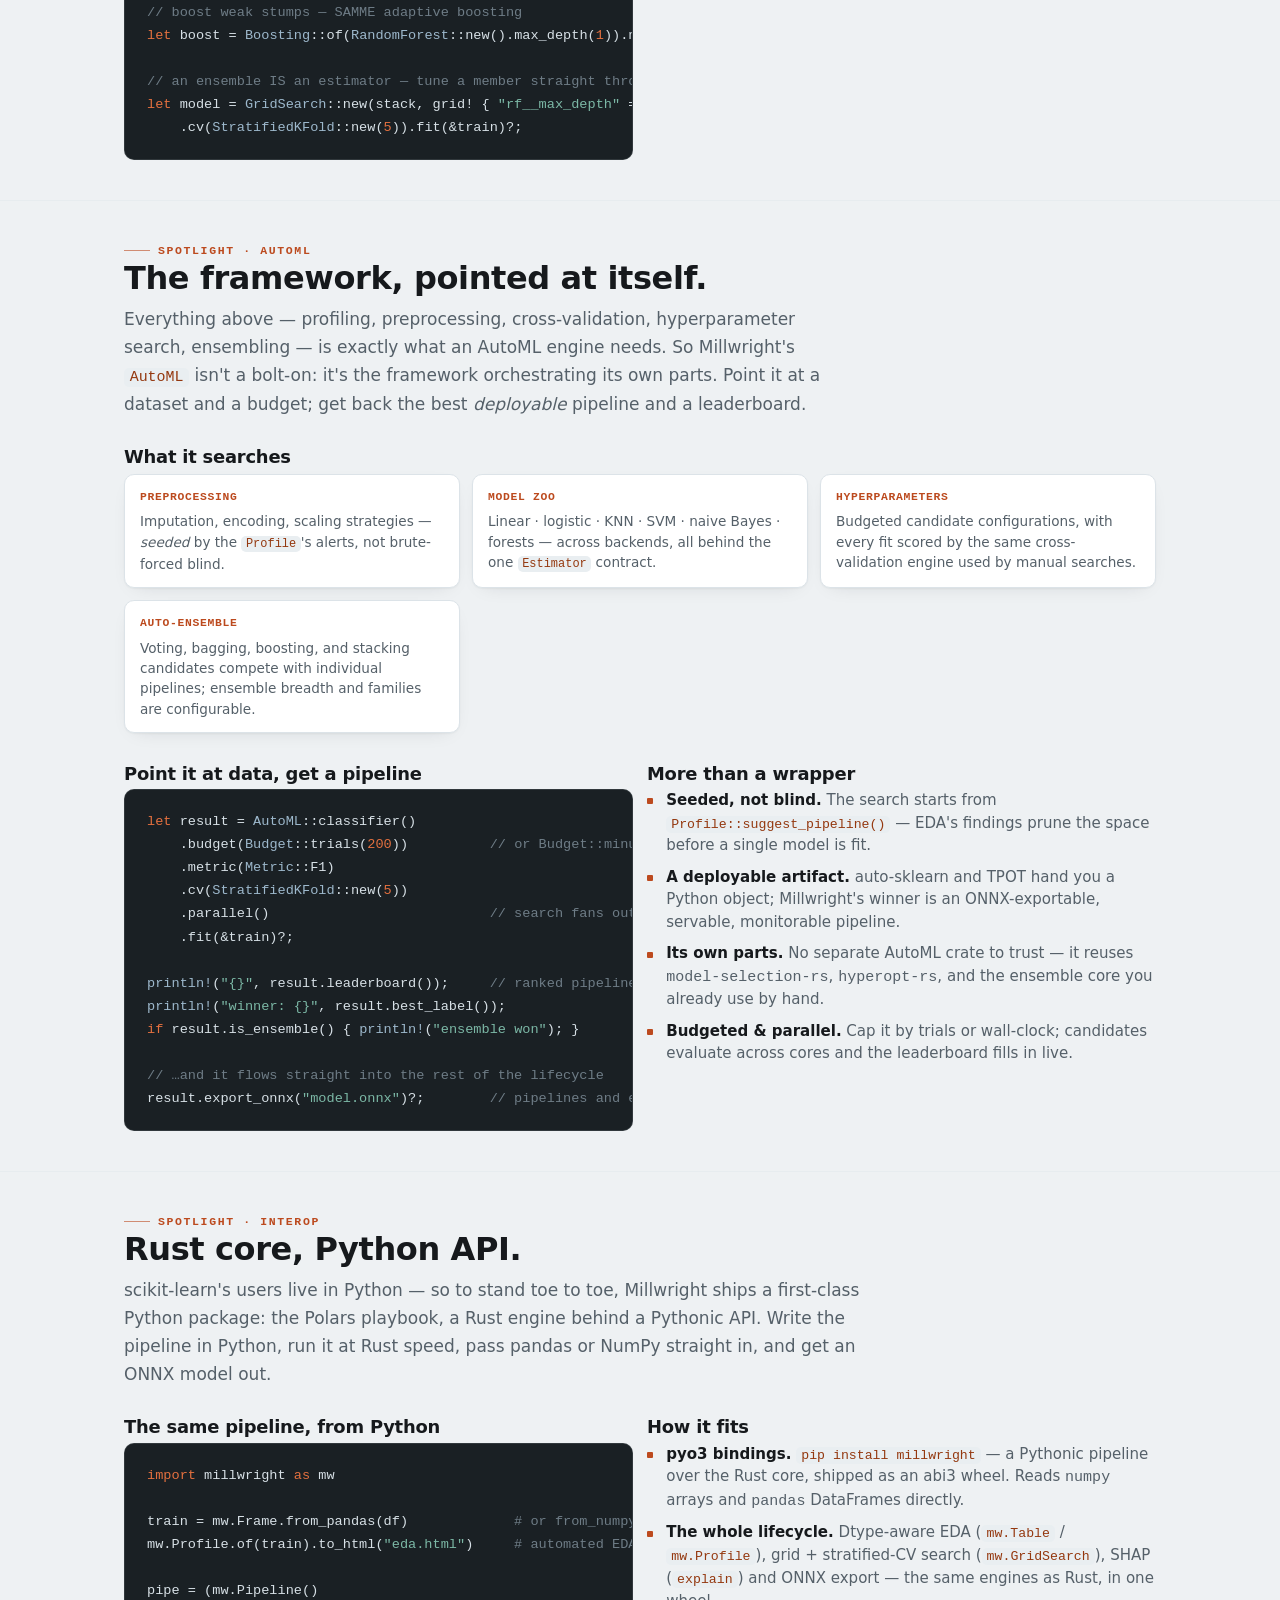
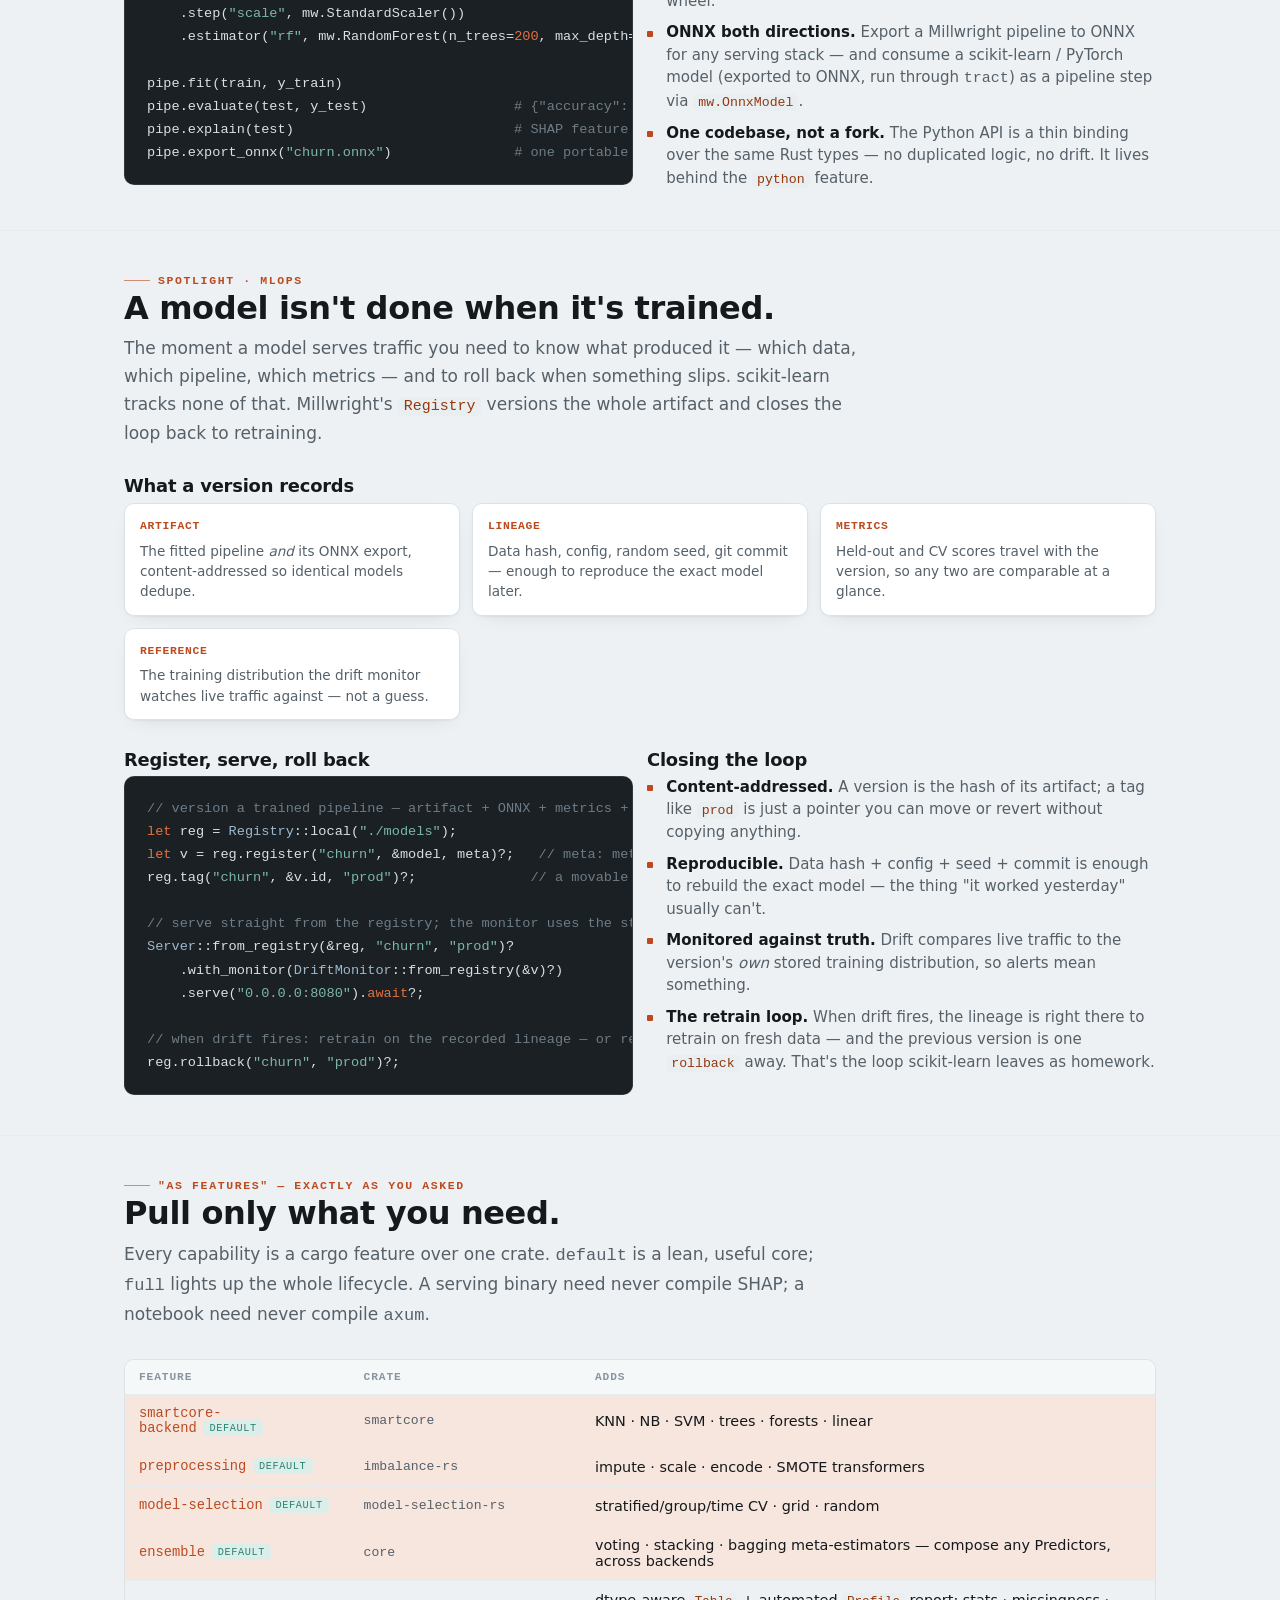
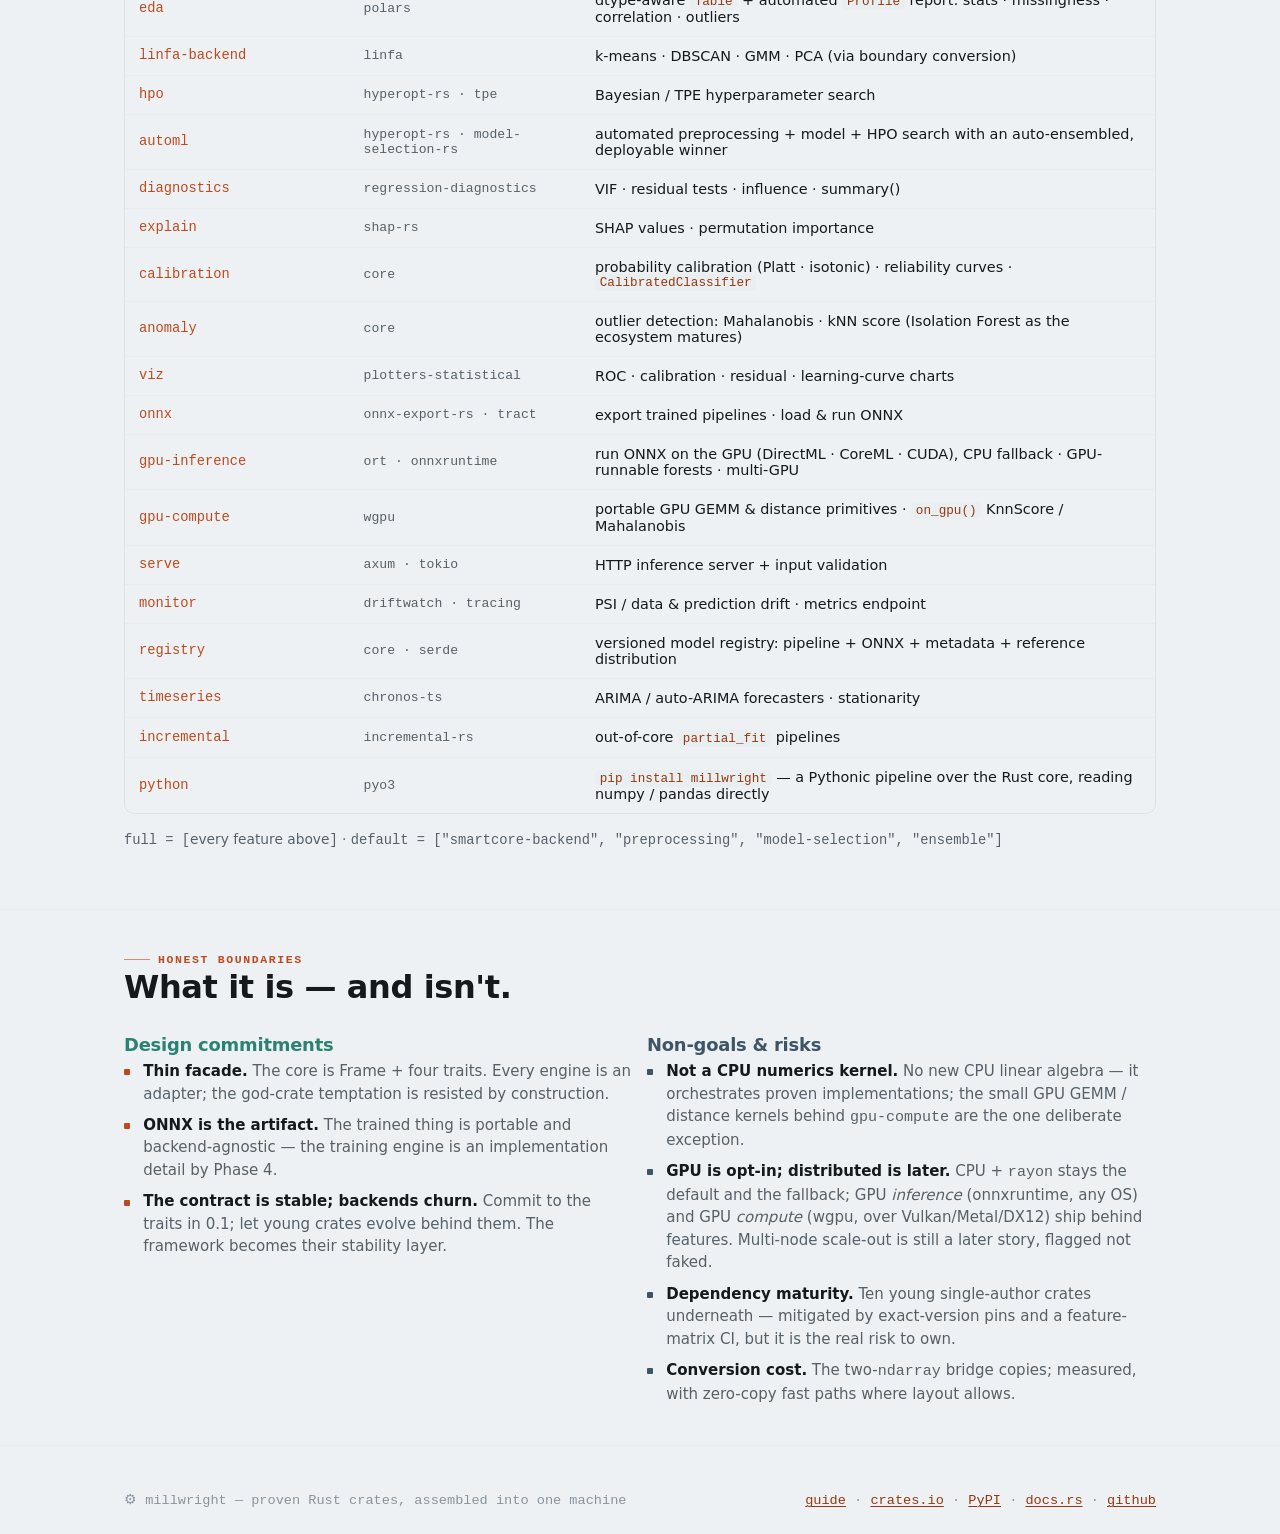
==== commit 91768929: "Release 2.3.1 First version to actually publish since 2.2.1: the release workflow downloaded release" ====
--- a/index.html
+++ b/index.html
@@ -216,7 +216,7 @@
 
 </head><body><header class="top">
   <div class="wrap">
-    <div class="brand"><span class="mark">⚙</span>millwright<span class="ver">v2.3.0</span></div>
+    <div class="brand"><span class="mark">⚙</span>millwright<span class="ver">v2.3.1</span></div>
     <nav>
       <a href="#arch">arch</a>
       <a href="#api">api</a>
